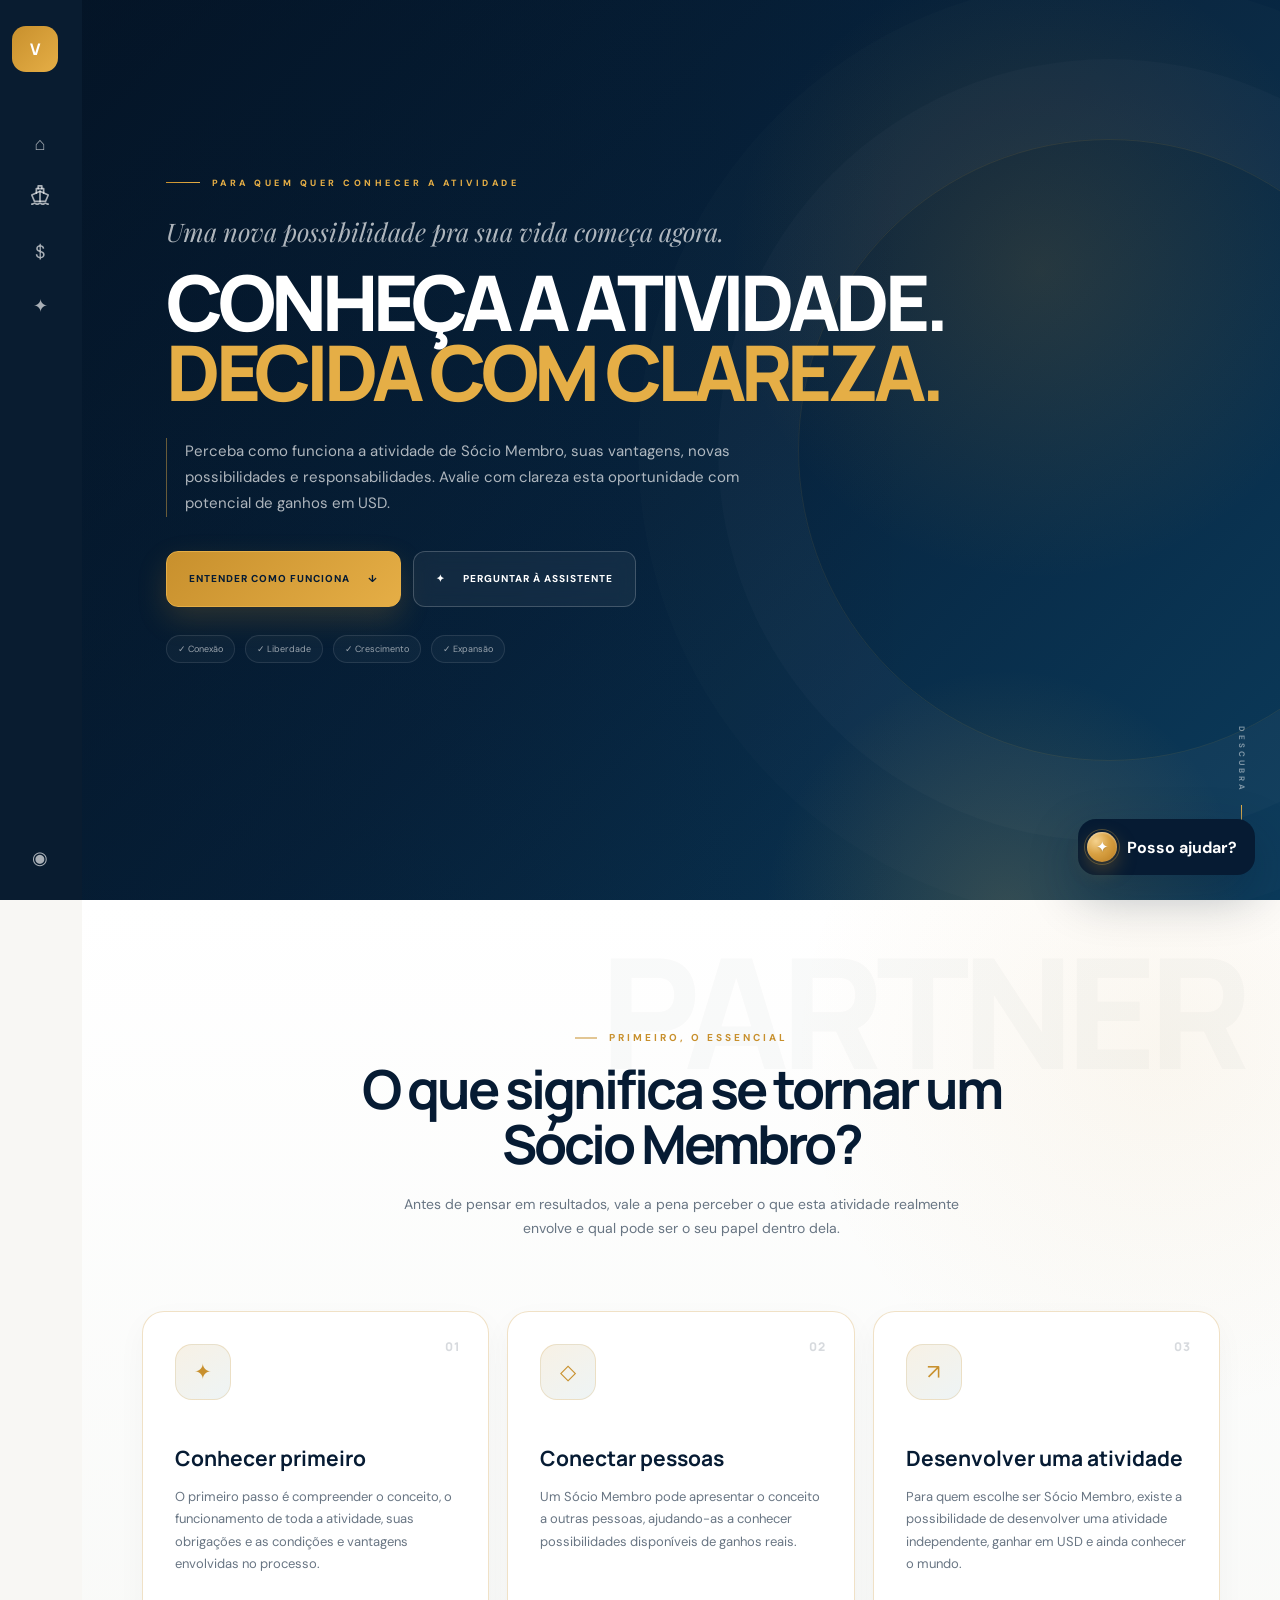
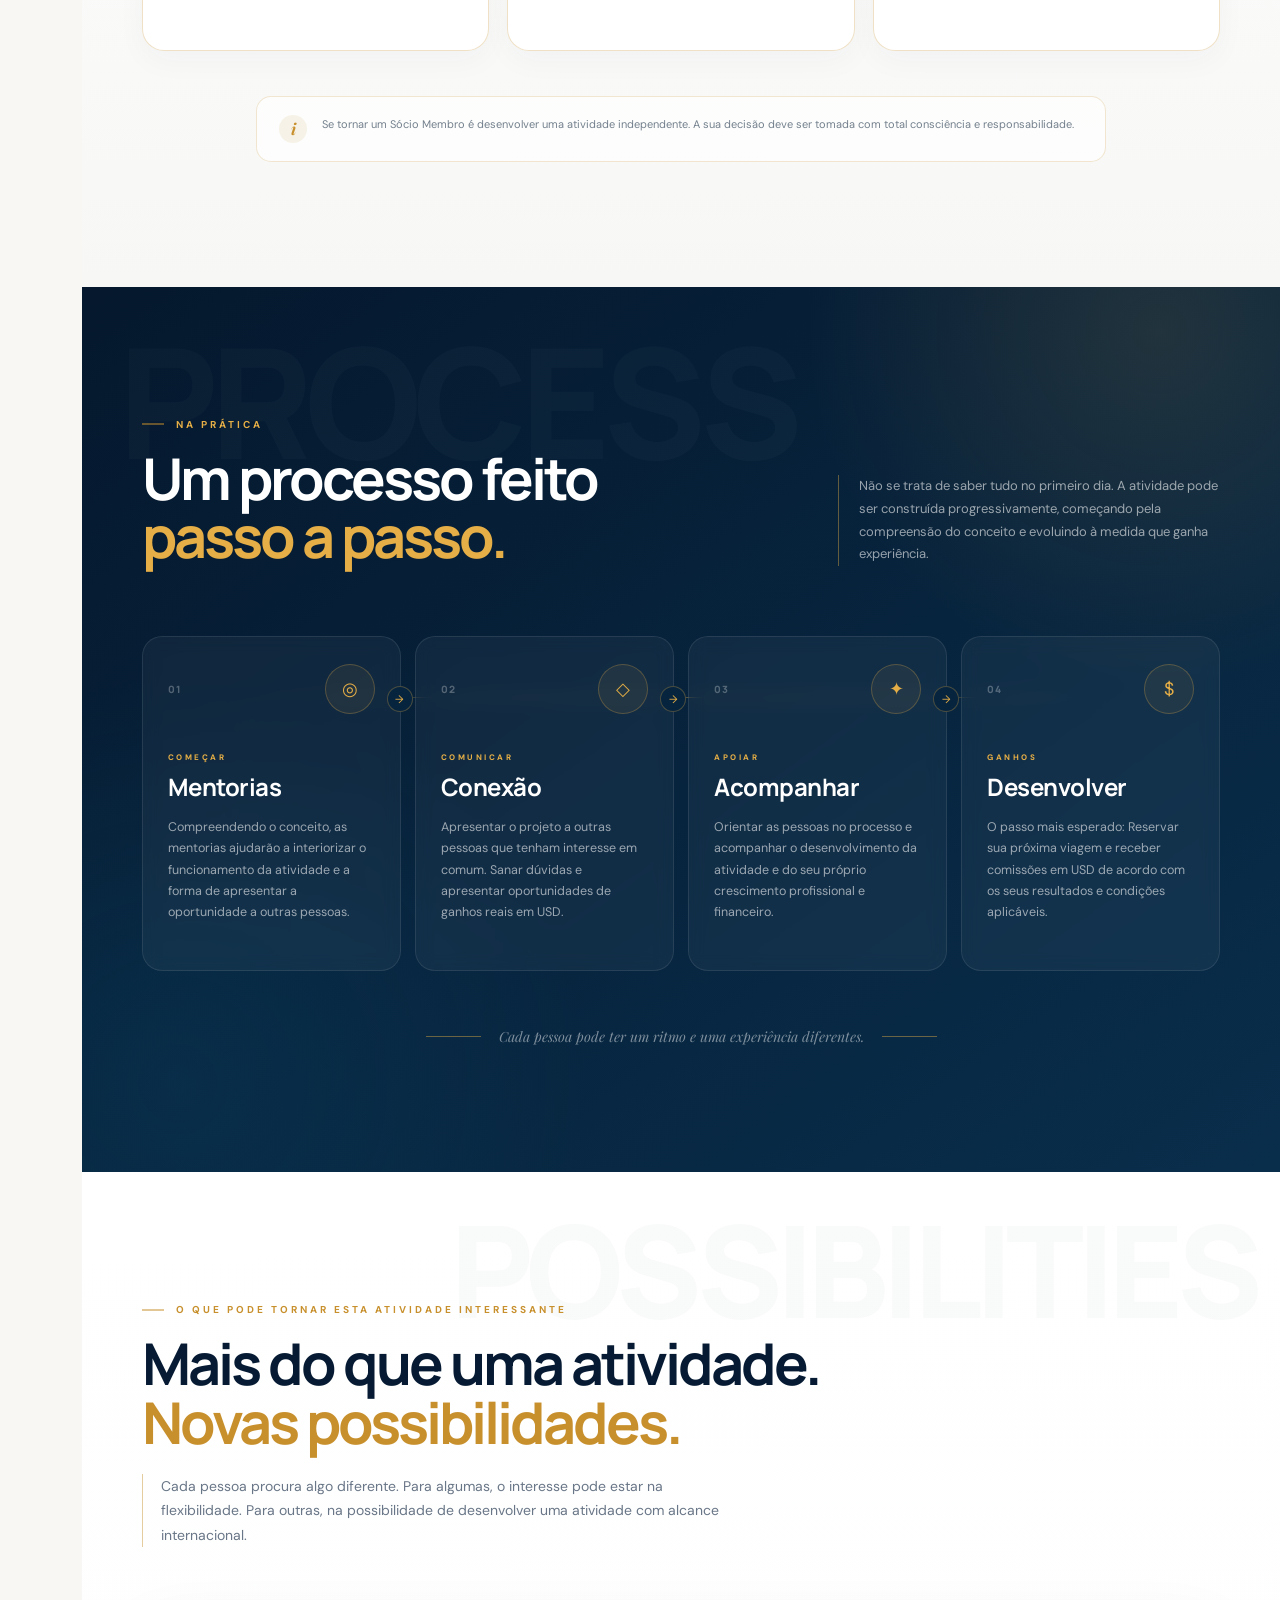
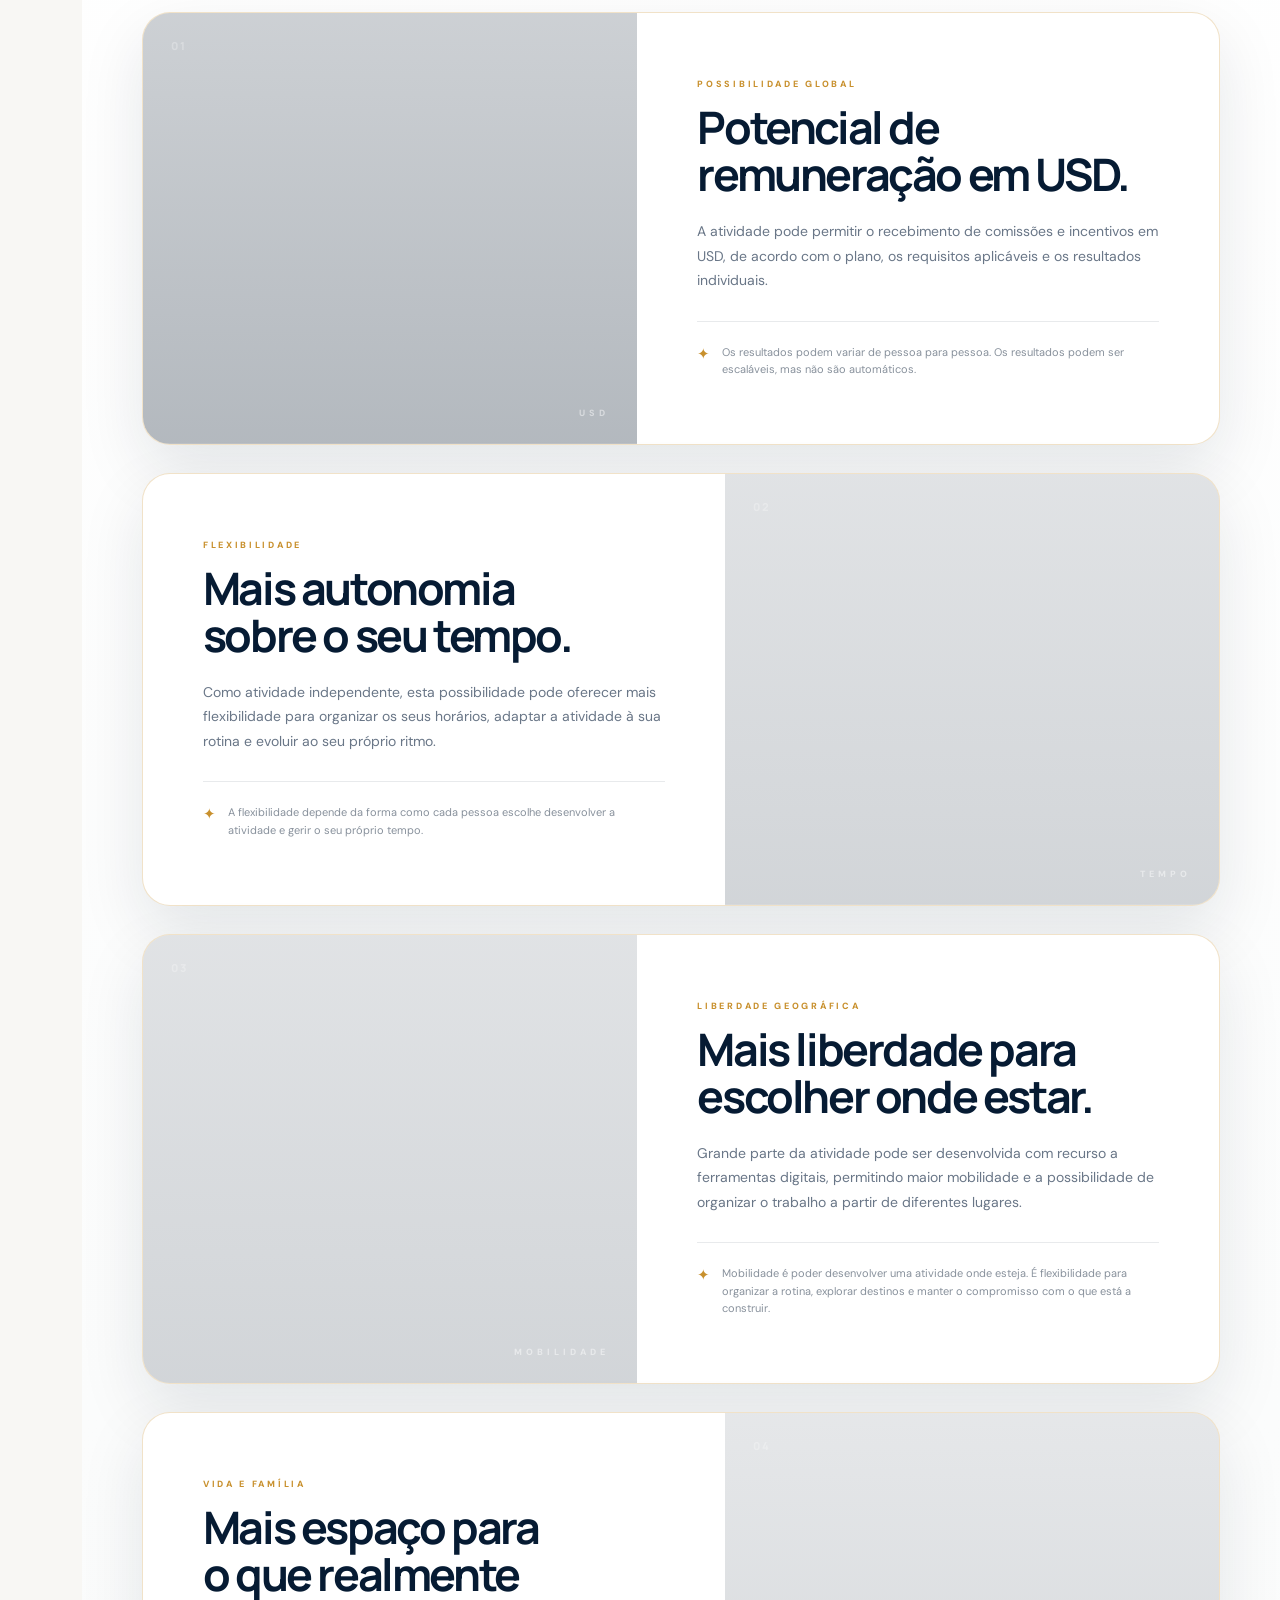
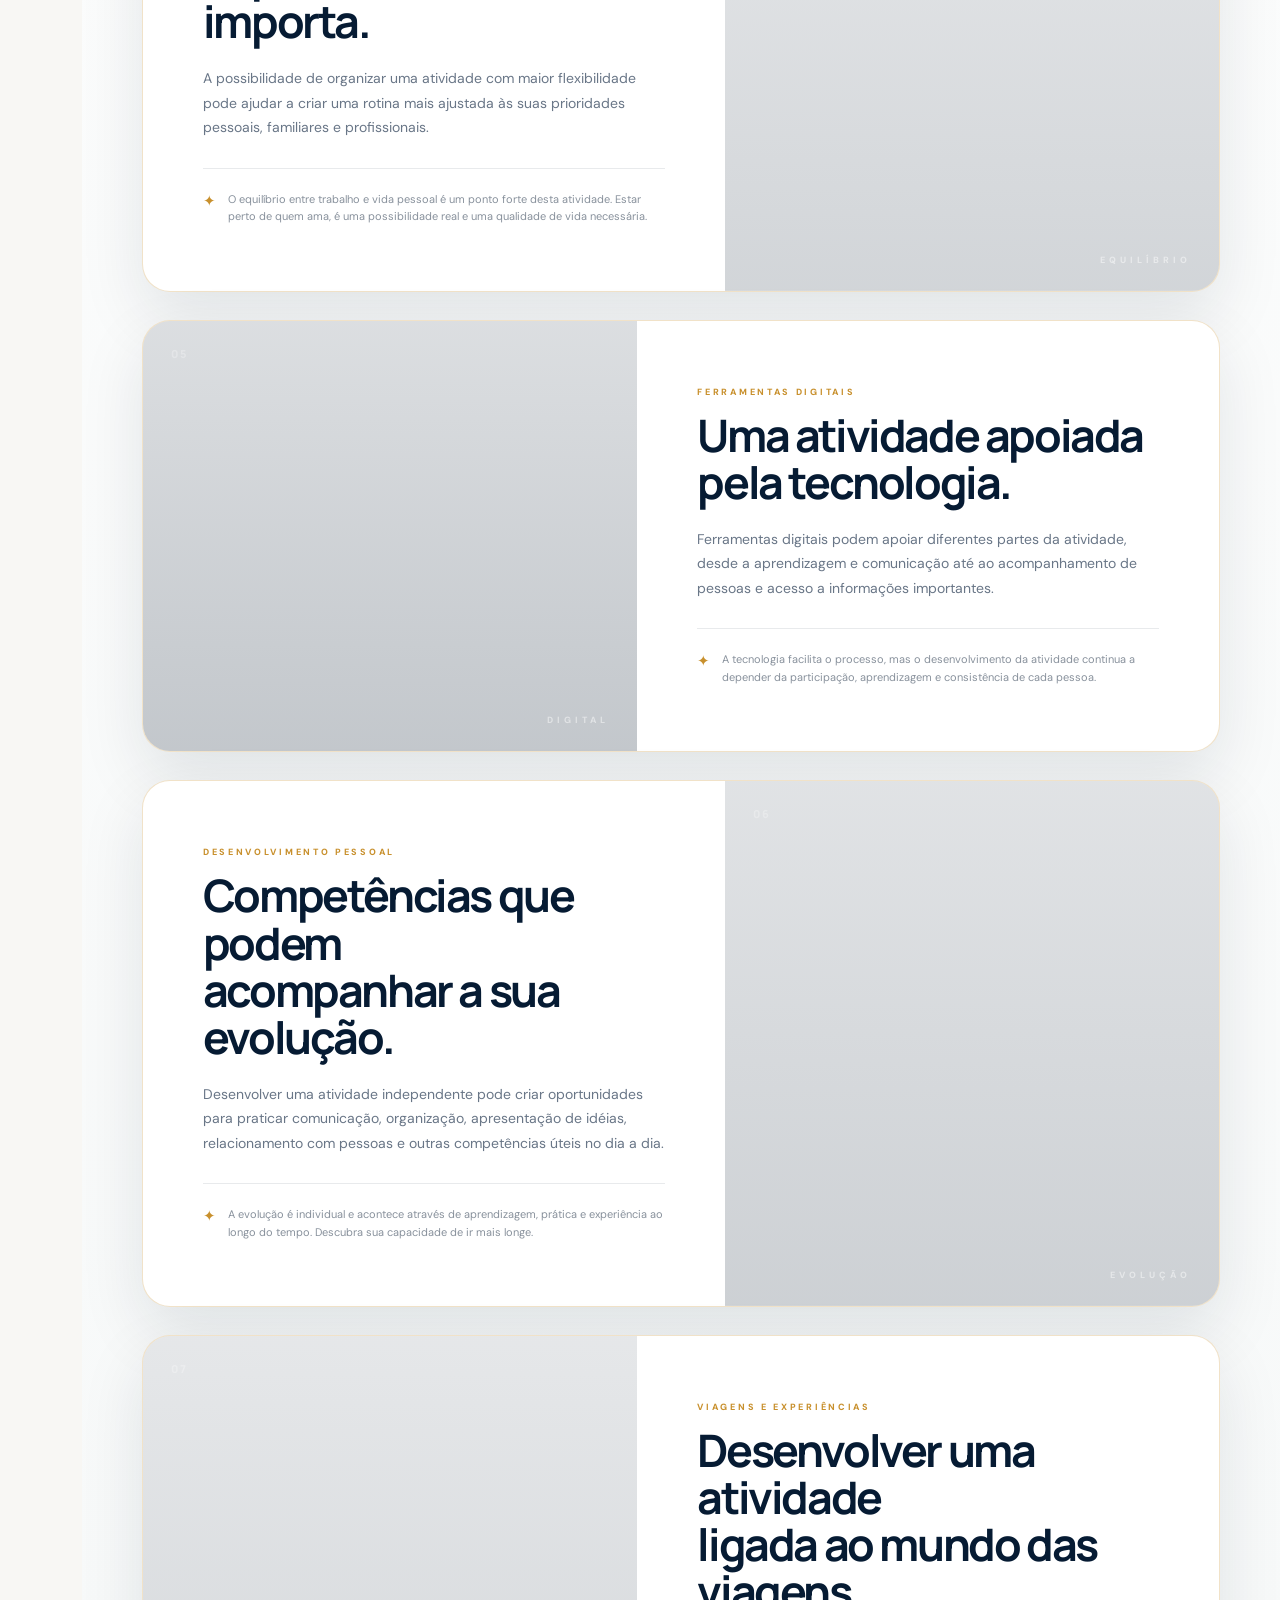
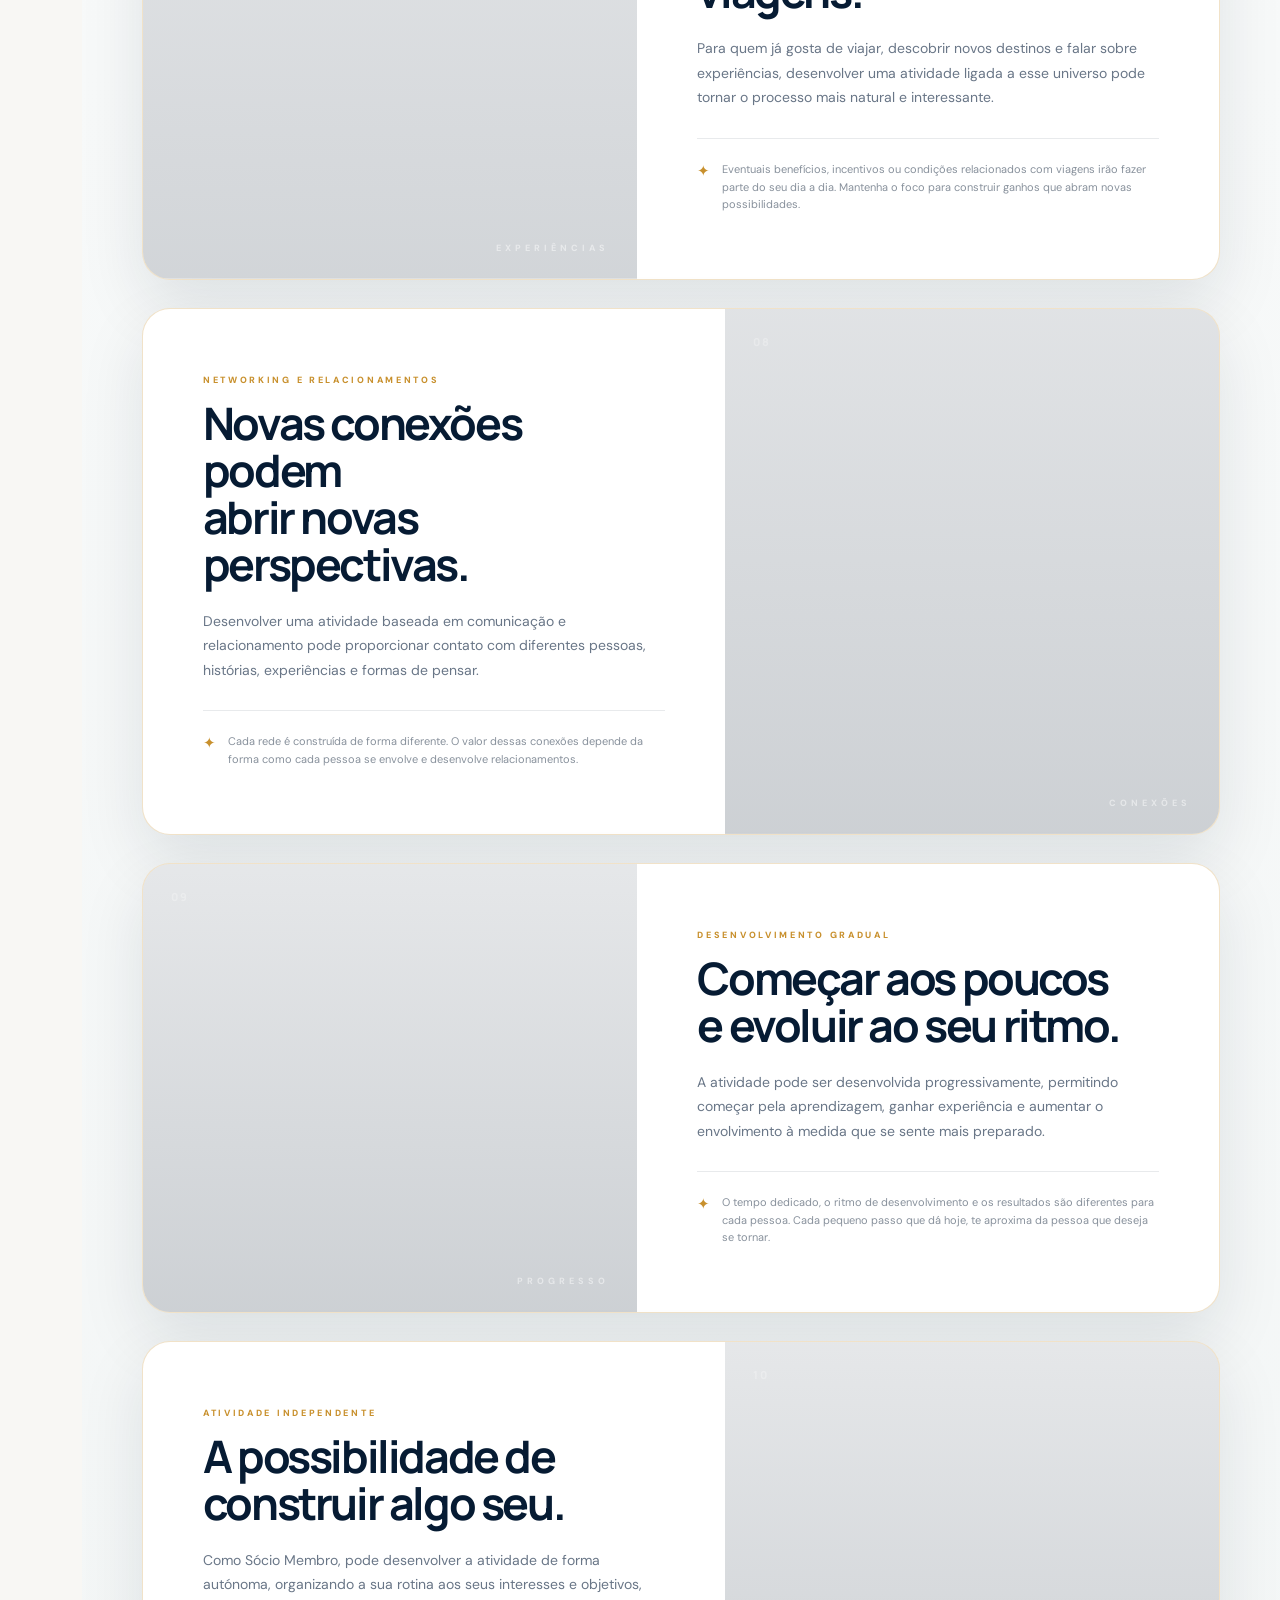
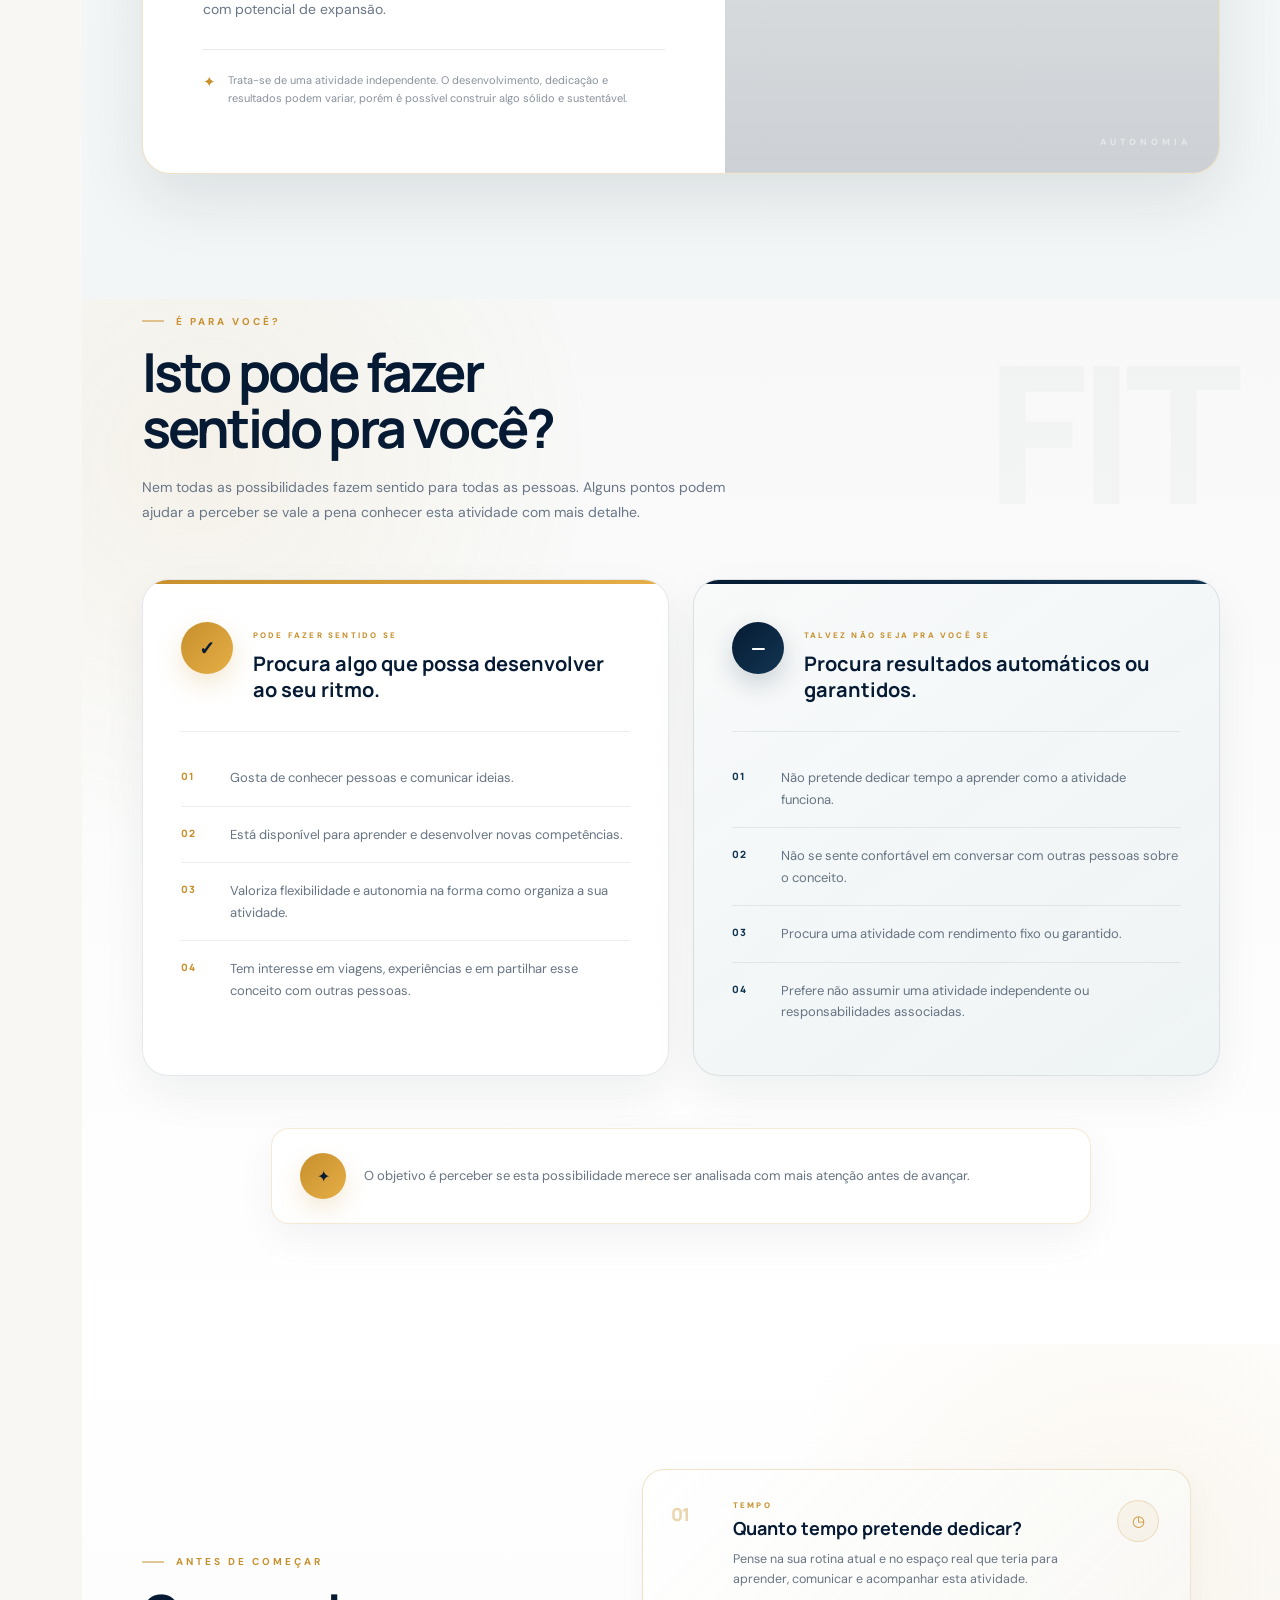
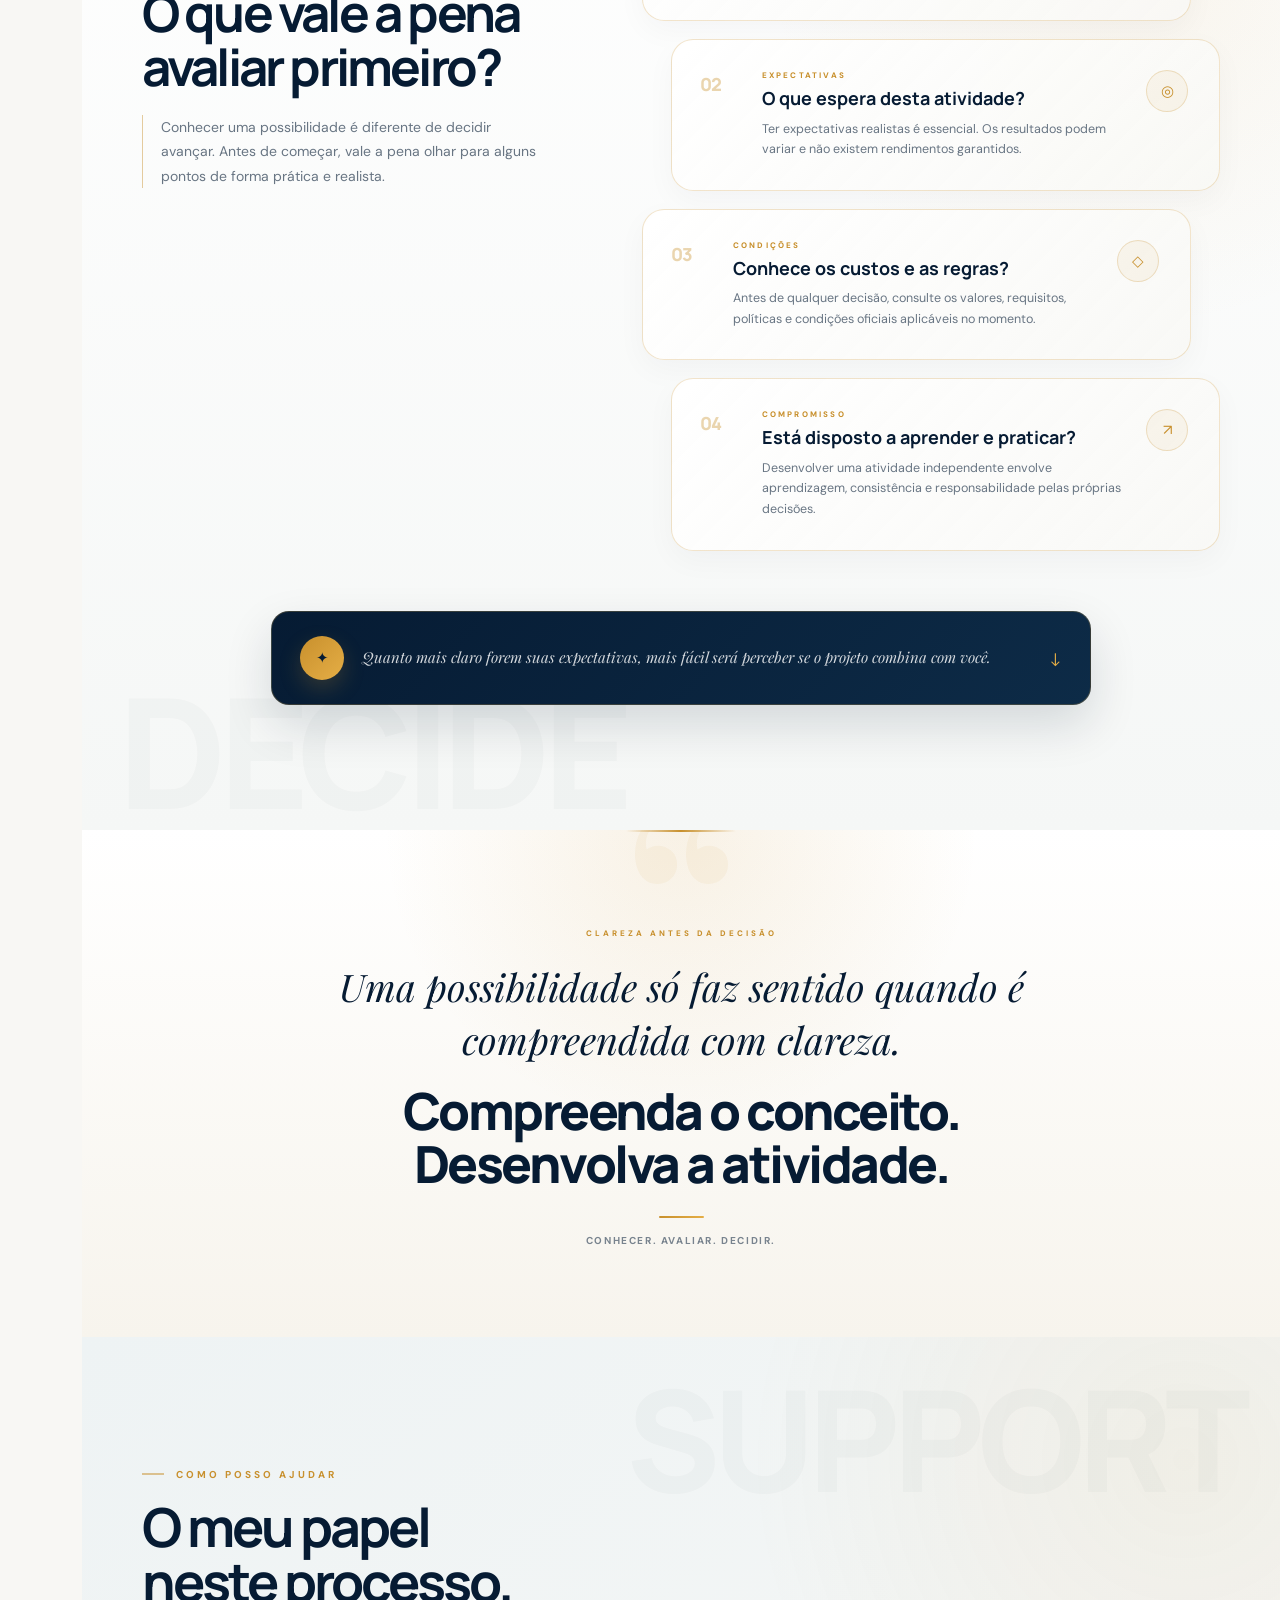
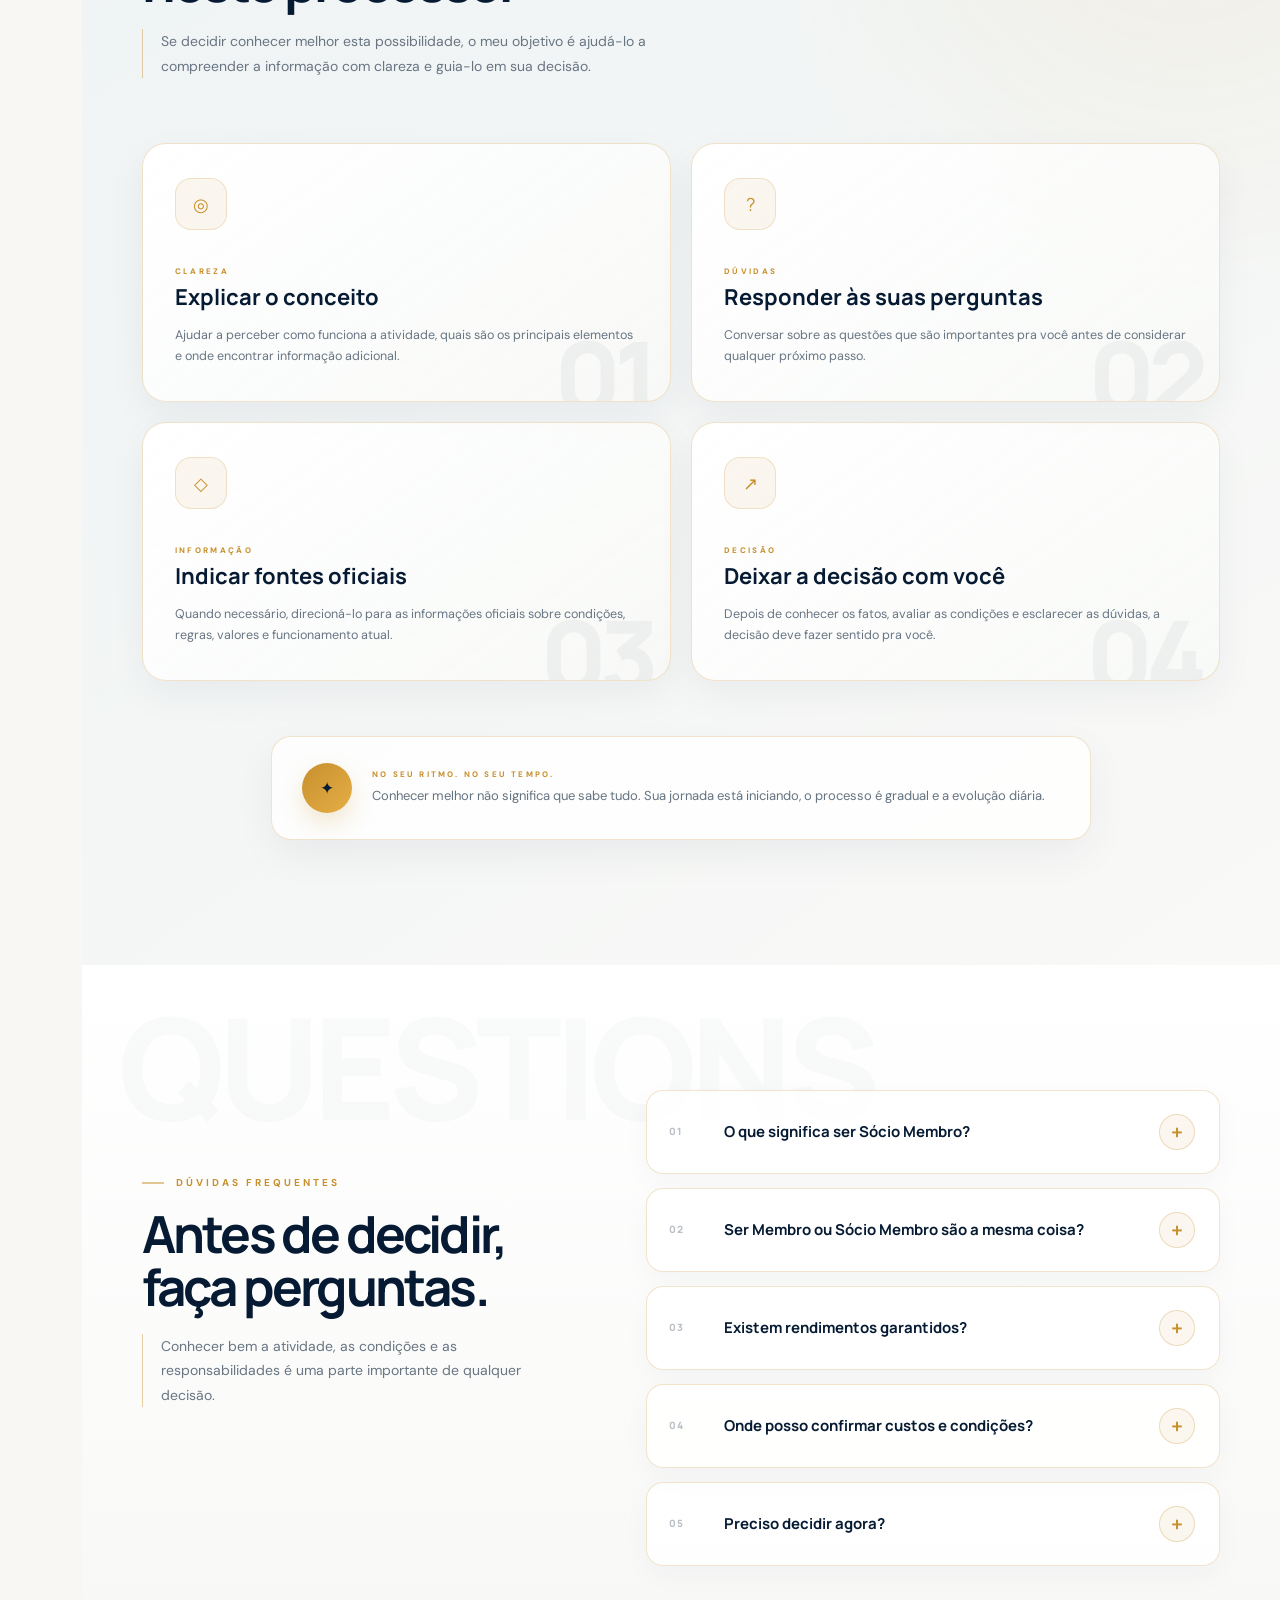
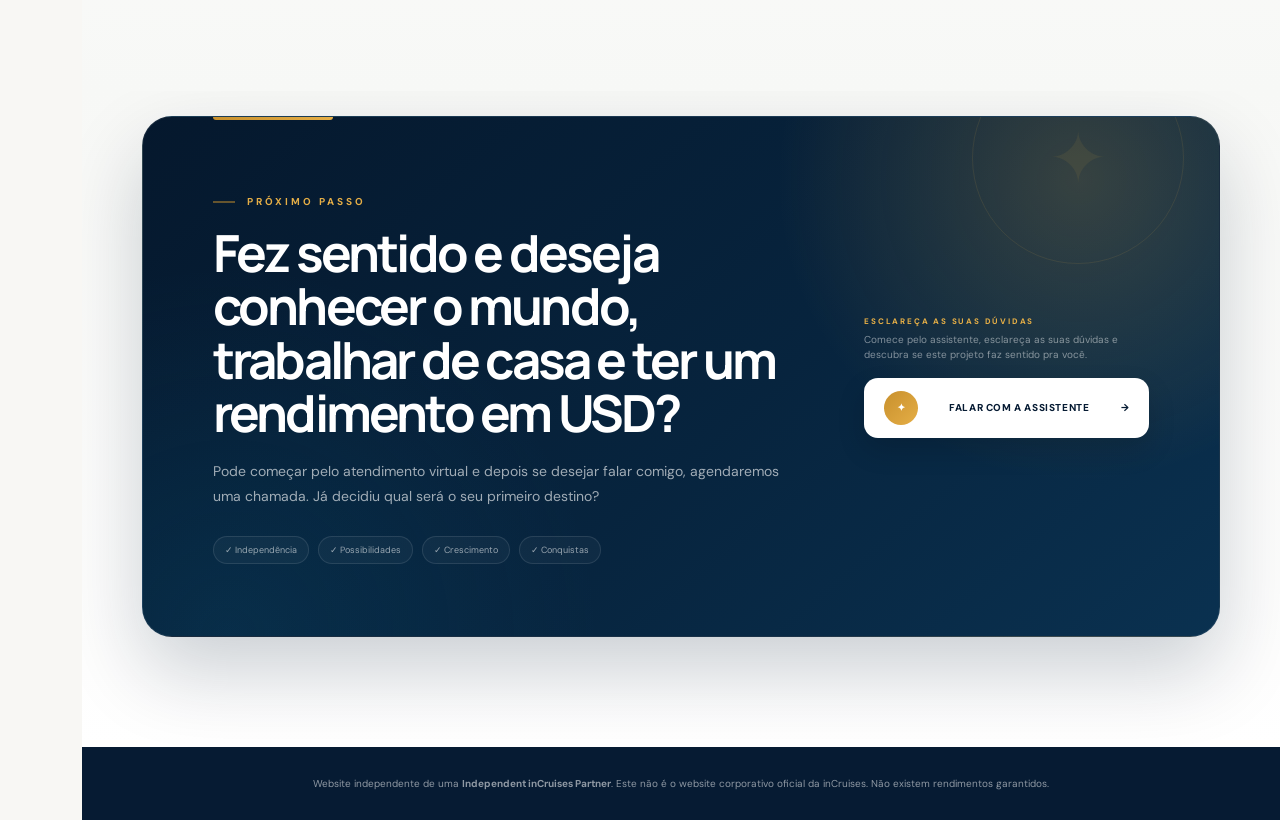
==== projeto.html @ 9c8cc55e "Add files via upload" ====
<!DOCTYPE html>
<html lang="pt-PT">

<head>

    <meta charset="UTF-8">

    <meta name="viewport" content="width=device-width, initial-scale=1.0">

    <title>Projeto | Viaje Mais</title>

    <meta name="description"
        content="Conheça a atividade de Independent inCruises Partner, perceba como funciona e avalie com clareza se esta possibilidade faz sentido para si.">

    <link rel="preconnect" href="https://fonts.googleapis.com">

    <link rel="preconnect" href="https://fonts.gstatic.com" crossorigin>

    <link
        href="https://fonts.googleapis.com/css2?family=DM+Sans:wght@400;500;600;700&family=Manrope:wght@600;700;800&family=Playfair+Display:ital,wght@1,600&display=swap"
        rel="stylesheet">

    <link rel="stylesheet" href="style.css">

</head>


<body>


    <!-- =====================================
       MENU LATERAL
  ====================================== -->

    <aside class="sidebar" id="sidebar">

        <a href="index.html" class="logo">

            <div class="logo-icon">
                V
            </div>


            <div class="logo-text">

                <strong>
                    VIAJE MAIS
                </strong>

                <small>
                    com Vivian Matsuura
                </small>

                <span class="partner-label">
                    Independent inCruises Partner
                </span>

            </div>

        </a>



        <nav class="sidebar-menu">

            <a href="index.html" class="menu-item">

                <span class="menu-icon">
                    ⌂
                </span>

                <span class="menu-text">
                    Início
                </span>

            </a>


            <a href="viajar.html" class="menu-item">
                <span class="menu-icon">
                    <svg width="22" height="22" viewBox="0 0 24 24" fill="none" stroke="currentColor" stroke-width="1.8"
                        stroke-linecap="round" stroke-linejoin="round" aria-hidden="true">
                        <path d="M8 10V5h8v5" />
                        <path d="M10 5V2h4v3" />
                        <path d="M12 8 3 12l3 7h12l3-7-9-4Z" />
                        <path d="M12 8v11" />
                        <path d="M3 22c1.5 0 1.5-1 3-1s1.5 1 3 1
                 1.5-1 3-1 1.5 1 3 1 1.5-1 3-1 1.5 1 3 1" />
                    </svg>
                </span>

                <span class="menu-text">
                    Viajar
                </span>

            </a>


            <a href="projeto.html" class="menu-item active" aria-current="page">
                <span class="menu-icon">
                    $
                </span>

                <span class="menu-text">
                    Projeto
                </span>

            </a>


            <button class="menu-item menu-button" id="openAssistantMenu" type="button"
                aria-label="Abrir assistente virtual">
                <span class="menu-icon">✦</span>
                <span class="menu-text">Assistente IA</span>
            </button>

        </nav>



        <div class="sidebar-bottom">

            <a href="sobre.html" class="menu-item">

                <span class="menu-icon">
                    ◉
                </span>

                <span class="menu-text">
                    Sobre mim
                </span>

            </a>

        </div>

    </aside>



    <button class="mobile-menu-button" id="mobileMenuButton" type="button" aria-label="Abrir menu"
        aria-controls="sidebar" aria-expanded="false">
        ☰
    </button>



    <!-- =====================================
       CONTEÚDO
  ====================================== -->

    <main class="main-content">


        <!-- =====================================
         HERO
    ====================================== -->

        <section class="project-page-hero">

            <div class="project-page-overlay"></div>

            <div class="project-page-hero-content">

                <span class="project-eyebrow">
                    PARA QUEM QUER CONHECER A ATIVIDADE
                </span>

                <p class="project-script">
                    Uma nova possibilidade pra sua vida começa agora.
                </p>

                <h1>
                    CONHEÇA A ATIVIDADE.<br>
                    <span>DECIDA COM CLAREZA.</span>
                </h1>

                <p class="project-hero-description">
                    Perceba como funciona a atividade de Sócio Membro, suas vantagens, novas possibilidades e
                    responsabilidades. Avalie com clareza esta oportunidade com potencial de ganhos em USD.
                </p>

                <div class="project-hero-actions">

                    <a href="#como-funciona-projeto" class="project-main-button">
                        ENTENDER COMO FUNCIONA
                        <span>↓</span>
                    </a>

                    <button class="project-secondary-button" id="projectHeroAssistant" type="button"
                        aria-label="Abrir assistente do projeto">
                        <span>✦</span>
                        PERGUNTAR À ASSISTENTE
                    </button>

                </div>

                <div class="project-hero-details">

                    <span>✓ Conexão</span>

                    <span>✓ Liberdade</span>

                    <span>✓ Crescimento</span>

                    <span>✓ Expansão</span>

                </div>

            </div>


            <div class="project-scroll-indicator">

                <span>DESCUBRA</span>

                <i></i>

            </div>

        </section>



        <!-- =====================================
         COMO FUNCIONA
    ====================================== -->

        <!-- =========================================================
     O QUE SIGNIFICA SER PARTNER
========================================================= -->

        <section class="project-how-section" id="como-funciona-projeto">

            <div class="project-section-heading">

                <span class="section-small-title">
                    PRIMEIRO, O ESSENCIAL
                </span>

                <h2>
                    O que significa se tornar um <br>
                    Sócio Membro?
                </h2>

                <p>
                    Antes de pensar em resultados, vale a pena perceber
                    o que esta atividade realmente envolve e qual pode ser
                    o seu papel dentro dela.
                </p>

            </div>


            <div class="project-role-grid">

                <!-- CARD 01 -->

                <article class="project-role-card">

                    <span class="project-role-number">
                        01
                    </span>

                    <div class="project-role-icon">
                        ✦
                    </div>

                    <h3>
                        Conhecer primeiro
                    </h3>

                    <p>
                        O primeiro passo é compreender o conceito,
                        o funcionamento de toda a atividade, suas obrigações
                        e as condições e vantagens envolvidas no processo.
                    </p>

                    <div class="project-role-line"></div>

                </article>


                <!-- CARD 02 -->

                <article class="project-role-card">

                    <span class="project-role-number">
                        02
                    </span>

                    <div class="project-role-icon">
                        ◇
                    </div>

                    <h3>
                        Conectar pessoas
                    </h3>

                    <p>
                        Um Sócio Membro pode apresentar o conceito
                        a outras pessoas, ajudando-as a conhecer
                        possibilidades disponíveis de ganhos reais.
                    </p>

                    <div class="project-role-line"></div>

                </article>


                <!-- CARD 03 -->

                <article class="project-role-card">

                    <span class="project-role-number">
                        03
                    </span>

                    <div class="project-role-icon">
                        ↗
                    </div>

                    <h3>
                        Desenvolver uma atividade
                    </h3>

                    <p>
                        Para quem escolhe ser Sócio Membro, existe a
                        possibilidade de desenvolver uma atividade
                        independente, ganhar em USD e ainda conhecer o mundo.
                    </p>

                    <div class="project-role-line"></div>

                </article>

            </div>


            <div class="project-how-note">

                <span>i</span>

                <p>
                    Se tornar um Sócio Membro é desenvolver uma atividade independente.
                    A sua decisão deve ser tomada com total consciência e responsabilidade.
                </p>

            </div>

        </section>

        <!-- =========================================================
     COMO FUNCIONA NA PRÁTICA
========================================================= -->

        <section class="project-process-section">

            <div class="project-process-heading">

                <div>

                    <span class="section-small-title light">
                        NA PRÁTICA
                    </span>

                    <h2>
                        Um processo feito<br>
                        <span>passo a passo.</span>
                    </h2>

                </div>

                <p>
                    Não se trata de saber tudo no primeiro dia.
                    A atividade pode ser construída progressivamente,
                    começando pela compreensão do conceito e evoluindo
                    à medida que ganha experiência.
                </p>

            </div>


            <div class="project-process-grid">

                <article class="project-process-card">

                    <div class="project-process-top">

                        <span class="project-process-number">
                            01
                        </span>

                        <div class="project-process-icon">
                            ◎
                        </div>

                    </div>

                    <span class="project-process-label">
                        COMEÇAR
                    </span>

                    <h3>Mentorias</h3>

                    <p>
                        Compreendendo o conceito, as mentorias ajudarão a interiorizar o funcionamento da atividade e a
                        forma de apresentar a oportunidade a outras pessoas.
                    </p>

                    <div class="project-process-arrow">
                        →
                    </div>

                </article>


                <article class="project-process-card">

                    <div class="project-process-top">

                        <span class="project-process-number">
                            02
                        </span>

                        <div class="project-process-icon">
                            ◇
                        </div>

                    </div>

                    <span class="project-process-label">
                        COMUNICAR
                    </span>

                    <h3>Conexão</h3>

                    <p>
                        Apresentar o projeto a outras pessoas que tenham
                        interesse em comum. Sanar dúvidas e apresentar oportunidades de ganhos reais em USD.
                    </p>

                    <div class="project-process-arrow">
                        →
                    </div>

                </article>


                <article class="project-process-card">

                    <div class="project-process-top">

                        <span class="project-process-number">
                            03
                        </span>

                        <div class="project-process-icon">
                            ✦
                        </div>

                    </div>

                    <span class="project-process-label">
                        APOIAR
                    </span>

                    <h3>Acompanhar</h3>

                    <p>
                        Orientar as pessoas no processo e acompanhar o desenvolvimento da atividade e do seu próprio
                        crescimento profissional e financeiro.
                    </p>

                    <div class="project-process-arrow">
                        →
                    </div>

                </article>


                <article class="project-process-card">

                    <div class="project-process-top">

                        <span class="project-process-number">
                            04
                        </span>

                        <div class="project-process-icon">
                            $
                        </div>

                    </div>

                    <span class="project-process-label">
                        GANHOS
                    </span>

                    <h3>Desenvolver</h3>

                    <p>
                        O passo mais esperado: Reservar sua próxima viagem e receber comissões em USD de acordo com os
                        seus resultados e condições aplicáveis.
                    </p>

                </article>

            </div>


            <div class="project-process-footer">

                <span></span>

                <p>
                    Cada pessoa pode ter um ritmo e uma experiência diferentes.
                </p>

                <span></span>

            </div>

        </section>

        <!-- =========================================================
     VANTAGENS DA ATIVIDADE
========================================================= -->

        <section class="project-advantages-section">

            <div class="project-advantages-container">

                <div class="project-advantages-heading">

                    <span class="section-small-title">
                        O QUE PODE TORNAR ESTA ATIVIDADE INTERESSANTE
                    </span>

                    <h2>
                        Mais do que uma atividade.<br>
                        <span>Novas possibilidades.</span>
                    </h2>

                    <p>
                        Cada pessoa procura algo diferente.
                        Para algumas, o interesse pode estar na flexibilidade.
                        Para outras, na possibilidade de desenvolver uma
                        atividade com alcance internacional.
                    </p>

                </div>


                <div class="project-advantages-list">

                    <!-- VANTAGEM 01 -->
                    <article class="project-advantage-feature">

                        <div class="project-advantage-visual project-advantage-usd">

                            <span class="project-advantage-big-number">
                                01
                            </span>

                            <span class="project-advantage-visual-label">
                                USD
                            </span>

                        </div>


                        <div class="project-advantage-content">

                            <span class="project-advantage-label">
                                POSSIBILIDADE GLOBAL
                            </span>

                            <h3>
                                Potencial de<br>
                                remuneração em USD.
                            </h3>

                            <p>
                                A atividade pode permitir o recebimento de
                                comissões e incentivos em USD, de acordo com
                                o plano, os requisitos aplicáveis e os
                                resultados individuais.
                            </p>


                            <div class="project-advantage-detail">

                                <span>✦</span>

                                <p>
                                    Os resultados podem variar de pessoa para pessoa. Os resultados podem ser
                                    escaláveis, mas não são automáticos.
                                </p>

                            </div>

                        </div>

                    </article>


                    <!-- VANTAGEM 02 -->
                    <article class="project-advantage-feature reverse">

                        <div class="project-advantage-visual project-advantage-time">

                            <span class="project-advantage-big-number">
                                02
                            </span>

                            <span class="project-advantage-visual-label">
                                TEMPO
                            </span>

                        </div>


                        <div class="project-advantage-content">

                            <span class="project-advantage-label">
                                FLEXIBILIDADE
                            </span>

                            <h3>
                                Mais autonomia<br>
                                sobre o seu tempo.
                            </h3>

                            <p>
                                Como atividade independente, esta possibilidade
                                pode oferecer mais flexibilidade para organizar
                                os seus horários, adaptar a atividade à sua rotina
                                e evoluir ao seu próprio ritmo.
                            </p>


                            <div class="project-advantage-detail">

                                <span>✦</span>

                                <p>
                                    A flexibilidade depende da forma como cada
                                    pessoa escolhe desenvolver a atividade
                                    e gerir o seu próprio tempo.
                                </p>

                            </div>

                        </div>

                    </article>

                    <!-- VANTAGEM 03 -->
                    <article class="project-advantage-feature">

                        <div class="project-advantage-visual project-advantage-location">

                            <span class="project-advantage-big-number">
                                03
                            </span>

                            <span class="project-advantage-visual-label">
                                MOBILIDADE
                            </span>

                        </div>


                        <div class="project-advantage-content">

                            <span class="project-advantage-label">
                                LIBERDADE GEOGRÁFICA
                            </span>

                            <h3>
                                Mais liberdade para<br>
                                escolher onde estar.
                            </h3>

                            <p>
                                Grande parte da atividade pode ser desenvolvida
                                com recurso a ferramentas digitais, permitindo
                                maior mobilidade e a possibilidade de organizar
                                o trabalho a partir de diferentes lugares.
                            </p>


                            <div class="project-advantage-detail">

                                <span>✦</span>

                                <p>
                                    Mobilidade é poder desenvolver uma atividade onde esteja. É flexibilidade para
                                    organizar a rotina, explorar destinos e manter o compromisso com o que está a
                                    construir.
                                </p>

                            </div>

                        </div>

                    </article>

                    <!-- VANTAGEM 04 -->
                    <article class="project-advantage-feature reverse">

                        <div class="project-advantage-visual project-advantage-family">

                            <span class="project-advantage-big-number">
                                04
                            </span>

                            <span class="project-advantage-visual-label">
                                EQUILÍBRIO
                            </span>

                        </div>


                        <div class="project-advantage-content">

                            <span class="project-advantage-label">
                                VIDA E FAMÍLIA
                            </span>

                            <h3>
                                Mais espaço para<br>
                                o que realmente importa.
                            </h3>

                            <p>
                                A possibilidade de organizar uma atividade com maior
                                flexibilidade pode ajudar a criar uma rotina mais ajustada
                                às suas prioridades pessoais, familiares e profissionais.
                            </p>


                            <div class="project-advantage-detail">

                                <span>✦</span>

                                <p>
                                    O equilíbrio entre trabalho e vida pessoal é um ponto forte desta atividade. Estar
                                    perto de quem ama, é uma possibilidade real e uma qualidade de vida necessária.
                                </p>

                            </div>

                        </div>

                    </article>

                    <!-- VANTAGEM 05 -->
                    <article class="project-advantage-feature">

                        <div class="project-advantage-visual project-advantage-digital">

                            <span class="project-advantage-big-number">
                                05
                            </span>

                            <span class="project-advantage-visual-label">
                                DIGITAL
                            </span>

                        </div>


                        <div class="project-advantage-content">

                            <span class="project-advantage-label">
                                FERRAMENTAS DIGITAIS
                            </span>

                            <h3>
                                Uma atividade apoiada<br>
                                pela tecnologia.
                            </h3>

                            <p>
                                Ferramentas digitais podem apoiar diferentes partes
                                da atividade, desde a aprendizagem e comunicação
                                até ao acompanhamento de pessoas e acesso
                                a informações importantes.
                            </p>


                            <div class="project-advantage-detail">

                                <span>✦</span>

                                <p>
                                    A tecnologia facilita o processo, mas o desenvolvimento
                                    da atividade continua a depender da participação,
                                    aprendizagem e consistência de cada pessoa.
                                </p>

                            </div>

                        </div>

                    </article>

                    <!-- VANTAGEM 06 -->
                    <article class="project-advantage-feature reverse">

                        <div class="project-advantage-visual project-advantage-growth">

                            <span class="project-advantage-big-number">
                                06
                            </span>

                            <span class="project-advantage-visual-label">
                                EVOLUÇÃO
                            </span>

                        </div>


                        <div class="project-advantage-content">

                            <span class="project-advantage-label">
                                DESENVOLVIMENTO PESSOAL
                            </span>

                            <h3>
                                Competências que podem<br>
                                acompanhar a sua evolução.
                            </h3>

                            <p>
                                Desenvolver uma atividade independente pode criar
                                oportunidades para praticar comunicação, organização,
                                apresentação de idéias, relacionamento com pessoas
                                e outras competências úteis no dia a dia.
                            </p>


                            <div class="project-advantage-detail">

                                <span>✦</span>

                                <p>
                                    A evolução é individual e acontece através
                                    de aprendizagem, prática e experiência ao longo do tempo. Descubra sua capacidade de
                                    ir mais longe.
                                </p>

                            </div>

                        </div>

                    </article>

                    <!-- VANTAGEM 07 -->
                    <article class="project-advantage-feature">

                        <div class="project-advantage-visual project-advantage-travel">

                            <span class="project-advantage-big-number">
                                07
                            </span>

                            <span class="project-advantage-visual-label">
                                EXPERIÊNCIAS
                            </span>

                        </div>


                        <div class="project-advantage-content">

                            <span class="project-advantage-label">
                                VIAGENS E EXPERIÊNCIAS
                            </span>

                            <h3>
                                Desenvolver uma atividade<br>
                                ligada ao mundo das viagens.
                            </h3>

                            <p>
                                Para quem já gosta de viajar, descobrir novos destinos
                                e falar sobre experiências, desenvolver uma atividade
                                ligada a esse universo pode tornar o processo
                                mais natural e interessante.
                            </p>


                            <div class="project-advantage-detail">

                                <span>✦</span>

                                <p>
                                    Eventuais benefícios, incentivos ou condições relacionados
                                    com viagens irão fazer parte do seu dia a dia. Mantenha o foco para construir ganhos
                                    que abram novas possibilidades.
                                </p>

                            </div>

                        </div>

                    </article>

                    <!-- VANTAGEM 08 -->
                    <article class="project-advantage-feature reverse">

                        <div class="project-advantage-visual project-advantage-network">

                            <span class="project-advantage-big-number">
                                08
                            </span>

                            <span class="project-advantage-visual-label">
                                CONEXÕES
                            </span>

                        </div>


                        <div class="project-advantage-content">

                            <span class="project-advantage-label">
                                NETWORKING E RELACIONAMENTOS
                            </span>

                            <h3>
                                Novas conexões podem<br>
                                abrir novas perspectivas.
                            </h3>

                            <p>
                                Desenvolver uma atividade baseada em comunicação
                                e relacionamento pode proporcionar contato com
                                diferentes pessoas, histórias, experiências
                                e formas de pensar.
                            </p>


                            <div class="project-advantage-detail">

                                <span>✦</span>

                                <p>
                                    Cada rede é construída de forma diferente.
                                    O valor dessas conexões depende da forma como
                                    cada pessoa se envolve e desenvolve relacionamentos.
                                </p>

                            </div>

                        </div>

                    </article>

                    <!-- VANTAGEM 09 -->
                    <article class="project-advantage-feature">

                        <div class="project-advantage-visual project-advantage-progress">

                            <span class="project-advantage-big-number">
                                09
                            </span>

                            <span class="project-advantage-visual-label">
                                PROGRESSO
                            </span>

                        </div>


                        <div class="project-advantage-content">

                            <span class="project-advantage-label">
                                DESENVOLVIMENTO GRADUAL
                            </span>

                            <h3>
                                Começar aos poucos<br>
                                e evoluir ao seu ritmo.
                            </h3>

                            <p>
                                A atividade pode ser desenvolvida progressivamente,
                                permitindo começar pela aprendizagem, ganhar experiência
                                e aumentar o envolvimento à medida que se sente
                                mais preparado.
                            </p>


                            <div class="project-advantage-detail">

                                <span>✦</span>

                                <p>
                                    O tempo dedicado, o ritmo de desenvolvimento
                                    e os resultados são diferentes para cada pessoa. Cada pequeno passo que dá hoje, te
                                    aproxima da pessoa que deseja se tornar.
                                </p>

                            </div>

                        </div>

                    </article>

                    <!-- VANTAGEM 10 -->
                    <article class="project-advantage-feature reverse">

                        <div class="project-advantage-visual project-advantage-own">

                            <span class="project-advantage-big-number">
                                10
                            </span>

                            <span class="project-advantage-visual-label">
                                AUTONOMIA
                            </span>

                        </div>


                        <div class="project-advantage-content">

                            <span class="project-advantage-label">
                                ATIVIDADE INDEPENDENTE
                            </span>

                            <h3>
                                A possibilidade de<br>
                                construir algo seu.
                            </h3>

                            <p>
                                Como Sócio Membro, pode desenvolver a atividade
                                de forma autónoma, organizando a sua rotina aos seus interesses e objetivos, com
                                potencial de expansão.
                            </p>


                            <div class="project-advantage-detail">

                                <span>✦</span>

                                <p>
                                    Trata-se de uma atividade independente.
                                    O desenvolvimento, dedicação e resultados
                                    podem variar, porém é possível construir algo sólido e sustentável.
                                </p>

                            </div>

                        </div>

                    </article>

                </div>

            </div>

        </section>


        <!-- =========================================================
     FAZ SENTIDO PRA VOCÊ?
========================================================= -->

        <section class="project-fit-section" id="project-fit">

            <div class="project-fit-container">

                <div class="project-fit-heading">

                    <span class="section-small-title">
                        É PARA VOCÊ?
                    </span>

                    <h2>
                        Isto pode fazer<br>
                        sentido pra você?
                    </h2>


                    <p>
                        Nem todas as possibilidades fazem sentido para todas
                        as pessoas. Alguns pontos podem ajudar a perceber
                        se vale a pena conhecer esta atividade com mais detalhe.
                    </p>


                </div>


                <div class="project-fit-grid">

                    <!-- LADO POSITIVO -->

                    <article class="project-fit-column project-fit-positive">

                        <div class="project-fit-column-top">

                            <span class="project-fit-symbol">
                                ✓
                            </span>

                            <div>
                                <span class="project-fit-label">
                                    PODE FAZER SENTIDO SE
                                </span>

                                <h3>
                                    Procura algo que possa desenvolver ao seu ritmo.
                                </h3>
                            </div>

                        </div>


                        <div class="project-fit-list">

                            <div class="project-fit-point">
                                <span>01</span>

                                <p>
                                    Gosta de conhecer pessoas e comunicar ideias.
                                </p>
                            </div>


                            <div class="project-fit-point">
                                <span>02</span>

                                <p>
                                    Está disponível para aprender e desenvolver
                                    novas competências.
                                </p>
                            </div>


                            <div class="project-fit-point">
                                <span>03</span>

                                <p>
                                    Valoriza flexibilidade e autonomia na forma
                                    como organiza a sua atividade.
                                </p>
                            </div>


                            <div class="project-fit-point">
                                <span>04</span>

                                <p>
                                    Tem interesse em viagens, experiências
                                    e em partilhar esse conceito com outras pessoas.
                                </p>
                            </div>

                        </div>

                    </article>


                    <!-- LADO REALISTA -->

                    <article class="project-fit-column project-fit-neutral">

                        <div class="project-fit-column-top">

                            <span class="project-fit-symbol">
                                —
                            </span>

                            <div>
                                <span class="project-fit-label">
                                    TALVEZ NÃO SEJA PRA VOCÊ SE
                                </span>

                                <h3>
                                    Procura resultados automáticos ou garantidos.
                                </h3>
                            </div>

                        </div>


                        <div class="project-fit-list">

                            <div class="project-fit-point">
                                <span>01</span>

                                <p>
                                    Não pretende dedicar tempo a aprender
                                    como a atividade funciona.
                                </p>
                            </div>


                            <div class="project-fit-point">
                                <span>02</span>

                                <p>
                                    Não se sente confortável em conversar
                                    com outras pessoas sobre o conceito.
                                </p>
                            </div>


                            <div class="project-fit-point">
                                <span>03</span>

                                <p>
                                    Procura uma atividade com rendimento
                                    fixo ou garantido.
                                </p>
                            </div>


                            <div class="project-fit-point">
                                <span>04</span>

                                <p>
                                    Prefere não assumir uma atividade
                                    independente ou responsabilidades associadas.
                                </p>
                            </div>

                        </div>

                    </article>

                </div>


                <div class="project-fit-note">

                    <span>✦</span>

                    <p>
                        O objetivo é perceber se esta possibilidade merece
                        ser analisada com mais atenção antes de avançar.
                    </p>

                </div>
            </div>

        </section>



        <!-- =====================================
         POR QUE CONHECER
    ====================================== -->

        <!-- =========================================================
     O QUE AVALIAR ANTES DE COMEÇAR
========================================================= -->

        <section class="project-evaluate-section">

            <div class="project-evaluate-container">

                <div class="project-evaluate-intro">

                    <span class="section-small-title">
                        ANTES DE COMEÇAR
                    </span>

                    <h2>
                        O que vale a pena<br>
                        avaliar primeiro?
                    </h2>

                    <p>
                        Conhecer uma possibilidade é diferente de decidir avançar.
                        Antes de começar, vale a pena olhar para alguns pontos
                        de forma prática e realista.
                    </p>

                </div>


                <div class="project-evaluate-list">

                    <!-- 01 -->

                    <article class="project-evaluate-item">

                        <span class="project-evaluate-number">
                            01
                        </span>

                        <div class="project-evaluate-content">

                            <span class="project-evaluate-label">
                                TEMPO
                            </span>

                            <h3>
                                Quanto tempo pretende dedicar?
                            </h3>

                            <p>
                                Pense na sua rotina atual e no espaço real
                                que teria para aprender, comunicar e acompanhar
                                esta atividade.
                            </p>

                        </div>

                        <span class="project-evaluate-icon">
                            ◷
                        </span>

                    </article>


                    <!-- 02 -->

                    <article class="project-evaluate-item">

                        <span class="project-evaluate-number">
                            02
                        </span>

                        <div class="project-evaluate-content">

                            <span class="project-evaluate-label">
                                EXPECTATIVAS
                            </span>

                            <h3>
                                O que espera desta atividade?
                            </h3>

                            <p>
                                Ter expectativas realistas é essencial.
                                Os resultados podem variar e não existem
                                rendimentos garantidos.
                            </p>

                        </div>

                        <span class="project-evaluate-icon">
                            ◎
                        </span>

                    </article>


                    <!-- 03 -->

                    <article class="project-evaluate-item">

                        <span class="project-evaluate-number">
                            03
                        </span>

                        <div class="project-evaluate-content">

                            <span class="project-evaluate-label">
                                CONDIÇÕES
                            </span>

                            <h3>
                                Conhece os custos e as regras?
                            </h3>

                            <p>
                                Antes de qualquer decisão, consulte os valores,
                                requisitos, políticas e condições oficiais
                                aplicáveis no momento.
                            </p>

                        </div>

                        <span class="project-evaluate-icon">
                            ◇
                        </span>

                    </article>


                    <!-- 04 -->

                    <article class="project-evaluate-item">

                        <span class="project-evaluate-number">
                            04
                        </span>

                        <div class="project-evaluate-content">

                            <span class="project-evaluate-label">
                                COMPROMISSO
                            </span>

                            <h3>
                                Está disposto a aprender e praticar?
                            </h3>

                            <p>
                                Desenvolver uma atividade independente envolve
                                aprendizagem, consistência e responsabilidade
                                pelas próprias decisões.
                            </p>

                        </div>

                        <span class="project-evaluate-icon">
                            ↗
                        </span>

                    </article>

                </div>

            </div>


            <div class="project-evaluate-message">

                <span>✦</span>

                <p>
                    Quanto mais claro forem suas expectativas,
                    mais fácil será perceber se o projeto combina com você.
                </p>

            </div>

        </section>

        <!-- =========================================================
     FRASE / PAUSA EDITORIAL
========================================================= -->

        <section class="project-quote-section">

            <span class="project-big-quote">
                “
            </span>

            <div class="project-quote-content">

                <span class="project-quote-kicker">
                    CLAREZA ANTES DA DECISÃO
                </span>

                <blockquote>

                    Uma possibilidade só faz sentido
                    quando é compreendida com clareza.

                    <strong>
                        Compreenda o conceito.<br>
                        Desenvolva a atividade.
                    </strong>

                </blockquote>

                <div class="project-quote-line"></div>

                <p class="project-quote-caption">
                    Conhecer. Avaliar. Decidir.
                </p>

            </div>

        </section>

        <!-- =========================================================
     O MEU PAPEL NESTE PROCESSO
========================================================= -->

        <section class="project-support-section">

            <div class="project-support-container">

                <div class="project-support-heading">

                    <span class="section-small-title">
                        COMO POSSO AJUDAR
                    </span>

                    <h2>
                        O meu papel<br>
                        neste processo.
                    </h2>

                    <p>
                        Se decidir conhecer melhor esta possibilidade,
                        o meu objetivo é ajudá-lo a compreender a informação
                        com clareza e guia-lo em sua decisão.
                    </p>

                </div>


                <div class="project-support-grid">

                    <!-- ITEM 01 -->

                    <article class="project-support-card">

                        <span class="project-support-number">
                            01
                        </span>

                        <div class="project-support-icon">
                            ◎
                        </div>

                        <span class="project-support-label">
                            CLAREZA
                        </span>

                        <h3>
                            Explicar o conceito
                        </h3>

                        <p>
                            Ajudar a perceber como funciona a atividade,
                            quais são os principais elementos e onde encontrar
                            informação adicional.
                        </p>

                    </article>


                    <!-- ITEM 02 -->

                    <article class="project-support-card">

                        <span class="project-support-number">
                            02
                        </span>

                        <div class="project-support-icon">
                            ?
                        </div>

                        <span class="project-support-label">
                            DÚVIDAS
                        </span>

                        <h3>
                            Responder às suas perguntas
                        </h3>

                        <p>
                            Conversar sobre as questões que são importantes
                            pra você antes de considerar qualquer próximo passo.
                        </p>

                    </article>


                    <!-- ITEM 03 -->

                    <article class="project-support-card">

                        <span class="project-support-number">
                            03
                        </span>

                        <div class="project-support-icon">
                            ◇
                        </div>

                        <span class="project-support-label">
                            INFORMAÇÃO
                        </span>

                        <h3>
                            Indicar fontes oficiais
                        </h3>

                        <p>
                            Quando necessário, direcioná-lo para as informações
                            oficiais sobre condições, regras, valores
                            e funcionamento atual.
                        </p>

                    </article>


                    <!-- ITEM 04 -->

                    <article class="project-support-card">

                        <span class="project-support-number">
                            04
                        </span>

                        <div class="project-support-icon">
                            ↗
                        </div>

                        <span class="project-support-label">
                            DECISÃO
                        </span>

                        <h3>
                            Deixar a decisão com você
                        </h3>

                        <p>
                            Depois de conhecer os fatos, avaliar as condições
                            e esclarecer as dúvidas, a decisão deve fazer
                            sentido pra você.
                        </p>

                    </article>

                </div>


                <div class="project-support-note">

                    <div class="project-support-note-icon">
                        ✦
                    </div>

                    <div class="project-support-note-content">

                        <span>
                            NO SEU RITMO. NO SEU TEMPO.
                        </span>

                        <p>
                            Conhecer melhor não significa que sabe tudo.
                            Sua jornada está iniciando, o processo é gradual e a evolução diária.
                        </p>

                    </div>

                </div>

            </div>

        </section>

        <!-- =========================================================
     FAQ PROJETO
========================================================= -->

        <section class="project-faq-section">

            <div class="project-faq-container">

                <div class="project-faq-heading">

                    <span class="section-small-title">
                        DÚVIDAS FREQUENTES
                    </span>

                    <h2>
                        Antes de decidir,<br>
                        faça perguntas.
                    </h2>

                    <p>
                        Conhecer bem a atividade, as condições
                        e as responsabilidades é uma parte importante
                        de qualquer decisão.
                    </p>

                </div>


                <div class="project-faq-list">

                    <!-- 01 -->

                    <details class="project-faq-item">

                        <summary>
                            O que significa ser Sócio Membro?
                            <span>+</span>
                        </summary>

                        <p>
                            Significa desenvolver uma atividade independente
                            relacionada com a apresentação do conceito de viagens internacionais, acumular pontos e ter
                            a possibilidade de ganhar em USD.
                        </p>

                    </details>


                    <!-- 02 -->

                    <details class="project-faq-item">

                        <summary>
                            Ser Membro ou Sócio Membro são a mesma coisa?
                            <span>+</span>
                        </summary>

                        <p>
                            Não. Ser Membro está ligado apenas a realizar viagens aproveitando descontos exclusivos. Ser
                            Sócio Membro está ligado além de realizar viagens a também obter ganhos financeiros
                            recorrentes.
                        </p>

                    </details>


                    <!-- 03 -->

                    <details class="project-faq-item">

                        <summary>
                            Existem rendimentos garantidos?

                            <span>+</span>
                        </summary>

                        <p>
                            Não existem rendimentos garantidos.
                            Resultados podem variar e dependem de vários fatores,
                            incluindo a forma como cada pessoa desenvolve
                            a sua atividade.
                        </p>

                    </details>


                    <!-- 04 -->

                    <details class="project-faq-item">

                        <summary>
                            Onde posso confirmar custos e condições?

                            <span>+</span>
                        </summary>

                        <p>
                            Valores, requisitos, políticas e condições
                            podem ser atualizados. Por isso, a informação
                            final deve ser confirmada através de uma chamada para iniciar sua jornada no projeto.
                        </p>

                    </details>


                    <!-- 05 -->

                    <details class="project-faq-item">

                        <summary>
                            Preciso decidir agora?

                            <span>+</span>
                        </summary>

                        <p>
                            Você deve conhecer primeiro o projeto, esclarecer todas as suas
                            dúvidas e avaliar com calma se esta oportunidade
                            faz sentido no momento. O futuro que deseja construir, pode começar com a coragem de dar o
                            primeiro passo.
                        </p>

                    </details>

                </div>

            </div>

        </section>


        <!-- =========================================================
     CTA FINAL - PROJETO
========================================================= -->

        <section class="project-final-section" id="projeto-contacto">

            <div class="project-final-box">

                <div class="project-final-copy">

                    <span class="section-small-title light">
                        PRÓXIMO PASSO
                    </span>

                    <h2>
                        Fez sentido e deseja conhecer o mundo, trabalhar de casa e ter um rendimento em USD?
                    </h2>

                    <p>
                        Pode começar pelo atendimento virtual e depois se desejar falar comigo, agendaremos uma chamada.
                        Já decidiu qual será o seu primeiro destino?
                    </p>


                    <div class="project-final-trust">

                        <span>
                            ✓ Independência
                        </span>

                        <span>
                            ✓ Possibilidades
                        </span>

                        <span>
                            ✓ Crescimento
                        </span>

                        <span>
                            ✓ Conquistas
                        </span>

                    </div>

                </div>


                <div class="project-final-actions">

                    <div class="project-final-choice">

                        <span>
                            ESCLAREÇA AS SUAS DÚVIDAS
                        </span>

                        <small>
                            Comece pelo assistente, esclareça as suas dúvidas e descubra se este projeto faz sentido pra
                            você.
                        </small>

                    </div>


                    <button id="projectFinalAssistant" class="project-final-primary" type="button"
                        aria-label="Abrir assistente do projeto">

                        <span class="project-final-ai">
                            ✦
                        </span>

                        <span>
                            FALAR COM A ASSISTENTE
                        </span>

                        <span>
                            →
                        </span>

                    </button>

                </div>

            </div>

        </section>


        <!-- =====================================
         DISCLAIMER
    ====================================== -->

        <!-- =========================================================
     DISCLAIMER
========================================================= -->

        <section class="disclaimer">

            <p>
                Website independente de uma
                <strong>Independent inCruises Partner</strong>.
                Este não é o website corporativo oficial da inCruises.
                Não existem rendimentos garantidos.
            </p>

        </section>


    </main>



    <!-- =====================================
       ASSISTENTE IA
  ====================================== -->

    <button class="assistant-floating" id="assistantFloating" type="button" aria-label="Abrir assistente do projeto">
        <span class="assistant-orb">

            <span class="assistant-orb-core">
                ✦
            </span>

        </span>

        <strong>
            Posso ajudar?
        </strong>

    </button>



    <div class="assistant-background" id="assistantBackground"></div>



    <aside class="assistant" id="assistant" role="dialog" aria-modal="true" aria-label="Assistente do Projeto"
        aria-hidden="true">


        <div class="assistant-header">


            <div class="assistant-profile">


                <div class="assistant-avatar">
                    AI
                </div>


                <div>

                    <strong>
                        Assistente de Sócio Membros
                    </strong>

                    <small>

                        <span></span>

                        online

                    </small>

                </div>

            </div>


            <button id="assistantClose" type="button" aria-label="Fechar assistente">
                ×
            </button>

        </div>



        <div class="assistant-messages" id="assistantMessages" aria-live="polite">


            <div class="message bot">

                Olá 👋
                Nesta página posso ajudá-lo
                com questões relacionadas
                a atividade de Sócio Membro.

            </div>


            <div class="message bot">

                O que gostaria de entender melhor?

            </div>



            <div class="assistant-options">

                <button type="button" data-intent="projectFit">
                    ✦ Faz sentido para mim?
                </button>

                <button type="button" data-intent="projectHow">
                    ↗ Como funciona a atividade?
                </button>

                <button type="button" data-intent="projectConditions">
                    ◇ Custos e condições
                </button>

                <button type="button" data-intent="contact">
                    💬 Falar pelo WhatsApp
                </button>

            </div>

        </div>



        <form class="assistant-input" id="assistantForm">

            <input type="text" id="assistantInput" placeholder="Escreva a sua dúvida..." autocomplete="off"
                aria-label="Escreva a sua dúvida">

            <button type="submit" aria-label="Enviar mensagem">
                ↑
            </button>

        </form>


        <div class="assistant-warning">

            Assistente Virtual.
            Esclareça as suas dúvidas aqui.<br>
            Se decidir avançar, o assistente orienta o contacto com a Vivian.
        </div>

    </aside>



    <script src="script.js"></script>

</body>

</html>
---- style.css ----
:root {

    --navy: #061b33;
    --navy-light: #123552;

    --gold: #c8902d;
    --gold-light: #e5ae46;

    --blue: #0874a2;

    --white: #ffffff;

    --background: #f8f7f4;

    --text: #10243b;

    --muted: #697687;

    --border: rgba(10, 32, 54, 0.12);

    --sidebar-width: 82px;

}


/* RESET */

* {

    margin: 0;

    padding: 0;

    box-sizing: border-box;

}


html {

    scroll-behavior: smooth;

}


body {

    font-family: "DM Sans", sans-serif;

    background: var(--background);

    color: var(--text);

}


a {

    text-decoration: none;

    color: inherit;

}


button {

    font: inherit;

}



/* =================================
   SIDEBAR
================================= */

.sidebar {

    position: fixed;

    left: 0;

    top: 0;

    bottom: 0;

    width: var(--sidebar-width);

    z-index: 100;

    background: rgba(5, 24, 44, 0.98);

    display: flex;

    flex-direction: column;

    padding: 18px 12px;

    overflow: hidden;

    transition: 0.3s;

}


.sidebar:hover {

    width: 220px;

}


.logo {

    display: flex;

    align-items: center;

    gap: 13px;

    height: 62px;

    color: white;

    white-space: nowrap;

}


.logo-icon {

    flex: 0 0 46px;

    width: 46px;

    height: 46px;

    display: grid;

    place-items: center;

    border-radius: 14px;

    font-family: "Manrope";

    font-weight: 800;

    background: linear-gradient(135deg,
            var(--gold),
            var(--gold-light));

}


.logo-text {

    display: grid;

    opacity: 0;

    transition: 0.2s;

}


.sidebar:hover .logo-text {

    opacity: 1;

}


.logo-text strong {

    font-size: 12px;

}


.logo-text small {

    font-size: 10px;

    opacity: 0.55;

}



.sidebar-menu {

    margin-top: 40px;

    display: grid;

    gap: 6px;

}


.menu-item {
    position: relative;

    height: 48px;
    width: 100%;

    display: flex;
    align-items: center;

    gap: 14px;

    padding: 0 10px;

    border-radius: 12px;

    color: rgba(255, 255, 255, 0.65);

    white-space: nowrap;

    border: none;
    background: transparent;

    cursor: pointer;

    transition:
        background 0.3s ease,
        color 0.3s ease,
        transform 0.3s ease,
        box-shadow 0.3s ease;
}

.menu-item:hover {
    color: white;

    background: linear-gradient(135deg,
            rgba(200, 144, 45, 0.22),
            rgba(229, 174, 70, 0.08));

    transform: translateX(5px);

    box-shadow:
        0 8px 25px rgba(0, 0, 0, 0.15);
}


.menu-icon {
    flex: 0 0 36px;

    text-align: center;

    font-size: 18px;

    transition:
        transform 0.3s ease,
        color 0.3s ease;
}

.menu-item:hover .menu-icon {
    transform: scale(1.2);

    color: var(--gold-light);
}

.menu-item::before {
    content: "";

    position: absolute;

    left: 0;

    top: 50%;

    width: 3px;
    height: 0;

    border-radius: 10px;

    background: var(--gold-light);

    transform: translateY(-50%);

    transition: height 0.3s ease;
}

.menu-item:hover::before {
    height: 26px;
}


.menu-text {

    opacity: 0;

    transition: 0.2s;

}


.sidebar:hover .menu-text {

    opacity: 1;

}


.sidebar-bottom {

    margin-top: auto;

}



.mobile-menu-button {

    display: none;

}



/* =================================
   MAIN
================================= */

.main-content {

    margin-left: var(--sidebar-width);

}



/* =================================
   HERO
================================= */

.hero {

    position: relative;
    overflow: hidden;

    display: flex;
    align-items: center;

    background-image:
        url("imagens/ChatGPT\ Image\ 21\ de\ set.\ de\ 2026\,\ 11_04_31.png");

    background-repeat: no-repeat;

    /* preserva principalmente piscina + terraço */
    background-position: right bottom;

    /*
    Em vez de cover, usamos a altura total da imagem.
    Isso mostra muito mais do enquadramento original.
  */
    background-size: auto 100%;
}


.hero-overlay {
    position: absolute;
    inset: 0;

    background: linear-gradient(90deg,
            rgba(232, 241, 245, 0.88) 0%,
            rgba(232, 241, 245, 0.48) 28%,
            rgba(232, 241, 245, 0.10) 52%,
            rgba(6, 27, 51, 0.03) 100%);

    pointer-events: none;
}

.hero-layout {
    position: relative;
    z-index: 2;

    width: min(92%, 1450px);

    margin: 0 auto;

    display: grid;

    align-items: center;

    transform: translateY(-40px);
}



.hero-top {

    position: absolute;

    top: 38px;

    right: 48px;

    display: flex;

    align-items: center;

    gap: 12px;

    letter-spacing: 3px;

    font-size: 11px;

    font-weight: 700;

}


.hero-top i {

    width: 4px;

    height: 4px;

    border-radius: 50%;

    background: var(--navy);

    opacity: 0.5;

}



.hero-content {
    position: relative;

    transform: translateY(-45px);
}


.hero-script {
    font-family: "Playfair Display", serif;

    font-style: italic;

    font-size: 25px;

    font-weight: 600;

    color: #8b652a;

    margin-bottom: 23px;
}


.hero h1 {
    font-family: "Manrope", sans-serif;

    font-size: clamp(58px, 5.3vw, 90px);

    font-weight: 800;

    line-height: 0.91;

    letter-spacing: -5px;

    color: var(--navy);
}


.hero h1 span {
    color: #a76d19;
}


.hero-description {
    max-width: 510px;

    margin-top: 26px;

    font-size: 16px;

    line-height: 1.7;

    color: #4f5e6d;
}


.hero-button {
    display: inline-flex;
    align-items: center;

    gap: 25px;

    margin-top: 30px;

    padding: 16px 22px;

    border-radius: 10px;

    background: var(--navy);

    color: white;

    font-size: 12px;
    font-weight: 700;
    letter-spacing: 1px;

    position: relative;
    overflow: hidden;

    transition:
        transform 0.3s ease,
        box-shadow 0.3s ease,
        background 0.3s ease,
        gap 0.3s ease;
}

.hero-button:hover {
    transform: translateY(-3px);

    background: linear-gradient(135deg,
            var(--navy),
            var(--navy-light));

    box-shadow:
        0 14px 35px rgba(6, 27, 51, 0.3);

    gap: 35px;
}

.hero-button span {
    transition: transform 0.3s ease;
}

.hero-button:hover span {
    transform: translateY(4px);
}

.hero-button::before {
    content: "";

    position: absolute;

    top: 0;
    left: -120%;

    width: 70%;
    height: 100%;

    background: linear-gradient(120deg,
            transparent,
            rgba(255, 255, 255, 0.22),
            transparent);

    transform: skewX(-20deg);

    transition: left 0.6s ease;
}

.hero-button:hover::before {
    left: 140%;
}


.hero-phrase {

    position: absolute;

    right: 7%;

    top: 19%;

    transform: rotate(-5deg);

    font-family: "Playfair Display";

    font-style: italic;

    font-size: 31px;

    line-height: 1;

}

.hero-video-area {
    position: relative;
    display: flex;
    flex-direction: column;

    align-items: flex-start;
}

.hero-video-button {
    margin-top: 22px;

    align-self: flex-start;
}

.video-label {
    margin-bottom: 12px;

    font-size: 10px;

    font-weight: 700;

    letter-spacing: 3px;
}

.video-card {
    position: relative;

    width: 100%;

    padding: 7px;

    border-radius: 24px;

    background: rgba(255, 255, 255, 0.12);

    border: 1px solid rgba(255, 255, 255, 0.25);

    backdrop-filter: blur(10px);

    box-shadow:
        0 30px 70px rgba(3, 16, 30, 0.35);

    overflow: hidden;

    transition:
        transform 0.4s ease,
        box-shadow 0.4s ease;
}

.video-card:hover {
    transform:
        translateY(-5px) scale(1.01);

    box-shadow:
        0 40px 90px rgba(3, 16, 30, 0.42);
}

.video-card video {
    width: 100%;

    aspect-ratio: 16 / 9;

    display: block;

    object-fit: cover;

    border-radius: 18px;

    background: #000;

    transition:
        filter 0.5s ease,
        transform 0.6s ease;
}

.video-card:not(.video-playing):hover video {
    transform: scale(1.025);

    filter: brightness(0.92);
}

.video-card:not(.video-playing):hover .play-circle {
    transform: scale(1.1);
}

.video-card:not(.video-playing):hover .play-text {
    letter-spacing: 3px;
}

.video-caption {
    margin-top: 15px;

    display: flex;

    align-items: center;

    gap: 12px;

    font-size: 12px;

    letter-spacing: 1px;
}

.video-caption-line {
    width: 35px;

    height: 1px;

    background: var(--gold);
}

.custom-play-button {
    position: absolute;

    inset: 7px;

    z-index: 5;

    display: flex;

    flex-direction: column;

    align-items: center;
    justify-content: center;

    gap: 14px;

    border: none;

    border-radius: 18px;

    background: rgba(6, 27, 51, 0.15);

    color: white;

    cursor: pointer;
}

.play-circle {
    position: relative;

    width: 78px;
    height: 78px;

    display: grid;
    place-items: center;

    border-radius: 50%;

    background: rgba(255, 255, 255, 0.94);

    border: 1px solid rgba(255, 255, 255, 0.8);

    box-shadow:
        0 15px 40px rgba(0, 0, 0, 0.22),
        0 0 0 8px rgba(255, 255, 255, 0.12);

}

.play-triangle {
    width: 0;
    height: 0;

    margin-left: 6px;

    border-top: 10px solid transparent;
    border-bottom: 10px solid transparent;

    border-left: 16px solid var(--gold);
}

.play-text {
    font-size: 10px;

    font-weight: 700;

    letter-spacing: 2.5px;

    text-shadow:
        0 2px 8px rgba(0, 0, 0, 0.35);

    transition:
        opacity 0.25s ease,
        transform 0.25s ease,
        letter-spacing 0.3s ease;
}

.custom-play-button:hover {
    background: rgba(6, 27, 51, 0.25);
}


.custom-play-button:hover .play-circle {
    transform: scale(1.08);

    box-shadow:
        0 20px 50px rgba(0, 0, 0, 0.28),
        0 0 0 12px rgba(255, 255, 255, 0.1);
}

@keyframes playPulse {

    0%,
    100% {
        box-shadow:
            0 15px 40px rgba(0, 0, 0, 0.22),
            0 0 0 8px rgba(255, 255, 255, 0.12);
    }

    50% {
        box-shadow:
            0 15px 40px rgba(0, 0, 0, 0.22),
            0 0 0 15px rgba(255, 255, 255, 0.04);
    }

}

.play-circle {
    animation:
        playPulse 2.4s ease-in-out infinite;
}

.custom-play-button:hover .play-circle {
    animation: none;
}

.custom-play-button.hidden {
    opacity: 0;

    pointer-events: none;
}

/* ==========================================
   TRANSIÇÃO DO PLAY PARA O VÍDEO
========================================== */

.custom-play-button {
    transition:
        opacity 0.45s ease,
        background 0.45s ease;
}


.custom-play-button .play-circle {
    transition:
        transform 0.35s ease,
        opacity 0.35s ease,
        box-shadow 0.35s ease;
}


.custom-play-button .play-text {
    transition:
        opacity 0.25s ease,
        transform 0.25s ease;
}


/* Estado de saída */

.custom-play-button.playing {
    background: rgba(6, 27, 51, 0.45);
}


.custom-play-button.playing .play-circle {
    transform: scale(0.72);
    opacity: 0;
}


.custom-play-button.playing .play-text {
    opacity: 0;

    transform: translateY(8px);
}

.video-card.video-starting video {
    filter: brightness(0.72);

    transform: scale(1.015);
}

.video-card.video-playing video {
    filter: brightness(1);

    transform: scale(1);
}



/* =================================
   BENEFITS
================================= */

.benefits {

    background: white;

    min-height: 120px;

    display: grid;

    grid-template-columns: repeat(4, 1fr);

    border-bottom: 1px solid var(--border);

}


.benefit {

    display: flex;

    align-items: center;

    justify-content: center;

    gap: 15px;

    border-right: 1px solid var(--border);

}


.benefit div {

    display: grid;

}


.benefit strong,
.benefit small {

    font-size: 12px;

}

.benefit-icon {
    position: relative;

    width: 48px;
    height: 48px;

    display: grid;
    place-items: center;

    flex: 0 0 48px;

    font-size: 30px;

    color: var(--gold);
}

.plane-icon {
    overflow: visible;
}

.plane-icon::before {
    content: "";

    position: absolute;

    left: -5px;
    top: 56%;

    width: 48px;
    height: 2px;

    background: repeating-linear-gradient(90deg,
            rgba(200, 144, 45, 0.75) 0 4px,
            transparent 4px 8px);

    border-radius: 20px;

    opacity: 0;

    transform: rotate(-12deg);

    transition: opacity 0.3s ease;
}

.plane-icon i {
    position: relative;

    z-index: 2;

    font-style: normal;

    display: inline-block;

    transform: rotate(-10deg);
}

.benefit:hover .plane-icon::before {
    opacity: 1;

    animation: routeMove 0.9s linear infinite;
}

.benefit:hover .plane-icon i {
    animation: planeFly 1.4s ease-in-out infinite;
}

@keyframes routeMove {

    from {
        background-position: 0 0;
    }

    to {
        background-position: 16px 0;
    }

}

@keyframes planeFly {

    0%,
    100% {
        transform:
            translate(-5px, 3px) rotate(-10deg);
    }

    50% {
        transform:
            translate(7px, -4px) rotate(-4deg);
    }

}

.planning-icon {
    transition:
        color 0.3s ease,
        transform 0.3s ease;
}

.benefit:hover .planning-icon {
    color: #177e9f;

    animation: planningSpin 1.8s ease-in-out infinite;
}

@keyframes planningSpin {

    0% {
        transform: rotate(0deg) scale(1);
    }

    50% {
        transform: rotate(90deg) scale(1.12);
    }

    100% {
        transform: rotate(180deg) scale(1);
    }

}

.community-icon {
    border-radius: 50%;

    transition:
        color 0.3s ease,
        transform 0.3s ease;
}

.community-icon::before,
.community-icon::after {
    content: "";

    position: absolute;

    width: 6px;
    height: 6px;

    border-radius: 50%;

    background: var(--gold);

    opacity: 0;
}

.community-icon::before {
    top: 3px;
    left: 21px;
}

.community-icon::after {
    bottom: 3px;
    right: 10px;
}

.benefit:hover .community-icon {
    color: #168c96;

    animation: communityBreath 1.8s ease-in-out infinite;
}

.benefit:hover .community-icon::before {
    opacity: 1;

    animation: orbitOne 1.7s linear infinite;
}

.benefit:hover .community-icon::after {
    opacity: 1;

    animation: orbitTwo 1.7s linear infinite;
}

@keyframes communityBreath {

    0%,
    100% {
        transform: scale(1);
    }

    50% {
        transform: scale(1.08);
    }

}

@keyframes orbitOne {

    0% {
        transform:
            rotate(0deg) translateX(19px) rotate(0deg);
    }

    100% {
        transform:
            rotate(360deg) translateX(19px) rotate(-360deg);
    }

}

@keyframes orbitTwo {

    0% {
        transform:
            rotate(180deg) translateX(18px) rotate(-180deg);
    }

    100% {
        transform:
            rotate(540deg) translateX(18px) rotate(-540deg);
    }

}

.heart-icon {
    transition:
        color 0.3s ease,
        transform 0.3s ease,
        text-shadow 0.3s ease;
}

.benefit:hover .heart-icon {
    color: #e23d4f;

    animation: heartBeat 1.15s ease-in-out infinite;

    text-shadow:
        0 6px 18px rgba(226, 61, 79, 0.28);
}

@keyframes heartBeat {

    0% {
        transform: scale(1);
    }

    14% {
        transform: scale(1.18);
    }

    28% {
        transform: scale(1);
    }

    42% {
        transform: scale(1.12);
    }

    70% {
        transform: scale(1);
    }

    100% {
        transform: scale(1);
    }

}



/* =================================
   ESCOLHA
================================= */

.choice-section {

    padding: 70px 5%;

    text-align: center;

    background: white;

}


.section-pretitle,
.final-line {

    display: flex;

    align-items: center;

    justify-content: center;

    gap: 18px;

    font-size: 11px;

    letter-spacing: 4px;

}


.section-pretitle span,
.final-line span {

    width: 80px;

    height: 1px;

    background: var(--gold);

}


.choice-section h2 {

    font-family: "Manrope";

    margin-top: 12px;

    font-size: clamp(38px, 4vw, 55px);

    line-height: 1;

}


.choice-subtitle {

    margin-top: 10px;

    color: var(--muted);

}


.choice-grid {

    max-width: 1100px;

    margin: 5px auto;

    display: grid;

    grid-template-columns: 1fr 1fr;

    gap: 22px;

}


.choice-card {

    height: 450px;

    position: relative;

    border-radius: 22px;

    overflow: hidden;

    background-position: center;

    background-size: cover;

    color: white;

    box-shadow: 0 20px 45px rgba(6, 27, 51, 0.12);

    transition: 0.3s;

}


.choice-card:hover {

    transform: translateY(-6px);

    box-shadow: 0 30px 60px rgba(6, 27, 51, 0.2);

}


.travel-card {

    background-image:
        url("https://images.unsplash.com/photo-1507525428034-b723cf961d3e?auto=format&fit=crop&w=1400&q=85");

}


.project-card {

    background-image:
        url("https://images.unsplash.com/photo-1500530855697-b586d89ba3ee?auto=format&fit=crop&w=1400&q=85");

}


.choice-overlay {

    position: absolute;

    inset: 0;

    background:

        linear-gradient(transparent 5%,

            rgba(4, 25, 46, 0.2) 35%,

            rgba(4, 25, 46, 0.94) 100%);

}

.project-card .choice-overlay {
    background:
        linear-gradient(
            transparent 5%,
            rgba(4, 25, 46, 0.10) 35%,
            rgba(4, 25, 46, 0.80) 100%
        );
}


.choice-card-content {

    position: absolute;

    left: 30px;

    right: 30px;

    bottom: 28px;

    display: grid;

    justify-items: center;

}


.choice-icon {

    width: 60px;

    height: 60px;

    display: grid;

    place-items: center;

    background: white;

    color: var(--navy);

    font-size: 25px;

    border-radius: 50%;

    margin-bottom: 18px;

}

.travel-card:hover .choice-icon,
.travel-card:focus-visible .choice-icon {
    background: var(--gold-light);
}

.project-card:hover .choice-icon,
.project-card:focus-visible .choice-icon {
    background: var(--gold-light);
}


.choice-card h3 {

    font-family: "Manrope";

    font-size: 25px;

    line-height: 1.05;

}


.choice-card p {

    max-width: 400px;

    margin-top: 14px;

    font-size: 14px;

    color: rgba(255, 255, 255, 0.82);

}


.choice-button {
    width: 80%;

    margin-top: 22px;

    padding: 14px;

    display: flex;
    justify-content: center;
    align-items: center;

    gap: 25px;

    border-radius: 40px;

    border: 1px solid rgba(255, 255, 255, 0.8);

    font-size: 12px;

    font-weight: 700;

    transition:
        transform 0.3s ease,
        box-shadow 0.3s ease,
        filter 0.3s ease,
        gap 0.3s ease;
}

.choice-card:hover .choice-button {
    transform: translateY(-3px) scale(1.03);

    box-shadow:
        0 12px 28px rgba(0, 0, 0, 0.22);

    filter: brightness(1.08);

    gap: 35px;
}


.gold-button {

    background: linear-gradient(135deg,
            #c68d2c,
            #e2aa3c);

}


.blue-button {

    background: linear-gradient(135deg,
            #075d87,
            #0c82ad);

}



.mini-benefits {

    max-width: 1000px;

    margin: 50px auto;

    display: grid;

    grid-template-columns: repeat(3, 1fr);

}


.mini-benefits div {

    display: flex;

    justify-content: center;

    align-items: center;

    gap: 15px;

}


.mini-benefits span {

    font-size: 29px;

}


.mini-benefits p {

    text-align: left;

    font-size: 13px;

}


.final-line {

    color: #ae7c27;

    margin-top: 50px;

}



/* =================================
   DISCLAIMER
================================= */

.disclaimer {

    padding: 30px;

    background: var(--navy);

    color: rgba(255, 255, 255, 0.55);

    text-align: center;

    font-size: 10px;

}



/* =================================
   ASSISTENTE
================================= */

.assistant-floating {
    animation: assistantPulse 3s ease-in-out infinite;

    position: fixed;

    right: 25px;
    bottom: 25px;

    z-index: 200;

    display: flex;
    align-items: center;

    gap: 10px;

    height: 56px;

    padding: 0 18px 0 9px;

    border: none;
    border-radius: 18px;

    color: white;

    background: var(--navy);

    box-shadow:
        0 20px 50px rgba(5, 25, 46, 0.3);

    cursor: pointer;

    transition:
        transform 0.3s ease,
        box-shadow 0.3s ease,
        background 0.3s ease,
        bottom 0.15s ease;

}

.assistant-floating:hover {
    animation: none;

    transform: translateY(-5px) scale(1.03);

    background: linear-gradient(135deg,
            var(--navy),
            var(--navy-light));

    box-shadow:
        0 24px 55px rgba(5, 25, 46, 0.38);
}


.assistant-orb {
    position: relative;

    width: 30px;
    height: 30px;

    display: grid;
    place-items: center;

    border-radius: 50%;

    background: radial-gradient(circle at 30% 30%,
            #f5d28d 0%,
            #d7a042 45%,
            #b97b1f 100%);

    box-shadow:
        0 8px 20px rgba(200, 144, 45, 0.35),
        inset 0 1px 2px rgba(255, 255, 255, 0.45);

    transition:
        transform 0.3s ease,
        box-shadow 0.3s ease;
}

.assistant-orb::before {
    content: "";

    position: absolute;
    inset: -3px;

    border-radius: 50%;

    border: 1px solid rgba(229, 174, 70, 0.35);

    opacity: 0.9;
}

.assistant-orb-core {
    font-size: 15px;
    color: white;
    line-height: 1;

    text-shadow:
        0 1px 2px rgba(0, 0, 0, 0.2);
}

.assistant-floating:hover .assistant-orb {
    transform: rotate(12deg) scale(1.08);

    box-shadow:
        0 10px 24px rgba(200, 144, 45, 0.42),
        0 0 0 6px rgba(229, 174, 70, 0.12);
}

.assistant-floating strong {
    transition: letter-spacing 0.3s ease;
}

.assistant-floating:hover strong {
    letter-spacing: 0.4px;
}

@keyframes assistantPulse {

    0%,
    100% {
        box-shadow:
            0 20px 50px rgba(5, 25, 46, 0.3);
    }

    50% {
        box-shadow:
            0 20px 50px rgba(5, 25, 46, 0.3),
            0 0 0 8px rgba(200, 144, 45, 0.08);
    }
}



.assistant-background {

    position: fixed;

    inset: 0;

    z-index: 300;

    background: rgba(0, 10, 20, 0.5);

    opacity: 0;

    pointer-events: none;

    transition: 0.2s;

}


.assistant-background.open {

    opacity: 1;

    pointer-events: auto;

}



.assistant {

    position: fixed;

    right: 25px;

    bottom: 25px;

    z-index: 301;

    width: 390px;

    max-width: calc(100vw - 30px);

    height: 640px;

    max-height: calc(100vh - 40px);

    background: white;

    border-radius: 24px;

    overflow: hidden;

    display: grid;

    grid-template-rows: auto 1fr auto auto;

    box-shadow: 0 30px 90px rgba(0, 10, 20, 0.35);

    opacity: 0;

    pointer-events: none;

    transform: translateY(20px);

    transition: 0.2s;

}


.assistant.open {

    opacity: 1;

    pointer-events: auto;

    transform: none;

}


.assistant-header {

    padding: 14px;

    display: flex;

    align-items: center;

    justify-content: space-between;

    border-bottom: 1px solid var(--border);

}


.assistant-profile {

    display: flex;

    gap: 11px;

    align-items: center;

}


.assistant-avatar {

    width: 43px;

    height: 43px;

    display: grid;

    place-items: center;

    border-radius: 13px;

    color: white;

    font-weight: 800;

    background: linear-gradient(135deg,
            var(--gold),
            var(--gold-light));

}


.assistant-profile strong,
.assistant-profile small {

    display: block;

}


.assistant-profile small {

    color: var(--muted);

    font-size: 11px;

}


.assistant-profile small span {

    display: inline-block;

    width: 7px;

    height: 7px;

    margin-right: 4px;

    background: #25c16f;

    border-radius: 50%;

}


#assistantClose {

    width: 38px;

    height: 38px;

    border: none;

    border-radius: 10px;

    font-size: 23px;

    cursor: pointer;

}


.assistant-messages {

    padding: 18px;

    background: #fafbfc;

    overflow-y: auto;

    display: flex;

    flex-direction: column;

    gap: 10px;

}


.message {

    max-width: 85%;

    padding: 12px 14px;

    border-radius: 15px;

    font-size: 13px;

}


.message.bot {

    background: #edf1f4;

}


.message.user {

    margin-left: auto;

    background: var(--navy);

    color: white;

}


.assistant-options {

    display: grid;

    grid-template-columns: 1fr 1fr;

    gap: 8px;

}

.assistant-options.qualification-hidden {
        display: none;
    }


.assistant-options button {

    padding: 11px;

    border: 1px solid var(--border);

    background: white;

    border-radius: 12px;

    text-align: left;

    font-size: 12px;

    font-weight: 600;

    cursor: pointer;

}


.assistant-input {

    padding: 12px;

    display: grid;

    grid-template-columns: 1fr auto;

    gap: 8px;

    border-top: 1px solid var(--border);

}


.assistant-input input {

    height: 44px;

    border: 1px solid var(--border);

    border-radius: 12px;

    padding: 0 12px;

    outline: none;

}

.assistant-input input:focus-visible {
    border-color: var(--gold);

    box-shadow:
        0 0 0 3px rgba(200, 144, 45, 0.16);
}


.assistant-input button {

    width: 44px;

    border: none;

    border-radius: 12px;

    background: var(--gold);

    color: white;

    cursor: pointer;

}


.assistant-warning {

    padding: 0 10px 10px;

    text-align: center;

    color: #929ba7;

    font-size: 9px;

}

.partner-label {
    display: block;

    margin-top: 5px;

    font-size: 8px;
    font-weight: 500;

    letter-spacing: 0.08em;

    color: rgba(255, 255, 255, 0.38);

    white-space: nowrap;

    transition:
        color 0.3s ease,
        opacity 0.3s ease;
}

.sidebar:hover .partner-label {
    color: rgba(229, 174, 70, 0.65);
}

.project-advantages-list {
    display: grid;
    gap: 28px;
}

/* =================================
   MOBILE
================================= */

@media (max-width: 950px) {

    :root {

        --sidebar-width: 0px;

    }


    .sidebar {

        width: 250px;

        transform: translateX(-100%);

    }


    .sidebar.open {

        transform: none;

    }


    .sidebar .logo-text,
    .sidebar .menu-text {

        opacity: 1;

    }


    .mobile-menu-button {

        position: fixed;

        display: block;

        top: 15px;

        left: 15px;

        z-index: 150;

        width: 45px;

        height: 45px;

        border: none;

        border-radius: 12px;

        background: var(--navy);

        color: white;

    }


    .choice-grid {

        grid-template-columns: 1fr;

    }


    .benefits {

        grid-template-columns: 1fr 1fr;

    }


    .benefit {

        min-height: 90px;

    }


    .hero-phrase {

        display: none;

    }

}

    .hero {
        height: auto;
        min-height: 900px;

        padding:
            120px 0 80px;
    }


    .hero-layout {
        grid-template-columns:
            1fr;

        gap:
            55px;
    }


    .hero-content {
        max-width:
            680px;
    }


    .hero-video-area {
        width:
            min(100%, 560px);

        justify-self:
            start;
    }


    .video-label {
        color:
            var(--navy);

        text-align:
            left;
    }


    .video-caption {
        color:
            var(--navy);

        justify-content:
            flex-start;
    }

    @media (min-width: 951px) {

    .hero .hero-video-area {
        top: -70px;
        transform: translateX(-40px);
    }

}


@media (max-width: 650px) {

    .hero {

        height: 760px;

    }


    .hero-top {

        right: 20px;

        font-size: 8px;

    }


    .hero-content {

        left: 7%;

        right: 7%;

        max-width: none;

    }


    .hero-description {

        font-size: 14px;

    }


    .benefit {

        padding: 14px;

    }


    .benefit>span {

        font-size: 23px;

    }


    .benefit strong,
    .benefit small {

        font-size: 9px;

    }


    .choice-section {

        padding-left: 15px;

        padding-right: 15px;

    }


    .mini-benefits {

        grid-template-columns: 1fr;

        gap: 20px;

    }


    .assistant-floating strong {

        display: none;

    }


    .assistant-floating {

        width: 56px;

        padding: 9px;

        right: 14px;

        bottom: 14px;

    }


    .assistant {

        inset: 10px;

        width: auto;

        height: auto;

        max-width: none;

        max-height: none;

    }


    .assistant-options {

        grid-template-columns: 1fr;

    }

}

@media (max-width: 650px) {

    .hero {
        min-height: auto;

        padding:
            110px 0 65px;
    }


    .hero-layout {
        width: calc(100% - 30px);

        gap: 45px;
    }


    .hero h1 {
        font-size: 51px;

        letter-spacing: -3px;
    }


    .hero-script {
        font-size: 21px;
    }


    .video-card {
        padding: 5px;

        border-radius: 18px;
    }


    .video-card video {
        border-radius: 14px;
    }

}


/* ==========================================================
   PÁGINA SOBRE MIM
========================================================== */


/* ----------------------------------------------------------
   HERO
---------------------------------------------------------- */

.about-hero {
    min-height: 100vh;

    position: relative;

    display: flex;
    align-items: center;

    overflow: hidden;

    background:
        linear-gradient(135deg,
            #f9f7f2 0%,
            #edf4f5 55%,
            #e5eff2 100%);
}


.about-hero::before {
    content: "";

    position: absolute;

    width: 550px;
    height: 550px;

    border-radius: 50%;

    right: -200px;
    top: -170px;

    background:
        radial-gradient(circle,
            rgba(200, 144, 45, 0.12),
            transparent 68%);

    pointer-events: none;
}


.about-hero::after {
    content: "";

    position: absolute;

    width: 500px;
    height: 500px;

    border-radius: 50%;

    left: -250px;
    bottom: -250px;

    background:
        radial-gradient(circle,
            rgba(30, 118, 150, 0.12),
            transparent 68%);

    pointer-events: none;
}


.about-hero-bg {
    position: absolute;
    inset: 0;

    opacity: 0.15;

    background-image:
        linear-gradient(rgba(6, 27, 51, 0.035) 1px,
            transparent 1px),
        linear-gradient(90deg,
            rgba(6, 27, 51, 0.035) 1px,
            transparent 1px);

    background-size: 55px 55px;

    pointer-events: none;
}


.about-hero-container {
    position: relative;

    z-index: 2;

    width: min(88%, 1280px);

    margin: 0 auto;

    padding:
        90px 0 70px;

    display: grid;

    grid-template-columns:
        minmax(320px, 0.72fr) minmax(0, 1fr);

    align-items: center;

    gap: 8vw;

    transform: translateY(-60px);
}



/* FOTO */

.about-hero-image {
    position: relative;
}


.about-photo-frame {
    position: relative;

    width: min(100%, 480px);

    margin: 0 auto;

    padding: 10px;

    border-radius: 260px 260px 28px 28px;

    background: white;

    box-shadow:
        0 30px 80px rgba(6, 27, 51, 0.18);

    overflow: hidden;
}


.about-photo-frame::before {
    content: "";

    position: absolute;

    inset: 10px;

    z-index: 2;

    border-radius: 250px 250px 20px 20px;

    border:
        1px solid rgba(255, 255, 255, 0.55);

    pointer-events: none;
}


.about-photo-frame img {
    width: 100%;

    height: 640px;

    display: block;

    object-fit: cover;

    object-position: center;

    border-radius:
        250px 250px 20px 20px;
}


.about-photo-label {
    position: absolute;

    right: 10px;
    bottom: 10px;

    min-width: 0;
    width: max-content;
    max-width: calc(100% - 20px);

    padding: 6px 10px;

    text-align: right;

    border-radius: 15px;

    background:
        rgba(6, 27, 51, 0.94);

    color: white;

    box-shadow:
        0 18px 40px rgba(6, 27, 51, 0.24);
}


.about-photo-label span {
    display: block;

    margin-bottom: 2px;

    color: var(--gold-light);

    font-size: 6px;

    font-weight: 700;

    letter-spacing: 2px;
}


.about-photo-label strong {
    font-family: "Manrope";

    font-size: 15px;
}



/* TEXTO */

.about-eyebrow {
    color: var(--gold);

    font-size: 10px;

    font-weight: 700;

    letter-spacing: 3px;
}


.about-script {
    margin-top: 16px;

    font-family:
        "Playfair Display",
        serif;

    font-style: italic;

    font-size: 28px;

    color: #8c6730;
}


.about-hero-content h1 {
    max-width: 720px;

    margin-top: 18px;

    font-family:
        "Manrope",
        sans-serif;

    font-size:
        clamp(45px,
            5vw,
            75px);

    line-height: 0.98;

    letter-spacing: -4px;

    color: var(--navy);
}


.about-hero-content h1 span {
    color: var(--gold);
}


.about-intro {
    max-width: 650px;

    margin-top: 20px;

    color: #536274;

    font-size: 15px;

    line-height: 1.75;
}


.about-scroll-button {
    display: inline-flex;

    align-items: center;

    gap: 25px;

    margin-top: 30px;

    padding:
        15px 21px;

    border-radius: 10px;

    background: var(--navy);

    color: white;

    font-size: 11px;

    font-weight: 700;

    letter-spacing: 1px;

    transition:
        transform 0.3s ease,
        box-shadow 0.3s ease,
        gap 0.3s ease;
}


.about-scroll-button:hover {
    transform:
        translateY(-3px);

    gap: 35px;

    box-shadow:
        0 14px 35px rgba(6, 27, 51, 0.25);
}



/* ----------------------------------------------------------
   MINHA HISTÓRIA
---------------------------------------------------------- */

.story-section {
    background:
        radial-gradient(circle at 90% 10%,
            rgba(200, 144, 45, 0.07),
            transparent 28%),
        white;
}


.story-container::before {
    content: "";

    position: absolute;

    left: -45px;
    top: 10px;

    width: 1px;
    height: 160px;

    background: linear-gradient(to bottom,
            var(--gold),
            transparent);
}


.story-container {
    position: relative;

    max-width: 1120px;

    margin: 0 auto;
}


.section-small-title {
    display: inline-block;

    color: var(--gold);

    font-size: 10px;

    font-weight: 700;

    letter-spacing: 3px;
}


.section-small-title.light {
    color: var(--gold-light);
}


.story-heading {
    max-width: 800px;
}


.story-heading h2,
.journey-heading h2,
.work-style-left h2,
.moments-heading h2,
.about-cta-content h2 {
    margin-top: 15px;

    font-family:
        "Manrope",
        sans-serif;

    font-size:
        clamp(36px,
            4vw,
            58px);

    line-height: 1.05;
}


.story-content {
    margin-top: 65px;

    display: grid;

    grid-template-columns:
        100px 1fr;

    gap: 40px;
}


.story-number {
    padding-top: 5px;

    color: var(--gold);

    font-family: "Manrope";

    font-size: 14px;

    font-weight: 800;
}


.story-text {
    max-width: 820px;

    columns: 2;

    column-gap: 55px;
}


.story-text p {
    margin-bottom: 24px;

    break-inside: avoid;

    color: #596777;

    font-size: 15px;

    line-height: 1.8;
}

.story-text p:first-child::first-letter {
    float: left;

    margin:
        7px 9px 0 0;

    font-family: "Playfair Display";

    font-size: 58px;

    line-height: 0.75;

    color: var(--gold);
}


.story-text strong {
    color: var(--navy);
}


.story-quote {
    position: relative;

    max-width: 850px;

    margin: 85px auto 0;

    padding:
        50px 65px;

    border-radius: 0;

    border-top:
        1px solid rgba(200, 144, 45, 0.35);

    border-bottom:
        1px solid rgba(200, 144, 45, 0.35);

    background: transparent;

    text-align: center;
}


.story-quote>span {
    position: absolute;

    top: 5px;
    left: 30px;

    color:
        rgba(200, 144, 45, 0.2);

    font-family:
        "Playfair Display";

    font-size: 100px;

    line-height: 1;
}


.story-quote p {
    position: relative;

    z-index: 2;

    max-width: 700px;

    margin: 0 auto;

    font-family:
        "Playfair Display",
        serif;

    font-style: italic;

    font-size: 23px;

    line-height: 1.5;

    color: var(--navy);
}



/* ----------------------------------------------------------
   JORNADA
---------------------------------------------------------- */

.journey-section {
    padding:
        110px 5%;

    background: #f4f7f8;
}


.journey-container {
    max-width: 1200px;

    margin: 0 auto;
}


.journey-heading {
    max-width: 750px;

    margin-bottom: 60px;
}


.journey-heading p {
    max-width: 650px;

    margin-top: 18px;

    color: #657382;

    line-height: 1.7;
}


.journey-grid {
    display: grid;

    grid-template-columns:
        repeat(4, 1fr);

    gap: 15px;
}


.journey-card {
    position: relative;

    min-height: 325px;

    padding: 30px;

    border: 1px solid rgba(200, 144, 45, 0.30);

    border-radius: 20px;

    background: white;

    overflow: hidden;

    transition:
        transform 0.3s ease,
        box-shadow 0.3s ease;
}


.journey-card:hover {
    transform: translateY(-7px);

    background: var(--navy);

    color: white;

    border-color: var(--gold-light);

    box-shadow:
        0 25px 55px rgba(6, 27, 51, 0.20);
}


.journey-card:hover h3 {
    color: white;
}


.journey-card:hover p {
    color: rgba(255, 255, 255, 0.68);
}

.journey-number {
    position: absolute;

    top: 25px;
    right: 25px;

    color: rgba(6, 27, 51, 0.25);

    font-size: 11px;

    font-weight: 800;

    transition:
        color 0.3s ease;
}


.journey-card:hover .journey-number {
    color: rgba(255, 255, 255, 0.28);
}


    .journey-card:hover .journey-icon {
        background: rgba(255, 255, 255, 0.10);

        color: var(--gold-light);
    }


    .journey-icon {
        width: 52px;
        height: 52px;

        display: grid;

        place-items: center;

        border-radius: 15px;

        background: #eef5f5;

        color: var(--gold);

        font-size: 23px;

        transition:
            transform 0.3s ease;
    }

 .journey-card h3 {
    margin-top: 55px;

    font-family: "Manrope";

    font-size: 21px;

    transition:
        color 0.3s ease;
}


.journey-card p {
    margin-top: 15px;

    color: #6d7884;

    font-size: 13px;

    line-height: 1.7;

    transition:
        color 0.3s ease;
}



/* ----------------------------------------------------------
   FORMA DE TRABALHAR
---------------------------------------------------------- */

.work-style-section {
    padding:
        120px 5%;

    background:
        linear-gradient(135deg,
            #061b33,
            #0d304e);

    color: white;
}


.work-style-container {
    max-width: 1150px;

    margin: 0 auto;

    display: grid;

    grid-template-columns:
        0.85fr 1fr;

    gap: 100px;
}


.work-style-left h2 {
    color: white;
}


.work-style-right>p {
    color:
        rgba(255, 255, 255, 0.65);

    line-height: 1.8;

    margin-bottom: 22px;
}


.work-style-right .work-highlight {
    color: white;

    font-size: 20px;

    font-weight: 600;

    line-height: 1.5;
}


.work-values {
    display: flex;

    flex-wrap: wrap;

    gap: 10px;

    margin-top: 35px;
}


.work-values span {
    padding:
        9px 14px;

    border:
        1px solid rgba(255, 255, 255, 0.16);

    border-radius: 40px;

    color:
        rgba(255, 255, 255, 0.8);

    font-size: 11px;

    transition:
        background 0.3s ease,
        color 0.3s ease,
        border-color 0.3s ease;
}


.work-values span:hover {
    background:
        rgba(200, 144, 45, 0.16);

    color: var(--gold-light);

    border-color:
        rgba(200, 144, 45, 0.4);
}



/* ----------------------------------------------------------
   GALERIA
---------------------------------------------------------- */

/* ----------------------------------------------------------
   GALERIA PREMIUM
---------------------------------------------------------- */

.moments-section {
    position: relative;

    padding:
        120px 5%;

    background: white;

    overflow: hidden;
}


/* palavra gigante de fundo */



/* CABEÇALHO */

.moments-heading {
    position: relative;

    z-index: 2;

    max-width: 720px;

    margin:
        0 auto 60px;

    text-align: center;
}


.moments-heading h2 {

    font-size:
        clamp(38px,
            4vw,
            58px);

    color: var(--navy);
}


.moments-heading p {
    max-width: 560px;

    margin:
        16px auto 0;

    color: #697685;

    font-size: 15px;

    line-height: 1.7;
}



/* GRID */

.moments-gallery {
    position: relative;

    z-index: 2;

    max-width: 1200px;

    margin: 0 auto;

    display: grid;

    grid-template-columns:
        1.15fr 0.85fr 0.85fr;

    grid-template-rows:
        280px 280px;

    gap: 16px;
}



/* CARD */

.moment-card {
    position: relative;

    overflow: hidden;

    border-radius: 22px;

    background: var(--navy);

    box-shadow:
        0 15px 40px rgba(6, 27, 51, 0.08);

    isolation: isolate;
}


.moment-large {
    grid-row:
        1 / 3;
}


.moment-wide {
    grid-column:
        2 / 4;
}



/* IMAGEM */

.moment-card img {
    position: absolute;

    inset: 0;

    width: 100%;
    height: 100%;

    object-fit: cover;

    transition:
        transform 0.8s cubic-bezier(0.2,
            0.7,
            0.2,
            1),
        filter 0.5s ease;
}


.moment-card:hover img {
    transform:
        scale(1.07);

    filter:
        brightness(0.82);
}



/* OVERLAY */

.moment-overlay {
    position: absolute;

    inset: 0;

    z-index: 1;

    background:
        linear-gradient(180deg,
            rgba(6, 27, 51, 0.03) 15%,
            rgba(6, 27, 51, 0.2) 50%,
            rgba(6, 27, 51, 0.9) 100%);

    transition:
        background 0.45s ease;
}


.moment-card:hover .moment-overlay {
    background:
        linear-gradient(180deg,
            rgba(6, 27, 51, 0.08) 10%,
            rgba(6, 27, 51, 0.32) 48%,
            rgba(6, 27, 51, 0.95) 100%);
}



/* TEXTO */

.moment-card figcaption {
    position: absolute;

    z-index: 3;

    left: 28px;
    right: 28px;
    bottom: 25px;

    color: white;

    transform:
        translateY(22px);

    transition:
        transform 0.45s ease;
}


.moment-card:hover figcaption {
    transform:
        translateY(0);
}



.moment-index {
    display: block;

    margin-bottom: 9px;

    color: var(--gold-light);

    font-size: 9px;

    font-weight: 700;

    letter-spacing: 2.4px;
}


.moment-card h3 {
    max-width: 410px;

    font-family:
        "Manrope",
        sans-serif;

    font-size: 22px;

    line-height: 1.12;

    letter-spacing: -0.6px;
}


.moment-card p {
    margin-top: 9px;

    color:
        rgba(255, 255, 255, 0.7);

    font-size: 12px;

    opacity: 0;

    transform:
        translateY(12px);

    transition:
        opacity 0.4s ease,
        transform 0.4s ease;
}


.moment-card:hover p {
    opacity: 1;

    transform:
        translateY(0);
}



/* BORDA DOURADA MUITO SUBTIL */

.moment-card::before {
    content: "";

    position: absolute;

    z-index: 4;

    inset: 0;

    border:
        1px solid rgba(200, 144, 45, 0);

    border-radius: inherit;

    pointer-events: none;

    transition:
        border-color 0.4s ease,
        inset 0.4s ease;
}


.moment-card:hover::before {
    inset: 7px;

    border-color:
        rgba(229, 174, 70, 0.65);
}



/* PEQUENO INDICADOR NO CANTO */

.moment-card::after {
    content: "↗";

    position: absolute;

    z-index: 4;

    top: 22px;
    right: 22px;

    width: 38px;
    height: 38px;

    display: grid;

    place-items: center;

    border:
        1px solid rgba(255, 255, 255, 0.35);

    border-radius: 50%;

    color: white;

    font-size: 14px;

    opacity: 0;

    transform:
        translate(-5px,
            5px);

    transition:
        opacity 0.35s ease,
        transform 0.35s ease,
        background 0.35s ease;
}


.moment-card:hover::after {
    opacity: 1;

    transform:
        translate(0,
            0);

    background:
        rgba(6, 27, 51, 0.32);

    backdrop-filter:
        blur(8px);
}



/* ----------------------------------------------------------
   RESPONSIVO GALERIA
---------------------------------------------------------- */

@media (max-width: 900px) {

    .moments-gallery {
        grid-template-columns:
            1fr 1fr;

        grid-template-rows:
            360px 270px 270px;
    }


    .moment-large {
        grid-column:
            1 / 3;

        grid-row: auto;
    }


    .moment-wide {
        grid-column:
            1 / 3;
    }

}


@media (max-width: 600px) {


    .moment-large,
    .moment-wide {
        grid-column: auto;
        grid-row: auto;
    }


    .moment-card figcaption {
        left: 22px;
        right: 22px;
        bottom: 22px;

        transform: none;
    }


    .moment-card p {
        opacity: 1;

        transform: none;
    }


    .moment-card h3 {
        font-size: 20px;
    }

}



/* ----------------------------------------------------------
   CTA
---------------------------------------------------------- */

.about-cta-section {
    padding:
        0 5% 100px;

    background: white;
}


.about-cta-box {
    position: relative;

    max-width: 1200px;

    margin: 0 auto;

    padding:
        70px 70px;

    display: grid;

    grid-template-columns:
        1fr auto;

    align-items: center;

    gap: 70px;

    overflow: hidden;

    border-radius: 30px;

    color: white;

    background:
        radial-gradient(circle at 88% 20%,
            rgba(229, 174, 70, 0.18),
            transparent 30%),
        radial-gradient(circle at 10% 100%,
            rgba(38, 121, 153, 0.20),
            transparent 35%),
        linear-gradient(135deg,
            #061b33,
            #0c2e4b);

    border:
        1px solid rgba(255, 255, 255, 0.08);

    box-shadow:
        0 35px 80px rgba(6, 27, 51, 0.20);
}

.cta-decoration {
    position: absolute;

    right: 40px;
    top: -45px;

    width: 190px;
    height: 190px;

    display: grid;
    place-items: center;

    border-radius: 50%;

    border:
        1px solid rgba(229, 174, 70, 0.12);

    color:
        rgba(229, 174, 70, 0.08);

    font-size: 75px;

    pointer-events: none;
}

.cta-decoration::before {
    content: "";

    position: absolute;

    inset: 22px;

    border-radius: 50%;

    border:
        1px solid rgba(229, 174, 70, 0.10);
}

.about-cta-content {
    position: relative;

    z-index: 2;

    max-width: 700px;
}


.about-cta-actions {
    position: relative;

    z-index: 2;

    min-width: 270px;

    display: grid;

    gap: 12px;
}


.about-cta-primary,
.about-cta-secondary {

    justify-content: center;

    cursor: pointer;

}


.about-cta-primary {
    position: relative;

    min-height: 58px;

    padding:
        0 20px;

    display: grid;

    grid-template-columns:
        auto 1fr auto;

    align-items: center;

    gap: 12px;

    border: none;

    border-radius: 14px;

    background: white;

    color: var(--navy);

    font-size: 11px;

    font-weight: 800;

    letter-spacing: 0.4px;

    overflow: hidden;

    transition:
        transform 0.3s ease,
        box-shadow 0.3s ease,
        background 0.3s ease;
}

.cta-ai-icon {
    width: 32px;
    height: 32px;

    display: grid;
    place-items: center;

    border-radius: 50%;

    color: white;

    background:
        linear-gradient(135deg,
            var(--gold),
            var(--gold-light));

    transition:
        transform 0.3s ease;
}

.about-cta-primary:hover .cta-ai-icon {
    transform:
        rotate(12deg) scale(1.08);
}

.about-cta-secondary {
    min-height: 56px;

    padding:
        0 20px;

    display: flex;

    align-items: center;

    justify-content: space-between;

    gap: 15px;

    border:
        1px solid rgba(255, 255, 255, 0.22);

    border-radius: 14px;

    color: white;

    background:
        rgba(255, 255, 255, 0.03);

    backdrop-filter:
        blur(8px);

    font-size: 11px;

    font-weight: 800;

    letter-spacing: 0.4px;

    transition:
        transform 0.3s ease,
        background 0.3s ease,
        border-color 0.3s ease;
}

.about-cta-secondary:hover {

    background:
        rgba(255, 255, 255, 0.08);

    border-color:
        rgba(229, 174, 70, 0.55);
}

.cta-arrow {
    display: inline-block;

    transition:
        transform 0.3s ease;
}

.about-cta-primary:hover .cta-arrow,
.about-cta-secondary:hover .cta-arrow {
    transform:
        translateX(5px);
}

.about-cta-box::before {
    content: "";

    position: absolute;

    top: 0;
    left: 70px;

    width: 110px;
    height: 3px;

    border-radius:
        0 0 10px 10px;

    background:
        linear-gradient(90deg,
            var(--gold),
            var(--gold-light));
}


.about-cta-primary span {
    color: var(--gold);
}


.about-cta-primary:hover,
.about-cta-secondary:hover {
    transform:
        translateY(-3px);

    box-shadow:
        0 12px 30px rgba(0, 0, 0, 0.2);
}

#minha-historia {
    scroll-margin-top: 0px;
}

/* ==========================================
   ANIMAÇÕES DOS CARDS - SOBRE MIM
========================================== */

.journey-icon span {
    display: inline-block;

    transition:
        transform 0.35s ease,
        color 0.35s ease,
        text-shadow 0.35s ease;
}


/* AVIÃO */

.journey-card:hover .journey-plane span {
    animation: journeyPlane 1.2s ease-in-out infinite;
}

@keyframes journeyPlane {

    0%,
    100% {
        transform:
            translate(-3px, 3px) rotate(-8deg);
    }

    50% {
        transform:
            translate(6px, -5px) rotate(-2deg);
    }

}


/* COMUNIDADE */

.journey-community {
    position: relative;
}

.journey-community::before,
.journey-community::after {
    content: "";

    position: absolute;

    width: 5px;
    height: 5px;

    border-radius: 50%;

    background: var(--gold);

    opacity: 0;
}

.journey-card:hover .journey-community::before {
    opacity: 1;

    animation:
        journeyOrbitOne 1.6s linear infinite;
}

.journey-card:hover .journey-community::after {
    opacity: 1;

    animation:
        journeyOrbitTwo 1.6s linear infinite;
}

.journey-card::after {
    content: "";

    position: absolute;

    left: 30px;
    bottom: 0;

    width: 0;
    height: 3px;

    border-radius: 10px;

    background:
        linear-gradient(90deg,
            var(--gold),
            var(--gold-light));

    transition:
        width 0.4s ease;
}


.journey-card:hover::after {
    width: calc(100% - 60px);
}

@keyframes journeyOrbitOne {

    from {
        transform:
            rotate(0deg) translateX(18px) rotate(0deg);
    }

    to {
        transform:
            rotate(360deg) translateX(18px) rotate(-360deg);
    }

}

@keyframes journeyOrbitTwo {

    from {
        transform:
            rotate(180deg) translateX(18px) rotate(-180deg);
    }

    to {
        transform:
            rotate(540deg) translateX(18px) rotate(-540deg);
    }

}

.about-cta-content h2 {
    color: white;

    max-width: 680px;

    margin-top: 16px;

    font-size:
        clamp(38px,
            4vw,
            58px);

}

.about-cta-content p {
    max-width: 600px;

    margin-top: 20px;

    color:
        rgba(255, 255, 255, 0.62);

    font-size: 14px;

    line-height: 1.75;
}

.cta-trust {
    display: flex;

    flex-wrap: wrap;

    gap: 10px 20px;

    margin-top: 28px;
}

.cta-trust span {
    color:
        rgba(255, 255, 255, 0.64);

    font-size: 11px;

    font-weight: 500;
}




/* CRESCIMENTO */

.journey-card:hover .journey-growth span {
    color: var(--gold-light);

    animation:
        journeyGlow 1.5s ease-in-out infinite;
}

@keyframes journeyGlow {

    0%,
    100% {
        transform: scale(1);

        text-shadow:
            0 0 0 rgba(229, 174, 70, 0);
    }

    50% {
        transform:
            scale(1.25) rotate(8deg);

        text-shadow:
            0 0 18px rgba(229, 174, 70, 0.65);
    }

}


/* PROJETO */

.journey-card:hover .journey-project span {
    animation:
        journeyArrow 1.1s ease-in-out infinite;
}

@keyframes journeyArrow {

    0%,
    100% {
        transform:
            translate(0, 0);
    }

    50% {
        transform:
            translate(5px, -5px);
    }

}



/* ==========================================================
   RESPONSIVO SOBRE
========================================================== */

@media (max-width: 1050px) {

    .about-hero-container {
        grid-template-columns:
            0.8fr 1fr;

        gap: 55px;
    }


    .about-photo-frame img {
        height: 540px;
    }


    .journey-grid {
        grid-template-columns:
            1fr 1fr;
    }


    .work-style-container {
        grid-template-columns:
            1fr;

        gap: 50px;
    }


    .about-cta-box {
        grid-template-columns:
            1fr;
    }


    .about-cta-actions {
        grid-template-columns:
            1fr 1fr;
    }

}



@media (max-width: 800px) {

    .about-hero {
        min-height: auto;
    }


    .about-hero-container {
        padding:
            110px 0 70px;

        grid-template-columns:
            1fr;

    }


    .about-hero-image {
        width: min(90%,
                480px);

        margin: 0 auto;
    }


    .about-photo-frame img {
        height: 600px;
    }


    .about-hero-content {
        text-align: center;
    }


    .about-intro {
        margin-left: auto;
        margin-right: auto;
    }


    .story-text {
        columns: 1;
    }


    .story-content {
        grid-template-columns:
            1fr;
    }


    .story-number {
        display: none;
    }


    .moments-gallery {

        grid-template-rows:
            320px 250px 250px;
    }

}



@media (max-width: 600px) {

    .about-hero-container {
        width:
            calc(100% - 30px);
    }


    .about-photo-frame img {
        height: 500px;
    }


    .about-photo-label {
        right: -5px;

        bottom: 25px;

        min-width: 190px;
    }


    .about-hero-content h1 {
        font-size: 45px;

        letter-spacing: -3px;
    }


    .about-scroll-button {
        width: 100%;

        justify-content: center;
    }


    .story-section,
    .journey-section,
    .work-style-section,
    .moments-section {
        padding:
            85px 20px;
    }


    .story-quote {
        padding:
            45px 25px;
    }


    .story-quote p {
        font-size: 21px;
    }


    .journey-grid {
        grid-template-columns:
            1fr;
    }


    .journey-card {
        min-height: 300px;
    }


    .moments-gallery {

        grid-template-columns:
            1fr;

        grid-template-rows:
            repeat(4, 320px);
    }


    .about-cta-section {
        padding:
            0 15px 80px;
    }


    .about-cta-actions {
        grid-template-columns:
            1fr;
    }

    .about-cta-box {
        padding:
            45px 25px;

        gap: 40px;
    }


    .cta-trust {
        display: grid;

        gap: 8px;
    }


    .cta-decoration {
        right: -50px;

        top: -60px;
    }


    .about-cta-actions {
        min-width: 0;

        width: 100%;
    }

}

/* ==========================================================
   REFINAMENTO VISUAL GERAL - SOBRE MIM
========================================================== */

.story-section,
.journey-section,
.work-style-section,
.about-cta-section {
    position: relative;
}

.moments-section::before {
    content: "MEMORIES";

    position: absolute;

    left: 3%;
    top: 20px;

    font-family: "Manrope";

    font-size: clamp(75px, 12vw, 170px);

    font-weight: 800;

    letter-spacing: -7px;

    color: rgba(6, 27, 51, 0.025);

    pointer-events: none;

    user-select: none;
}

.journey-section::before {
    content: "JOURNEY";

    position: absolute;

    right: 4%;
    top: 15px;

    font-family: "Manrope";

    font-size: clamp(80px, 13vw, 180px);

    font-weight: 800;

    letter-spacing: -8px;

    color: rgba(6, 27, 51, 0.025);

    pointer-events: none;

    user-select: none;
}


/* títulos mais refinados */

.story-heading h2,
.journey-heading h2,
.work-style-left h2,
.moments-heading h2,
.about-cta-content h2 {
    font-weight: 700;

    letter-spacing: -2.8px;

    text-wrap: balance;
}


/* pequenos títulos */

.section-small-title {
    position: relative;

    padding-left: 34px;
}


.section-small-title::before {
    content: "";

    position: absolute;

    left: 0;
    top: 50%;

    width: 22px;
    height: 1px;

    background: var(--gold);

    transform: translateY(-50%);
}


/* ==========================================================
   HERO VIAJAR - PREMIUM
========================================================== */

.travel-page-hero {
    position: relative;

    min-height: 100vh;

    display: flex;
    align-items: center;

    overflow: hidden;

    background-image:
        url("imagens/momento-4.jpg");

    background-size: cover;

    background-position:
        center 48%;

    color: white;
}


/* transição suave para a secção seguinte */

.travel-page-hero::after {
    content: "";

    position: absolute;

    z-index: 1;

    left: 0;
    right: 0;
    bottom: 0;

    height: 150px;

    background:
        linear-gradient(to bottom,
            transparent,
            rgba(6, 27, 51, 0.18));

    pointer-events: none;
}


/* overlay principal */

.travel-page-overlay {
    position: absolute;

    z-index: 0;

    inset: 0;

    background:
        linear-gradient(90deg,
            rgba(5, 20, 39, 0.96) 0%,
            rgba(5, 20, 39, 0.88) 30%,
            rgba(5, 20, 39, 0.58) 52%,
            rgba(5, 20, 39, 0.20) 76%,
            rgba(5, 20, 39, 0.08) 100%);
}


/* conteúdo */

.travel-page-hero-content {
    position: relative;

    z-index: 3;

    width:
        min(86%, 1250px);

    margin:
        0 auto;

    padding:
        110px 0 100px;

    transform:
        translateY(-40px);
}


/* pequena categoria */

.travel-eyebrow {
    position: relative;

    display: inline-flex;

    align-items: center;

    gap: 12px;

    color:
        var(--gold-light);

    font-size: 9px;

    font-weight: 800;

    letter-spacing: 3.6px;
}


/* pequena linha dourada */

.travel-eyebrow::before {
    content: "";

    width: 34px;
    height: 1px;

    background:
        linear-gradient(90deg,
            var(--gold),
            var(--gold-light));
}


/* frase manuscrita */

.travel-script {
    max-width: 600px;

    margin-top: 25px;

    color:
        rgba(255, 255, 255, 0.74);

    font-family:
        "Playfair Display",
        serif;

    font-size:
        clamp(22px,
            2vw,
            30px);

    font-style: italic;

    line-height: 1.3;
}


/* título principal */

.travel-page-hero h1 {
    max-width: 900px;

    margin-top: 18px;

    color: white;

    font-family:
        "Manrope",
        sans-serif;

    font-size:
        clamp(58px,
            6.6vw,
            102px);

    font-weight: 800;

    line-height: 0.90;

    letter-spacing: -6px;

    text-shadow:
        0 8px 35px rgba(0, 0, 0, 0.18);
}


.travel-page-hero h1 span {
    color:
        var(--gold-light);
}


.travel-hero-description {
    position: relative;

    max-width: 590px;

    margin-top: 30px;

    padding-left: 18px;

    color:
        rgba(255, 255, 255, 0.70);

    font-size: 15px;

    line-height: 1.75;

    border-left:
        1px solid rgba(229, 174, 70, 0.45);
}



/* BOTÕES HERO */

.travel-hero-actions {
    display: flex;

    flex-wrap: wrap;

    align-items: center;

    gap: 12px;

    margin-top: 34px;
}


.travel-main-button,
.travel-secondary-button {
    min-height: 56px;

    padding:
        0 22px;

    display: inline-flex;

    align-items: center;

    justify-content: center;

    gap: 18px;

    border-radius: 12px;

    font-family:
        "DM Sans",
        sans-serif;

    font-size: 10px;

    font-weight: 800;

    letter-spacing: 1px;

    cursor: pointer;

    transition:
        transform 0.3s ease,
        box-shadow 0.3s ease,
        gap 0.3s ease,
        background 0.3s ease,
        border-color 0.3s ease;
}


.travel-main-button {
    border:
        1px solid var(--gold-light);

    color:
        var(--navy);

    background:
        linear-gradient(135deg,
            var(--gold),
            var(--gold-light));

    box-shadow:
        0 12px 30px rgba(200, 144, 45, 0.18);
}


.travel-secondary-button {
    border:
        1px solid rgba(255, 255, 255, 0.22);

    color:
        white;

    background:
        rgba(255, 255, 255, 0.055);

    backdrop-filter:
        blur(10px);
}


.travel-main-button:hover {
    transform:
        translateY(-4px);

    gap: 26px;

    box-shadow:
        0 18px 38px rgba(200, 144, 45, 0.25);
}


.travel-secondary-button:hover {
    transform:
        translateY(-4px);

    gap: 24px;

    border-color:
        rgba(229, 174, 70, 0.55);

    background:
        rgba(255, 255, 255, 0.10);
}



/* MINI DETALHES */

.travel-hero-details {
    display: flex;

    flex-wrap: wrap;

    align-items: center;

    gap: 10px;

    margin-top: 28px;
}


.travel-hero-details span {
    padding:
        7px 11px;

    border:
        1px solid rgba(255, 255, 255, 0.10);

    border-radius: 30px;

    color:
        rgba(255, 255, 255, 0.60);

    background:
        rgba(255, 255, 255, 0.035);

    font-size: 9px;

    font-weight: 500;

    letter-spacing: 0.2px;
}

/* indicador lateral EXPLORE */

.travel-scroll-indicator {
    position: absolute;

    z-index: 4;

    right: 38px;
    bottom: 38px;

    display: flex;

    align-items: center;

    gap: 12px;

    color:
        rgba(255, 255, 255, 0.48);

    font-size: 8px;

    font-weight: 700;

    letter-spacing: 3px;

    transform:
        rotate(90deg);

    transform-origin:
        right center;

    pointer-events: none;
}


.travel-scroll-indicator span {
    white-space: nowrap;
}


.travel-scroll-indicator i {
    display: block;

    width: 52px;
    height: 1px;

    background:
        linear-gradient(90deg,
            rgba(229, 174, 70, 0.75),
            rgba(255, 255, 255, 0.18));
}



/* ==========================================================
   COMO FUNCIONA
========================================================== */

/* ==========================================================
   COMO FUNCIONA - PREMIUM
========================================================== */

.travel-how-section {
    position: relative;

    padding:
        125px 5%;

    overflow: hidden;

    background:
        radial-gradient(circle at 10% 10%,
            rgba(200, 144, 45, 0.07),
            transparent 28%),
        linear-gradient(180deg,
            #ffffff 0%,
            #f8f8f6 100%);
}


/* palavra decorativa ao fundo */

.travel-how-section::before {
    content: "JOURNEY";

    position: absolute;

    top: 20px;
    right: 4%;

    color:
        rgba(6, 27, 51, 0.025);

    font-family:
        "Manrope",
        sans-serif;

    font-size:
        clamp(75px,
            11vw,
            160px);

    font-weight: 800;

    letter-spacing: -7px;

    pointer-events: none;

    user-select: none;
}


/* CABEÇALHO */

.travel-section-heading {
    position: relative;

    z-index: 2;

    max-width: 760px;

    margin:
        0 auto 70px;

    text-align: center;
}


.travel-section-heading h2 {
    margin-top: 16px;

    color:
        var(--navy);

    font-family:
        "Manrope",
        sans-serif;

    font-size:
        clamp(40px,
            4vw,
            58px);

    line-height: 1.04;

    letter-spacing: -2.7px;
}


.travel-section-heading p {
    max-width: 570px;

    margin:
        18px auto 0;

    color:
        #697685;

    font-size: 14px;

    line-height: 1.75;
}


/* ==========================================================
   CARDS
========================================================== */

.travel-steps {
    position: relative;

    z-index: 2;

    max-width: 1150px;

    margin: 0 auto;

    display: grid;

    grid-template-columns:
        repeat(3, 1fr);

    gap: 18px;
}


.travel-step-card {
    position: relative;

    min-height: 330px;

    padding:
        32px;

    overflow: hidden;

    border:
        1px solid rgba(200, 144, 45, 0.28);

    border-radius: 22px;

    background:
        rgba(255, 255, 255, 0.92);

    box-shadow:
        0 10px 30px rgba(6, 27, 51, 0.035);

    transition:
        transform 0.35s ease,
        background 0.35s ease,
        color 0.35s ease,
        border-color 0.35s ease,
        box-shadow 0.35s ease;
}


/* hover card */

.travel-step-card:hover {
    transform:
        translateY(-8px);

    background:
        linear-gradient(145deg,
            #061b33,
            #0b3150);

    color: white;

    border-color:
        rgba(229, 174, 70, 0.70);

    box-shadow:
        0 28px 60px rgba(6, 27, 51, 0.18);
}


/* número */

.travel-step-number {
    position: absolute;

    top: 25px;
    right: 27px;

    color:
        rgba(6, 27, 51, 0.17);

    font-family:
        "Manrope",
        sans-serif;

    font-size: 12px;

    font-weight: 800;

    letter-spacing: 1px;

    transition:
        color 0.35s ease,
        transform 0.35s ease;
}


.travel-step-card:hover .travel-step-number {
    color:
        rgba(255, 255, 255, 0.25);

    transform:
        translateY(-2px);
}


/* ==========================================================
   ÍCONES
========================================================== */

.travel-step-icon {
    position: relative;

    width: 54px;
    height: 54px;

    display: grid;

    place-items: center;

    border:
        1px solid rgba(200, 144, 45, 0.18);

    border-radius: 16px;

    background:
        linear-gradient(145deg,
            #f7f2e8,
            #eef5f5);

    color:
        var(--gold);

    font-size: 21px;

    transition:
        transform 0.4s ease,
        background 0.35s ease,
        color 0.35s ease,
        border-color 0.35s ease;
}


.travel-step-card:hover .travel-step-icon {
    transform:
        translateY(-3px) rotate(5deg) scale(1.08);

    color:
        var(--gold-light);

    background:
        rgba(255, 255, 255, 0.08);

    border-color:
        rgba(229, 174, 70, 0.35);
}


/* pequeno brilho */

.travel-step-icon::after {
    content: "";

    position: absolute;

    inset: -5px;

    border:
        1px solid rgba(229, 174, 70, 0);

    border-radius: 20px;

    transition:
        inset 0.35s ease,
        border-color 0.35s ease;
}


.travel-step-card:hover .travel-step-icon::after {
    inset: -8px;

    border-color:
        rgba(229, 174, 70, 0.18);
}


/* ==========================================================
   TEXTO
========================================================== */

.travel-step-card h3 {
    margin-top: 45px;

    color:
        var(--navy);

    font-family:
        "Manrope",
        sans-serif;

    font-size: 21px;

    font-weight: 700;

    line-height: 1.2;

    transition:
        color 0.35s ease;
}


.travel-step-card:hover h3 {
    color: white;
}


.travel-step-card p {
    margin-top: 15px;

    color:
        #697685;

    font-size: 13px;

    line-height: 1.7;

    transition:
        color 0.35s ease;
}


.travel-step-card:hover p {
    color:
        rgba(255, 255, 255, 0.66);
}


/* ==========================================================
   LINHA DOURADA INFERIOR
========================================================== */

.travel-card-line {
    position: absolute;

    left: 32px;
    bottom: 0;

    width: 0;
    height: 3px;

    border-radius:
        10px 10px 0 0;

    background:
        linear-gradient(90deg,
            var(--gold),
            var(--gold-light));

    transition:
        width 0.45s ease;
}


.travel-step-card:hover .travel-card-line {
    width:
        calc(100% - 64px);
}



/* ==========================================================
   EXPERIÊNCIAS
========================================================== */

/* ==========================================================
   EXPERIÊNCIAS - PREMIUM
========================================================== */

.travel-experiences-section {
    position: relative;

    padding:
        120px 5%;

    overflow: hidden;

    color: white;

    background:
        radial-gradient(circle at 85% 15%,
            rgba(200, 144, 45, 0.10),
            transparent 28%),
        linear-gradient(145deg,
            #061b33 0%,
            #08243e 55%,
            #0b2e4a 100%);
}


/* palavra decorativa */

.travel-experiences-section::before {
    content: "EXPLORE";

    position: absolute;

    left: 3%;
    top: 10px;

    color:
        rgba(255, 255, 255, 0.025);

    font-family:
        "Manrope",
        sans-serif;

    font-size:
        clamp(80px,
            12vw,
            175px);

    font-weight: 800;

    letter-spacing: -8px;

    pointer-events: none;
}


/* ==========================================================
   CABEÇALHO
========================================================== */

.travel-experiences-heading {
    position: relative;

    z-index: 2;

    max-width: 1200px;

    margin:
        0 auto 60px;

    display: grid;

    grid-template-columns:
        1fr 0.62fr;

    align-items: end;

    gap: 80px;
}


.travel-experiences-heading h2 {
    max-width: 720px;

    margin-top: 16px;

    color: white;

    font-family:
        "Manrope",
        sans-serif;

    font-size:
        clamp(42px,
            4.3vw,
            62px);

    line-height: 1.02;

    letter-spacing: -3px;
}


.travel-experiences-heading>p {
    max-width: 430px;

    padding-left: 20px;

    border-left:
        1px solid rgba(229, 174, 70, 0.38);

    color:
        rgba(255, 255, 255, 0.56);

    font-size: 13px;

    line-height: 1.75;
}


/* ==========================================================
   GRID EDITORIAL
========================================================== */

.travel-experience-grid {
    position: relative;

    z-index: 2;

    max-width: 1200px;

    margin: 0 auto;

    display: grid;

    grid-template-columns:
        1.15fr 0.85fr 0.85fr;

    grid-template-rows:
        275px 275px;

    gap: 16px;
}


/* Cruzeiros fica grande */

.experience-cruise {
    grid-row:
        1 / 3;
}


/* Descobertas fica horizontal */

.experience-discovery {
    grid-column:
        2 / 4;
}


/* ==========================================================
   CARD
========================================================== */

.travel-experience-card {
    position: relative;

    overflow: hidden;

    border-radius: 22px;

    background-size: cover;

    background-position: center;

    background-repeat: no-repeat;

    cursor: pointer;

    isolation: isolate;

    box-shadow:
        0 14px 35px rgba(0, 0, 0, 0.16);

    transition:
        transform 0.4s ease,
        box-shadow 0.4s ease,
        background-position 0.7s ease;
}


.travel-experience-card:hover {
    transform:
        translateY(-6px);

    box-shadow:
        0 30px 65px rgba(0, 0, 0, 0.30);

    background-position:
        center 54%;
}


/* ==========================================================
   OVERLAY
========================================================== */

.travel-experience-card::before {
    content: "";

    position: absolute;

    z-index: 1;

    inset: 0;

    background:
        linear-gradient(180deg,
            rgba(4, 18, 35, 0.02) 12%,
            rgba(4, 18, 35, 0.18) 45%,
            rgba(4, 18, 35, 0.92) 100%);

    pointer-events: none;

    transition:
        background 0.45s ease;
}


.travel-experience-card:hover::before {
    background:
        linear-gradient(180deg,
            rgba(4, 18, 35, 0.08) 10%,
            rgba(4, 18, 35, 0.30) 45%,
            rgba(4, 18, 35, 0.97) 100%);
}


/* ==========================================================
   IMAGENS
========================================================== */

.experience-cruise {
    background-image:
        url("imagens/Cruzeiro.png");

    background-position:
        center center;
}


.experience-hotel {
    background-image:
        url("imagens/Hotel\ na\ india.png");

    background-position:
        center center;
}


.experience-resort {
    background-image:
        url("imagens/Refúgio\ tropical\ sobre\ águas\ cristalinas.png");

    background-position:
        center center;
}


.experience-discovery {
    background-image:
        url("imagens/Kyoto\ 2.png");

    background-position:
        center center;
}


/* ==========================================================
   CONTEÚDO
========================================================== */

.travel-experience-content {
    position: absolute;

    z-index: 2;

    left: 28px;
    right: 28px;
    bottom: 26px;

    display: flex;

    flex-direction: column;

    align-items: flex-start;

    padding-right: 55px;

    color: white;

    transform:
        translateY(8px);

    transition:
        transform 0.4s ease;
}


.travel-experience-card:hover .travel-experience-content {
    transform:
        translateY(0);
}


/* categoria */

.travel-experience-content>span {
    display: block;

    margin-bottom: 9px;

    color:
        var(--gold-light);

    font-size: 9px;

    font-weight: 800;

    line-height: 1.2;

    letter-spacing: 2.3px;
}


/* título */

.travel-experience-content h3 {
    width: 100%;

    max-width: 440px;

    margin: 0;

    color: white;

    font-family:
        "Manrope",
        sans-serif;

    font-size: 23px;

    font-weight: 700;

    line-height: 1.12;

    letter-spacing: -0.6px;
}


/* Cruzeiros pode ter título maior */

.experience-cruise .travel-experience-content h3 {
    font-size:
        clamp(26px,
            2.5vw,
            34px);

    max-width: 470px;
}


/* descrição */

.travel-experience-content p {
    width: 100%;

    max-width: 430px;

    margin: 0;

    padding: 0;

    color:
        rgba(255, 255, 255, 0.68);

    font-size: 12px;

    line-height: 1.6;

    opacity: 0;

    max-height: 0;

    overflow: hidden;

    transform:
        translateY(8px);

    transition:
        opacity 0.35s ease,
        transform 0.35s ease,
        max-height 0.35s ease,
        margin-top 0.35s ease;
}


.travel-experience-card:hover .travel-experience-content p {
    opacity: 1;

    max-height: 80px;

    margin-top: 9px;

    transform:
        translateY(0);
}


/* ==========================================================
   SETA
========================================================== */

.travel-experience-arrow {
    position: absolute;

    right: 0;
    bottom: 0;

    width: 40px;
    height: 40px;

    display: grid;

    place-items: center;

    border:
        1px solid rgba(255, 255, 255, 0.30);

    border-radius: 50%;

    color: white;

    opacity: 0;

    transform:
        translate(-5px, 5px);

    transition:
        opacity 0.3s ease,
        transform 0.3s ease,
        background 0.3s ease,
        border-color 0.3s ease;
}


.travel-experience-card:hover .travel-experience-arrow {
    opacity: 1;

    transform:
        translate(0, 0);

    background:
        rgba(6, 27, 51, 0.42);

    border-color:
        rgba(229, 174, 70, 0.60);
}


/* ==========================================================
   BORDA DOURADA INTERNA
========================================================== */

.travel-experience-card::after {
    content: "";

    position: absolute;

    z-index: 3;

    inset: 0;

    border:
        1px solid rgba(229, 174, 70, 0);

    border-radius: inherit;

    pointer-events: none;

    transition:
        inset 0.4s ease,
        border-color 0.4s ease;
}


.travel-experience-card:hover::after {
    inset: 7px;

    border-color:
        rgba(229, 174, 70, 0.60);
}



/* ==========================================================
   BENEFÍCIOS / ANALISAR
========================================================== */

/* ==========================================================
   O QUE VALE A PENA ANALISAR - PREMIUM
========================================================== */

.travel-benefits-section {
    position: relative;

    padding:
        125px 5%;

    overflow: hidden;

    background:
        radial-gradient(circle at 12% 20%,
            rgba(200, 144, 45, 0.08),
            transparent 28%),
        linear-gradient(135deg,
            #f5f7f7 0%,
            #eef3f4 100%);
}


/* detalhe decorativo */

.travel-benefits-section::before {
    content: "CONSIDER";

    position: absolute;

    right: 3%;
    bottom: -25px;

    color:
        rgba(6, 27, 51, 0.025);

    font-family:
        "Manrope",
        sans-serif;

    font-size:
        clamp(70px,
            11vw,
            155px);

    font-weight: 800;

    letter-spacing: -7px;

    pointer-events: none;

    user-select: none;
}


/* ==========================================================
   CONTAINER
========================================================== */

.travel-benefits-container {
    position: relative;

    z-index: 2;

    max-width: 1120px;

    margin: 0 auto;

    display: grid;

    grid-template-columns:
        0.72fr 1fr;

    align-items: start;

    gap: 100px;
}


/* ==========================================================
   TEXTO DA ESQUERDA
========================================================== */

.travel-benefits-intro {
    position: sticky;

    top: 80px;
}


.travel-benefits-intro h2 {
    max-width: 470px;

    margin-top: 16px;

    color:
        var(--navy);

    font-family:
        "Manrope",
        sans-serif;

    font-size:
        clamp(40px,
            4vw,
            56px);

    line-height: 1.04;

    letter-spacing: -2.8px;
}


.travel-benefits-intro p {
    max-width: 430px;

    margin-top: 22px;

    padding-left: 18px;

    border-left:
        1px solid rgba(200, 144, 45, 0.45);

    color:
        #687583;

    font-size: 14px;

    line-height: 1.75;
}


/* ==========================================================
   LISTA
========================================================== */

.travel-benefits-list {
    display: grid;

    gap: 13px;

    border: none;
}


/* ==========================================================
   CADA ITEM
========================================================== */

.travel-benefit-row {
    position: relative;

    min-height: 145px;

    padding:
        27px 28px;

    display: grid;

    grid-template-columns:
        55px 1fr;

    align-items: start;

    gap: 20px;

    overflow: hidden;

    border:
        1px solid rgba(200, 144, 45, 0.24);

    border-radius: 18px;

    background:
        rgba(255, 255, 255, 0.72);

    box-shadow:
        0 10px 30px rgba(6, 27, 51, 0.035);

    backdrop-filter:
        blur(8px);

    transition:
        transform 0.35s ease,
        background 0.35s ease,
        border-color 0.35s ease,
        box-shadow 0.35s ease;
}


/* hover */

.travel-benefit-row:hover {

    transform:
        translateX(8px);

    background:
        white;

    border-color:
        rgba(200, 144, 45, 0.65);

    box-shadow:
        0 20px 45px rgba(6, 27, 51, 0.10);
}


/* ==========================================================
   NÚMERO
========================================================== */

.travel-benefit-index {
    width: 42px;
    height: 42px;

    display: grid;

    place-items: center;

    border:
        1px solid rgba(200, 144, 45, 0.26);

    border-radius: 50%;

    background:
        rgba(200, 144, 45, 0.07);

    color:
        var(--gold);

    font-family:
        "Manrope",
        sans-serif;

    font-size: 10px;

    font-weight: 800;

    letter-spacing: 1px;

    transition:
        color 0.35s ease,
        background 0.35s ease,
        transform 0.35s ease,
        border-color 0.35s ease;
}


.travel-benefit-row:hover .travel-benefit-index {
    transform:
        rotate(-8deg) scale(1.07);

    color: white;

    background:
        linear-gradient(135deg,
            var(--gold),
            var(--gold-light));

    border-color:
        var(--gold-light);
}


/* ==========================================================
   TÍTULO
========================================================== */

.travel-benefit-row h3 {
    margin: 2px 0 0;

    color:
        var(--navy);

    font-family:
        "Manrope",
        sans-serif;

    font-size: 18px;

    font-weight: 700;

    line-height: 1.25;

    transition:
        color 0.3s ease;
}


/* ==========================================================
   TEXTO
========================================================== */

.travel-benefit-row p {
    max-width: 500px;

    margin-top: 8px;

    color:
        #6c7885;

    font-size: 13px;

    line-height: 1.65;
}


/* ==========================================================
   LINHA DOURADA INFERIOR
========================================================== */

.travel-benefit-row::after {
    content: "";

    position: absolute;

    left: 28px;
    bottom: 0;

    width: 0;
    height: 3px;

    border-radius:
        10px 10px 0 0;

    background:
        linear-gradient(90deg,
            var(--gold),
            var(--gold-light));

    transition:
        width 0.45s ease;
}


.travel-benefit-row:hover::after {
    width:
        calc(100% - 56px);
}


/* brilho muito discreto */

.travel-benefit-row::before {
    content: "";

    position: absolute;

    width: 130px;
    height: 130px;

    right: -80px;
    top: -80px;

    border-radius: 50%;

    background:
        rgba(229, 174, 70, 0.08);

    opacity: 0;

    transition:
        opacity 0.4s ease,
        transform 0.5s ease;
}


.travel-benefit-row:hover::before {
    opacity: 1;

    transform:
        scale(1.3);
}



/* ==========================================================
   CITAÇÃO
========================================================== */

/* ==========================================================
   FRASE / TRANSIÇÃO EDITORIAL
========================================================== */

.travel-quote-section {
    position: relative;

    min-height: 430px;

    padding:
        115px 5%;

    display: flex;

    align-items: center;

    justify-content: center;

    overflow: hidden;

    text-align: center;

    background:
        radial-gradient(circle at 50% 0%,
            rgba(200, 144, 45, 0.10),
            transparent 35%),
        linear-gradient(180deg,
            #ffffff 0%,
            #f8f7f3 100%);
}


/* linha dourada superior */

.travel-quote-section::before {
    content: "";

    position: absolute;

    top: 0;
    left: 50%;

    width: 90px;
    height: 2px;

    transform:
        translateX(-50%);

    background:
        linear-gradient(90deg,
            transparent,
            var(--gold),
            transparent);
}


/* aspas gigantes ao fundo */

.travel-big-quote {
    position: absolute;

    top: -55px;
    left: 50%;

    transform:
        translateX(-50%);

    color:
        rgba(200, 144, 45, 0.075);

    font-family:
        "Playfair Display",
        serif;

    font-size:
        270px;

    line-height: 1;

    pointer-events: none;

    user-select: none;
}


/* frase */

.travel-quote-section blockquote {
    position: relative;

    z-index: 2;

    max-width: 850px;

    margin: 0 auto;

    padding:
        0 30px;

    color:
        var(--navy);

    font-family:
        "Playfair Display",
        serif;

    font-style: italic;

    font-size:
        clamp(29px,
            3.1vw,
            43px);

    font-weight: 600;

    line-height: 1.42;

    letter-spacing: -0.8px;

    transition:
        transform 0.45s ease;
}


/* segunda frase */

.travel-quote-section strong {
    position: relative;

    display: inline-block;

    margin-top: 14px;

    color:
        var(--gold);

    font-weight: 600;
}


/* pequeno traço sob a frase */

.travel-quote-section strong::after {
    content: "";

    position: absolute;

    left: 50%;
    bottom: -18px;

    width: 38px;
    height: 1px;

    transform:
        translateX(-50%);

    background:
        rgba(200, 144, 45, 0.60);
}


.travel-quote-section:hover blockquote {
    transform:
        translateY(-4px);
}



/* ==========================================================
   PARA QUEM FAZ SENTIDO
========================================================== */

/* ==========================================================
   E PARA SI? - PREMIUM
========================================================== */

.travel-fit-section {
    position: relative;

    padding:
        120px 5%;

    overflow: hidden;

    background:
        linear-gradient(145deg,
            #edf3f4 0%,
            #f8f8f6 100%);
}


/* palavra decorativa */

.travel-fit-section::before {
    content: "YOU";

    position: absolute;

    right: 4%;
    top: 10px;

    color:
        rgba(6, 27, 51, 0.025);

    font-family:
        "Manrope",
        sans-serif;

    font-size:
        clamp(90px,
            14vw,
            190px);

    font-weight: 800;

    letter-spacing: -8px;

    pointer-events: none;

    user-select: none;
}


/* ==========================================================
   CONTAINER
========================================================== */

.travel-fit-container {
    position: relative;

    z-index: 2;

    max-width: 1120px;

    margin: 0 auto;
}


/* ==========================================================
   TÍTULO
========================================================== */

.travel-fit-title {
    max-width: 680px;
}


.travel-fit-title h2 {
    margin-top: 16px;

    color:
        var(--navy);

    font-family:
        "Manrope",
        sans-serif;

    font-size:
        clamp(40px,
            4vw,
            58px);

    line-height: 1.04;

    letter-spacing: -2.8px;
}


/* ==========================================================
   GRID
========================================================== */

.travel-fit-items {
    margin-top: 60px;

    display: grid;

    grid-template-columns:
        repeat(2, 1fr);

    gap: 16px;
}


/* ==========================================================
   CARD
========================================================== */

.travel-fit-item {
    position: relative;

    min-height: 125px;

    padding:
        26px 28px;

    display: flex;

    align-items: center;

    gap: 20px;

    overflow: hidden;

    border:
        1px solid rgba(200, 144, 45, 0.28);

    border-radius: 19px;

    background:
        rgba(255, 255, 255, 0.76);

    box-shadow:
        0 10px 28px rgba(6, 27, 51, 0.035);

    transition:
        transform 0.35s ease,
        background 0.35s ease,
        border-color 0.35s ease,
        box-shadow 0.35s ease;
}


/* hover */

.travel-fit-item:hover {
    transform:
        translateY(-6px);

    background:
        var(--navy);

    border-color:
        rgba(229, 174, 70, 0.70);

    box-shadow:
        0 24px 50px rgba(6, 27, 51, 0.16);
}


/* ==========================================================
   CHECK
========================================================== */

.travel-fit-item>span {
    position: relative;

    z-index: 2;

    width: 44px;
    height: 44px;

    flex:
        0 0 44px;

    display: grid;

    place-items: center;

    border:
        1px solid rgba(200, 144, 45, 0.30);

    border-radius: 50%;

    background:
        rgba(200, 144, 45, 0.08);

    color:
        var(--gold);

    font-size: 15px;

    font-weight: 900;

    transition:
        transform 0.35s ease,
        background 0.35s ease,
        color 0.35s ease,
        border-color 0.35s ease;
}


.travel-fit-item:hover>span {
    transform:
        rotate(-8deg) scale(1.08);

    color:
        var(--navy);

    background:
        linear-gradient(135deg,
            var(--gold),
            var(--gold-light));

    border-color:
        var(--gold-light);
}


/* ==========================================================
   TEXTO
========================================================== */

.travel-fit-item p {
    position: relative;

    z-index: 2;

    max-width: 430px;

    margin: 0;

    color:
        #546170;

    font-size: 15px;

    font-weight: 500;

    line-height: 1.55;

    transition:
        color 0.35s ease,
        transform 0.35s ease;
}


.travel-fit-item:hover p {
    color:
        rgba(255, 255, 255, 0.82);

    transform:
        translateX(3px);
}


/* ==========================================================
   DETALHE DOURADO
========================================================== */

.travel-fit-item::after {
    content: "";

    position: absolute;

    left: 28px;
    bottom: 0;

    width: 0;
    height: 3px;

    border-radius:
        10px 10px 0 0;

    background:
        linear-gradient(90deg,
            var(--gold),
            var(--gold-light));

    transition:
        width 0.4s ease;
}


.travel-fit-item:hover::after {
    width:
        calc(100% - 56px);
}


/* brilho discreto */

.travel-fit-item::before {
    content: "";

    position: absolute;

    width: 140px;
    height: 140px;

    right: -90px;
    top: -90px;

    border-radius: 50%;

    background:
        rgba(229, 174, 70, 0.09);

    opacity: 0;

    transition:
        opacity 0.4s ease,
        transform 0.5s ease;
}


.travel-fit-item:hover::before {
    opacity: 1;

    transform:
        scale(1.35);
}



/* ==========================================================
   FAQ
========================================================== */

/* ==========================================================
   FAQ - PREMIUM
========================================================== */

.travel-faq-section {
    position: relative;

    padding:
        125px 5%;

    overflow: hidden;

    background:
        linear-gradient(180deg,
            #ffffff 0%,
            #f8f8f6 100%);
}


/* palavra decorativa */

.travel-faq-section::before {
    content: "QUESTIONS";

    position: absolute;

    left: 3%;
    top: 10px;

    color:
        rgba(6, 27, 51, 0.025);

    font-family:
        "Manrope",
        sans-serif;

    font-size:
        clamp(75px,
            11vw,
            155px);

    font-weight: 800;

    letter-spacing: -7px;

    pointer-events: none;

    user-select: none;
}


/* ==========================================================
   CONTAINER
========================================================== */

.travel-faq-container {
    position: relative;

    z-index: 2;

    max-width: 1100px;

    margin: 0 auto;

    display: grid;

    grid-template-columns:
        0.7fr 1fr;

    align-items: start;

    gap: 90px;
}


/* ==========================================================
   TÍTULO
========================================================== */

.travel-faq-heading {
    position: sticky;

    top: 80px;
}


.travel-faq-heading h2 {
    margin-top: 16px;

    color:
        var(--navy);

    font-family:
        "Manrope",
        sans-serif;

    font-size:
        clamp(40px,
            4vw,
            55px);

    line-height: 1.04;

    letter-spacing: -2.8px;
}


.travel-faq-heading p {
    max-width: 420px;

    margin-top: 20px;

    padding-left: 18px;

    border-left:
        1px solid rgba(200, 144, 45, 0.42);

    color:
        #687583;

    font-size: 14px;

    line-height: 1.75;
}


/* ==========================================================
   LISTA
========================================================== */

.travel-faq-list {
    display: grid;

    gap: 12px;

    border: none;
}


/* ==========================================================
   ITEM
========================================================== */

.travel-faq-item {
    position: relative;

    overflow: hidden;

    border:
        1px solid rgba(200, 144, 45, 0.24);

    border-radius: 17px;

    background:
        rgba(255, 255, 255, 0.82);

    box-shadow:
        0 9px 28px rgba(6, 27, 51, 0.035);

    transition:
        background 0.35s ease,
        border-color 0.35s ease,
        box-shadow 0.35s ease,
        transform 0.35s ease;
}


.travel-faq-item:hover {
    transform:
        translateX(5px);

    border-color:
        rgba(200, 144, 45, 0.52);

    box-shadow:
        0 16px 35px rgba(6, 27, 51, 0.08);
}


.travel-faq-item[open] {
    background:
        white;

    border-color:
        rgba(200, 144, 45, 0.62);

    box-shadow:
        0 18px 40px rgba(6, 27, 51, 0.09);
}


/* ==========================================================
   PERGUNTA
========================================================== */

.travel-faq-item summary {
    min-height: 78px;

    padding:
        0 22px;

    display: flex;

    align-items: center;

    justify-content: space-between;

    gap: 25px;

    list-style: none;

    cursor: pointer;

    color:
        var(--navy);

    font-family:
        "Manrope",
        sans-serif;

    font-size: 15px;

    font-weight: 700;

    line-height: 1.35;
}


.travel-faq-item summary::-webkit-details-marker {
    display: none;
}


/* ==========================================================
   BOTÃO +
========================================================== */

.travel-faq-item summary span {
    width: 36px;
    height: 36px;

    flex:
        0 0 36px;

    display: grid;

    place-items: center;

    border:
        1px solid rgba(200, 144, 45, 0.28);

    border-radius: 50%;

    background:
        rgba(200, 144, 45, 0.07);

    color:
        var(--gold);

    font-size: 21px;

    font-weight: 400;

    line-height: 1;

    transition:
        transform 0.35s ease,
        background 0.35s ease,
        color 0.35s ease,
        border-color 0.35s ease;
}


.travel-faq-item:hover summary span {
    border-color:
        rgba(200, 144, 45, 0.60);
}


.travel-faq-item[open] summary span {
    transform:
        rotate(45deg);

    color: white;

    background:
        linear-gradient(135deg,
            var(--gold),
            var(--gold-light));

    border-color:
        var(--gold-light);
}


/* ==========================================================
   RESPOSTA
========================================================== */

.travel-faq-item>p {
    max-width: 650px;

    margin: 0;

    padding:
        0 75px 25px 22px;

    color:
        #687583;

    font-size: 13px;

    line-height: 1.75;
}


/* linha dourada inferior */

.travel-faq-item::after {
    content: "";

    position: absolute;

    left: 22px;
    bottom: 0;

    width: 0;
    height: 3px;

    border-radius:
        10px 10px 0 0;

    background:
        linear-gradient(90deg,
            var(--gold),
            var(--gold-light));

    transition:
        width 0.4s ease;
}


.travel-faq-item[open]::after {
    width:
        calc(100% - 44px);
}


/* ==========================================================
   CTA FINAL
========================================================== */

/* ==========================================================
   CTA FINAL - PREMIUM
========================================================== */

.travel-final-section {
    position: relative;

    padding:
        20px 5% 110px;

    overflow: hidden;

    background:
        linear-gradient(180deg,
            #f8f8f6 0%,
            #ffffff 100%);
}


/* ==========================================================
   BOX PRINCIPAL
========================================================== */

.travel-final-box {
    position: relative;

    max-width: 1200px;

    margin: 0 auto;

    padding:
        72px 70px;

    display: grid;

    grid-template-columns:
        1fr auto;

    align-items: center;

    gap: 80px;

    overflow: hidden;

    border:
        1px solid rgba(255, 255, 255, 0.08);

    border-radius: 30px;

    color: white;

    background:
        radial-gradient(circle at 88% 10%,
            rgba(229, 174, 70, 0.20),
            transparent 30%),
        radial-gradient(circle at 12% 100%,
            rgba(22, 103, 140, 0.20),
            transparent 35%),
        linear-gradient(140deg,
            #061b33 0%,
            #082641 58%,
            #0a3150 100%);

    box-shadow:
        0 35px 80px rgba(6, 27, 51, 0.20);
}


/* linha dourada superior */

.travel-final-box::before {
    content: "";

    position: absolute;

    top: 0;
    left: 70px;

    width: 120px;
    height: 3px;

    border-radius:
        0 0 10px 10px;

    background:
        linear-gradient(90deg,
            var(--gold),
            var(--gold-light));
}


/* círculo decorativo */

.travel-final-box::after {
    content: "✦";

    position: absolute;

    right: 35px;
    top: -65px;

    width: 210px;
    height: 210px;

    display: grid;

    place-items: center;

    border:
        1px solid rgba(229, 174, 70, 0.10);

    border-radius: 50%;

    color:
        rgba(229, 174, 70, 0.08);

    font-size: 72px;

    pointer-events: none;
}


/* ==========================================================
   TEXTO
========================================================== */

.travel-final-copy {
    position: relative;

    z-index: 2;

    max-width: 690px;
}


.travel-final-copy h2 {
    max-width: 680px;

    margin-top: 16px;

    color: white;

    font-family:
        "Manrope",
        sans-serif;

    font-size:
        clamp(40px,
            4vw,
            58px);

    line-height: 1.04;

    letter-spacing: -2.8px;
}


.travel-final-copy p {
    max-width: 560px;

    margin-top: 20px;

    color:
        rgba(255, 255, 255, 0.62);

    font-size: 14px;

    line-height: 1.75;
}


/* ==========================================================
   BOTÕES
========================================================== */

.travel-final-actions {
    position: relative;

    z-index: 2;

    min-width: 280px;

    display: grid;

    gap: 12px;
}


/* botão principal */

.travel-final-primary {
    min-height: 60px;

    padding:
        0 20px;

    display: grid;

    grid-template-columns:
        auto 1fr auto;

    align-items: center;

    gap: 12px;

    border: none;

    border-radius: 14px;

    background:
        white;

    color:
        var(--navy);

    cursor: pointer;

    font-family:
        "DM Sans",
        sans-serif;

    font-size: 10px;

    font-weight: 800;

    letter-spacing: 0.6px;

    box-shadow:
        0 12px 28px rgba(0, 0, 0, 0.14);

    transition:
        transform 0.3s ease,
        box-shadow 0.3s ease,
        background 0.3s ease;
}


/* ícone IA */

.travel-final-primary .cta-ai-icon {
    width: 34px;
    height: 34px;

    display: grid;

    place-items: center;

    border-radius: 50%;

    color: white;

    background:
        linear-gradient(135deg,
            var(--gold),
            var(--gold-light));

    transition:
        transform 0.35s ease;
}


/* hover principal */

.travel-final-primary:hover {
    transform:
        translateY(-4px);

    box-shadow:
        0 18px 38px rgba(0, 0, 0, 0.24);
}


.travel-final-primary:hover .cta-ai-icon {
    transform:
        rotate(12deg) scale(1.08);
}


/* botão secundário */

.travel-final-secondary {
    min-height: 58px;

    padding:
        0 20px;

    display: flex;

    align-items: center;

    justify-content: space-between;

    gap: 15px;

    border:
        1px solid rgba(255, 255, 255, 0.22);

    border-radius: 14px;

    color: white;

    background:
        rgba(255, 255, 255, 0.035);

    backdrop-filter:
        blur(8px);

    font-family:
        "DM Sans",
        sans-serif;

    font-size: 10px;

    font-weight: 800;

    letter-spacing: 0.6px;

    transition:
        transform 0.3s ease,
        background 0.3s ease,
        border-color 0.3s ease,
        box-shadow 0.3s ease;
}


.travel-final-secondary:hover {
    transform:
        translateY(-4px);

    background:
        rgba(255, 255, 255, 0.08);

    border-color:
        rgba(229, 174, 70, 0.58);

    box-shadow:
        0 15px 32px rgba(0, 0, 0, 0.16);
}


/* seta dos dois botões */

.travel-final-primary>span:last-child,
.travel-final-secondary>span:last-child {
    display: inline-block;

    transition:
        transform 0.3s ease;
}


.travel-final-primary:hover>span:last-child,
.travel-final-secondary:hover>span:last-child {
    transform:
        translateX(5px);
}

#como-funciona-viagem {
    scroll-margin-top: -60px;
}

/* ==========================================================
   PÁGINA PROJETO
========================================================== */


/* ==========================================================
   HERO PROJETO
========================================================== */

.project-page-hero {
    position: relative;

    min-height: 100vh;

    display: flex;

    align-items: center;

    overflow: hidden;

    color: white;

    background:
        radial-gradient(circle at 80% 30%,
            rgba(200, 144, 45, 0.16),
            transparent 27%),
        linear-gradient(135deg,
            #041629 0%,
            #07243f 52%,
            #0b3b5b 100%);
}


/* detalhe abstrato de fundo */

.project-page-hero::before {
    content: "";

    position: absolute;

    width: 620px;
    height: 620px;

    right: -140px;
    top: 50%;

    transform:
        translateY(-50%);

    border:
        1px solid rgba(229, 174, 70, 0.10);

    border-radius: 50%;

    box-shadow:
        0 0 0 80px rgba(255, 255, 255, 0.018),
        0 0 0 160px rgba(255, 255, 255, 0.012);

    pointer-events: none;
}


/* brilho */

.project-page-hero::after {
    content: "";

    position: absolute;

    width: 500px;
    height: 500px;

    right: 2%;
    bottom: -260px;

    border-radius: 50%;

    background:
        radial-gradient(circle,
            rgba(229, 174, 70, 0.18),
            transparent 68%);

    pointer-events: none;
}


/* overlay */

.project-page-overlay {
    position: absolute;

    inset: 0;

    z-index: 1;

    background:
        linear-gradient(90deg,
            rgba(4, 18, 35, 0.35),
            transparent 70%);
}


/* conteúdo */

.project-page-hero-content {
    position: relative;

    z-index: 3;

    width:
        min(86%, 1250px);

    margin:
        0 auto;

    padding:
        110px 0 100px;

    transform:
        translateY(-40px);
}


/* pequena categoria */

.project-eyebrow {
    display: inline-flex;

    align-items: center;

    gap: 12px;

    color:
        var(--gold-light);

    font-size: 9px;

    font-weight: 800;

    letter-spacing: 3.5px;
}


.project-eyebrow::before {
    content: "";

    width: 34px;
    height: 1px;

    background:
        linear-gradient(90deg,
            var(--gold),
            var(--gold-light));
}


/* frase */

.project-script {
    max-width: 620px;

    margin-top: 25px;

    color:
        rgba(255, 255, 255, 0.68);

    font-family:
        "Playfair Display",
        serif;

    font-size:
        clamp(22px,
            2vw,
            30px);

    font-style: italic;

    line-height: 1.35;
}


/* título */

.project-page-hero h1 {
    max-width: 1000px;

    margin-top: 18px;

    color: white;

    font-family:
        "Manrope",
        sans-serif;

    font-size:
        clamp(58px,
            6vw,
            96px);

    font-weight: 800;

    line-height: 0.92;

    letter-spacing: -5px;
}


.project-page-hero h1 span {
    color:
        var(--gold-light);
}


/* descrição */

.project-hero-description {
    max-width: 610px;

    margin-top: 30px;

    padding-left: 18px;

    border-left:
        1px solid rgba(229, 174, 70, 0.45);

    color:
        rgba(255, 255, 255, 0.68);

    font-size: 15px;

    line-height: 1.75;
}


/* ==========================================================
   BOTÕES
========================================================== */

.project-hero-actions {
    display: flex;

    flex-wrap: wrap;

    align-items: center;

    gap: 12px;

    margin-top: 34px;
}


.project-main-button,
.project-secondary-button {
    min-height: 56px;

    padding:
        0 22px;

    display: inline-flex;

    align-items: center;

    justify-content: center;

    gap: 18px;

    border-radius: 12px;

    font-size: 10px;

    font-weight: 800;

    letter-spacing: 1px;

    cursor: pointer;

    transition:
        transform 0.3s ease,
        gap 0.3s ease,
        box-shadow 0.3s ease,
        background 0.3s ease,
        border-color 0.3s ease;
}


.project-main-button {
    border:
        1px solid var(--gold-light);

    color:
        var(--navy);

    background:
        linear-gradient(135deg,
            var(--gold),
            var(--gold-light));

    box-shadow:
        0 12px 30px rgba(200, 144, 45, 0.20);
}


.project-secondary-button {
    border:
        1px solid rgba(255, 255, 255, 0.20);

    color: white;

    background:
        rgba(255, 255, 255, 0.05);

    backdrop-filter:
        blur(10px);
}


.project-main-button:hover {
    transform:
        translateY(-4px);

    gap: 26px;

    box-shadow:
        0 18px 40px rgba(200, 144, 45, 0.26);
}


.project-secondary-button:hover {
    transform:
        translateY(-4px);

    gap: 24px;

    border-color:
        rgba(229, 174, 70, 0.55);

    background:
        rgba(255, 255, 255, 0.09);
}


/* ==========================================================
   MICRO DETALHES
========================================================== */

.project-hero-details {
    display: flex;

    flex-wrap: wrap;

    gap: 10px;

    margin-top: 28px;
}


.project-hero-details span {
    padding:
        7px 11px;

    border:
        1px solid rgba(255, 255, 255, 0.10);

    border-radius: 30px;

    color:
        rgba(255, 255, 255, 0.58);

    background:
        rgba(255, 255, 255, 0.03);

    font-size: 9px;
}


/* ==========================================================
   INDICADOR
========================================================== */

.project-scroll-indicator {
    position: absolute;

    z-index: 4;

    right: 38px;
    bottom: 38px;

    display: flex;

    align-items: center;

    gap: 12px;

    color:
        rgba(255, 255, 255, 0.46);

    font-size: 8px;

    font-weight: 700;

    letter-spacing: 3px;

    transform:
        rotate(90deg);

    transform-origin:
        right center;
}


.project-scroll-indicator i {
    width: 52px;
    height: 1px;

    background:
        linear-gradient(90deg,
            var(--gold-light),
            rgba(255, 255, 255, 0.15));
}

/* ==========================================================
   O QUE SIGNIFICA SER PARTNER
========================================================== */

.project-how-section {
    position: relative;

    padding:
        125px 5%;

    overflow: hidden;

    background:
        radial-gradient(circle at 90% 15%,
            rgba(200, 144, 45, 0.07),
            transparent 27%),
        linear-gradient(180deg,
            #ffffff 0%,
            #f7f8f6 100%);
}


/* palavra gigante decorativa */

.project-how-section::before {
    content: "PARTNER";

    position: absolute;

    right: 3%;
    top: 5px;

    color:
        rgba(6, 27, 51, 0.025);

    font-family:
        "Manrope",
        sans-serif;

    font-size:
        clamp(80px,
            12vw,
            170px);

    font-weight: 800;

    letter-spacing: -8px;

    pointer-events: none;

    user-select: none;
}


/* ==========================================================
   CABEÇALHO
========================================================== */

.project-section-heading {
    position: relative;

    z-index: 2;

    max-width: 760px;

    margin:
        0 auto 70px;

    text-align: center;
}


.project-section-heading h2 {
    margin-top: 16px;

    color:
        var(--navy);

    font-family:
        "Manrope",
        sans-serif;

    font-size:
        clamp(42px,
            4.2vw,
            60px);

    line-height: 1.02;

    letter-spacing: -3px;
}


.project-section-heading p {
    max-width: 590px;

    margin:
        20px auto 0;

    color:
        #687583;

    font-size: 14px;

    line-height: 1.75;
}


/* ==========================================================
   CARDS
========================================================== */

.project-role-grid {
    position: relative;

    z-index: 2;

    max-width: 1150px;

    margin: 0 auto;

    display: grid;

    grid-template-columns:
        repeat(3, 1fr);

    gap: 18px;
}


.project-role-card {
    position: relative;

    min-height: 340px;

    padding:
        32px;

    overflow: hidden;

    border:
        1px solid rgba(200, 144, 45, 0.27);

    border-radius: 22px;

    background:
        rgba(255, 255, 255, 0.92);

    box-shadow:
        0 10px 30px rgba(6, 27, 51, 0.035);

    transition:
        transform 0.35s ease,
        background 0.35s ease,
        border-color 0.35s ease,
        box-shadow 0.35s ease;
}


.project-role-card:hover {
    transform:
        translateY(-8px);

    background:
        linear-gradient(145deg,
            #061b33,
            #0a3150);

    border-color:
        rgba(229, 174, 70, 0.68);

    box-shadow:
        0 28px 60px rgba(6, 27, 51, 0.18);
}


/* número */

.project-role-number {
    position: absolute;

    top: 26px;
    right: 28px;

    color:
        rgba(6, 27, 51, 0.16);

    font-family:
        "Manrope",
        sans-serif;

    font-size: 12px;

    font-weight: 800;

    letter-spacing: 1px;

    transition:
        color 0.35s ease;
}


.project-role-card:hover .project-role-number {
    color:
        rgba(255, 255, 255, 0.25);
}


/* ==========================================================
   ÍCONE
========================================================== */

.project-role-icon {
    position: relative;

    width: 56px;
    height: 56px;

    display: grid;

    place-items: center;

    border:
        1px solid rgba(200, 144, 45, 0.20);

    border-radius: 17px;

    color:
        var(--gold);

    background:
        linear-gradient(145deg,
            #f7f1e5,
            #eef4f5);

    font-size: 21px;

    transition:
        transform 0.4s ease,
        color 0.35s ease,
        background 0.35s ease,
        border-color 0.35s ease;
}


.project-role-card:hover .project-role-icon {
    transform:
        translateY(-3px) rotate(5deg) scale(1.08);

    color:
        var(--gold-light);

    background:
        rgba(255, 255, 255, 0.07);

    border-color:
        rgba(229, 174, 70, 0.40);
}


/* círculo exterior no hover */

.project-role-icon::after {
    content: "";

    position: absolute;

    inset: -5px;

    border:
        1px solid transparent;

    border-radius: 21px;

    transition:
        inset 0.35s ease,
        border-color 0.35s ease;
}


.project-role-card:hover .project-role-icon::after {
    inset: -8px;

    border-color:
        rgba(229, 174, 70, 0.17);
}


/* ==========================================================
   TEXTO
========================================================== */

.project-role-card h3 {
    margin-top: 46px;

    color:
        var(--navy);

    font-family:
        "Manrope",
        sans-serif;

    font-size: 21px;

    font-weight: 700;

    line-height: 1.2;

    transition:
        color 0.35s ease;
}


.project-role-card p {
    margin-top: 15px;

    color:
        #687583;

    font-size: 13px;

    line-height: 1.72;

    transition:
        color 0.35s ease;
}


.project-role-card:hover h3 {
    color: white;
}


.project-role-card:hover p {
    color:
        rgba(255, 255, 255, 0.66);
}


/* linha dourada */

.project-role-line {
    position: absolute;

    left: 32px;
    bottom: 0;

    width: 0;
    height: 3px;

    border-radius:
        10px 10px 0 0;

    background:
        linear-gradient(90deg,
            var(--gold),
            var(--gold-light));

    transition:
        width 0.45s ease;
}


.project-role-card:hover .project-role-line {
    width:
        calc(100% - 64px);
}


/* ==========================================================
   NOTA INFORMATIVA
========================================================== */

.project-how-note {
    position: relative;

    z-index: 2;

    max-width: 850px;

    margin:
        45px auto 0;

    padding:
        18px 22px;

    display: flex;

    align-items: flex-start;

    gap: 15px;

    border:
        1px solid rgba(200, 144, 45, 0.22);

    border-radius: 15px;

    background:
        rgba(255, 255, 255, 0.62);
}


.project-how-note>span {
    width: 28px;
    height: 28px;

    flex:
        0 0 28px;

    display: grid;

    place-items: center;

    border-radius: 50%;

    color:
        var(--gold);

    background:
        rgba(200, 144, 45, 0.10);

    font-family:
        "Playfair Display",
        serif;

    font-style: italic;

    font-weight: 700;
}


.project-how-note p {
    color:
        #74808d;

    font-size: 11px;

    line-height: 1.7;
}

/* ==========================================================
   COMO FUNCIONA NA PRÁTICA
========================================================== */

.project-process-section {
    position: relative;

    padding:
        125px 5%;

    overflow: hidden;

    color: white;

    background:
        radial-gradient(circle at 90% 5%,
            rgba(229, 174, 70, 0.12),
            transparent 26%),
        radial-gradient(circle at 8% 90%,
            rgba(20, 111, 150, 0.14),
            transparent 30%),
        linear-gradient(145deg,
            #05182d 0%,
            #07243e 55%,
            #092e4b 100%);
}


/* palavra grande ao fundo */

.project-process-section::before {
    content: "PROCESS";

    position: absolute;

    left: 3%;
    top: 8px;

    color:
        rgba(255, 255, 255, 0.025);

    font-family:
        "Manrope",
        sans-serif;

    font-size:
        clamp(80px,
            12vw,
            170px);

    font-weight: 800;

    letter-spacing: -8px;

    pointer-events: none;

    user-select: none;
}


/* ==========================================================
   CABEÇALHO
========================================================== */

.project-process-heading {
    position: relative;

    z-index: 2;

    max-width: 1180px;

    margin:
        0 auto 70px;

    display: grid;

    grid-template-columns:
        1fr 0.62fr;

    align-items: end;

    gap: 80px;
}


.project-process-heading h2 {
    margin-top: 16px;

    color: white;

    font-family:
        "Manrope",
        sans-serif;

    font-size:
        clamp(43px,
            4.5vw,
            64px);

    line-height: 1.02;

    letter-spacing: -3px;
}


.project-process-heading h2 span {
    color:
        var(--gold-light);
}


.project-process-heading>p {
    max-width: 430px;

    padding-left: 20px;

    border-left:
        1px solid rgba(229, 174, 70, 0.42);

    color:
        rgba(255, 255, 255, 0.58);

    font-size: 13px;

    line-height: 1.75;
}


/* ==========================================================
   GRID
========================================================== */

.project-process-grid {
    position: relative;

    z-index: 2;

    max-width: 1180px;

    margin: 0 auto;

    display: grid;

    grid-template-columns:
        repeat(4, 1fr);

    gap: 14px;
}


/* linha que liga os cards */

.project-process-grid::before {
    content: "";

    position: absolute;

    z-index: -1;

    left: 8%;
    right: 8%;

    top: 61px;

    height: 1px;

    background:
        linear-gradient(90deg,
            transparent,
            rgba(229, 174, 70, 0.35),
            rgba(229, 174, 70, 0.35),
            transparent);
}


/* ==========================================================
   CARD
========================================================== */

.project-process-card {
    position: relative;

    min-height: 335px;

    padding:
        27px 25px;

    overflow: visible;

    border:
        1px solid rgba(255, 255, 255, 0.09);

    border-radius: 20px;

    background:
        rgba(255, 255, 255, 0.045);

    backdrop-filter:
        blur(8px);

    transition:
        transform 0.35s ease,
        background 0.35s ease,
        border-color 0.35s ease,
        box-shadow 0.35s ease;
}


.project-process-card:hover {
    transform:
        translateY(-8px);

    background:
        rgba(255, 255, 255, 0.09);

    border-color:
        rgba(229, 174, 70, 0.50);

    box-shadow:
        0 28px 55px rgba(0, 0, 0, 0.20);
}


/* brilho no hover */

.project-process-card::before {
    content: "";

    position: absolute;

    width: 150px;
    height: 150px;

    right: -100px;
    bottom: -100px;

    border-radius: 50%;

    background:
        rgba(229, 174, 70, 0.10);

    opacity: 0;

    transition:
        opacity 0.4s ease,
        transform 0.5s ease;
}


.project-process-card:hover::before {
    opacity: 1;

    transform:
        scale(1.4);
}


/* ==========================================================
   TOPO DO CARD
========================================================== */

.project-process-top {
    position: relative;

    z-index: 2;

    display: flex;

    align-items: center;

    justify-content: space-between;
}


.project-process-number {
    color:
        rgba(255, 255, 255, 0.28);

    font-family:
        "Manrope",
        sans-serif;

    font-size: 10px;

    font-weight: 800;

    letter-spacing: 1px;
}


.project-process-icon {
    width: 50px;
    height: 50px;

    display: grid;

    place-items: center;

    border:
        1px solid rgba(229, 174, 70, 0.28);

    border-radius: 50%;

    color:
        var(--gold-light);

    background:
        rgba(229, 174, 70, 0.07);

    font-size: 18px;

    transition:
        transform 0.4s ease,
        background 0.35s ease,
        color 0.35s ease;
}


.project-process-card:hover .project-process-icon {
    transform:
        rotate(8deg) scale(1.08);

    color:
        var(--navy);

    background:
        linear-gradient(135deg,
            var(--gold),
            var(--gold-light));
}


/* ==========================================================
   TEXTO
========================================================== */

.project-process-label {
    position: relative;

    z-index: 2;

    display: block;

    margin-top: 38px;

    color:
        var(--gold-light);

    font-size: 8px;

    font-weight: 800;

    letter-spacing: 2.5px;
}


.project-process-card h3 {
    position: relative;

    z-index: 2;

    margin-top: 8px;

    color: white;

    font-family:
        "Manrope",
        sans-serif;

    font-size: 24px;

    font-weight: 700;

    letter-spacing: -0.5px;
}


.project-process-card p {
    position: relative;

    z-index: 2;

    margin-top: 14px;

    color:
        rgba(255, 255, 255, 0.58);

    font-size: 12.5px;

    line-height: 1.7;
}


/* ==========================================================
   SETA ENTRE OS CARDS
========================================================== */

.project-process-arrow {
    position: absolute;

    right: -13px;
    top: 49px;

    z-index: 5;

    width: 26px;
    height: 26px;

    display: grid;

    place-items: center;

    border:
        1px solid rgba(229, 174, 70, 0.30);

    border-radius: 50%;

    color:
        var(--gold-light);

    background:
        #07243e;

    font-size: 11px;

    transition:
        transform 0.3s ease,
        background 0.3s ease,
        color 0.3s ease;
}


.project-process-card:hover .project-process-arrow {
    transform:
        translateX(3px);

    background:
        var(--gold);

    color:
        var(--navy);
}


/* ==========================================================
   FRASE FINAL
========================================================== */

.project-process-footer {
    position: relative;

    z-index: 2;

    max-width: 800px;

    margin:
        55px auto 0;

    display: flex;

    align-items: center;

    justify-content: center;

    gap: 18px;

    text-align: center;
}


.project-process-footer span {
    width: 55px;
    height: 1px;

    background:
        rgba(229, 174, 70, 0.45);
}


.project-process-footer p {
    color:
        rgba(255, 255, 255, 0.48);

    font-family:
        "Playfair Display",
        serif;

    font-size: 14px;

    font-style: italic;

    line-height: 1.5;
}



/* ==========================================================
   VANTAGENS DA ATIVIDADE
========================================================== */

.project-advantages-section {
    position: relative;

    padding:
        125px 5%;

    overflow: hidden;

    background:
        linear-gradient(180deg,
            #ffffff 0%,
            #f3f6f6 100%);
}


.project-advantages-section::before {
    content: "POSSIBILITIES";

    position: absolute;

    right: 2%;
    top: 10px;

    color:
        rgba(6, 27, 51, 0.025);

    font-family:
        "Manrope",
        sans-serif;

    font-size:
        clamp(75px,
            10vw,
            150px);

    font-weight: 800;

    letter-spacing: -7px;

    pointer-events: none;
}


/* CONTAINER */

.project-advantages-container {
    position: relative;

    z-index: 2;

    max-width: 1180px;

    margin: 0 auto;
}


/* CABEÇALHO */

.project-advantages-heading {
    max-width: 760px;

    margin-bottom: 65px;
}


.project-advantages-heading h2 {
    margin-top: 16px;

    color:
        var(--navy);

    font-family:
        "Manrope",
        sans-serif;

    font-size:
        clamp(42px,
            4.5vw,
            62px);

    line-height: 1.02;

    letter-spacing: -3px;
}


.project-advantages-heading h2 span {
    color:
        var(--gold);
}


.project-advantages-heading>p {
    max-width: 600px;

    margin-top: 22px;

    padding-left: 18px;

    border-left:
        1px solid rgba(200, 144, 45, 0.45);

    color:
        #697687;

    font-size: 14px;

    line-height: 1.75;
}


/* ==========================================================
   BENEFÍCIO PRINCIPAL
========================================================== */

.project-advantage-feature {
    position: relative;

    min-height: 430px;

    display: grid;

    grid-template-columns:
        0.85fr 1fr;

    overflow: hidden;

    border:
        1px solid rgba(200, 144, 45, 0.26);

    border-radius: 28px;

    background:
        white;

    box-shadow:
        0 25px 65px rgba(6, 27, 51, 0.10);
}


/* ==========================================================
   LADO VISUAL
========================================================== */

.project-advantage-visual {
    position: relative;

    min-height: 430px;

    overflow: hidden;

    background-size: cover;
    background-position: center;
    background-repeat: no-repeat;

    transition:
        transform 0.45s ease,
        filter 0.45s ease,
        box-shadow 0.45s ease;
}

.project-advantage-visual::after {
    content: "";

    position: absolute;

    top: -20%;
    left: -45%;

    width: 32%;
    height: 140%;

    background:
        linear-gradient(110deg,
            transparent 0%,
            rgba(229, 174, 70, 0.04) 35%,
            rgba(255, 225, 160, 0.22) 50%,
            rgba(229, 174, 70, 0.05) 65%,
            transparent 100%);

    transform:
        skewX(-18deg);

    pointer-events: none;

    opacity: 0;

    transition:
        left 0.75s ease,
        opacity 0.25s ease;
}

.project-advantage-feature:hover .project-advantage-visual::after {
    left: 115%;
    opacity: 1;
}

.project-advantage-feature:hover .project-advantage-visual {
    transform:
        scale(1.025);

    filter:
        brightness(1.05) saturate(1.05);

    box-shadow:
        inset 0 0 0 1px rgba(229, 174, 70, 0.16);
}

.project-advantage-feature {
    transition:
        transform 0.35s ease,
        box-shadow 0.35s ease,
        border-color 0.35s ease;
}


.project-advantage-feature:hover {
    transform:
        translateY(-5px);

    border-color:
        rgba(229, 174, 70, 0.48);

    box-shadow:
        0 30px 70px rgba(6, 27, 51, 0.14);
}

/* BENEFÍCIO 01 - USD */

.project-advantage-usd {
    background-image:
        linear-gradient(rgba(4, 22, 41, 0.20),
            rgba(4, 22, 41, 0.30)),
        url("imagens/dolar.png");
}


/* BENEFÍCIO 02 - TEMPO / FLEXIBILIDADE */

.project-advantage-time {
    background-image:
        linear-gradient(rgba(4, 22, 41, 0.12),
            rgba(4, 22, 41, 0.18)),
        url("imagens/liberdade.png");
}

/* BENEFÍCIO 03 - LIBERDADE GEOGRÁFICA */

.project-advantage-location {
    background-image:
        linear-gradient(rgba(4, 22, 41, 0.12),
            rgba(4, 22, 41, 0.18)),
        url("imagens/ChatGPT\ Image\ 28\ de\ set.\ de\ 2026\,\ 21_25_53.png");

    background-size: cover;
    background-position: center;
    background-repeat: no-repeat;
}

/* BENEFÍCIO 04 - VIDA E FAMÍLIA */

.project-advantage-family {
    background-image:
        linear-gradient(rgba(4, 22, 41, 0.10),
            rgba(4, 22, 41, 0.18)),
        url("imagens/Imagem\ do\ ChatGPT\ 28\ de\ set.\ de\ 2026\,\ 21_55_17.png");

    background-size: cover;
    background-position: center;
    background-repeat: no-repeat;
}

/* BENEFÍCIO 05 - ATIVIDADE DIGITAL */

.project-advantage-digital {
    background-image:
        linear-gradient(rgba(4, 22, 41, 0.14),
            rgba(4, 22, 41, 0.24)),
        url("imagens/Imagem\ do\ ChatGPT\ 28\ de\ set.\ de\ 2026\,\ 22_07_49.png");

    background-size: cover;
    background-position: center;
    background-repeat: no-repeat;
}

/* BENEFÍCIO 06 - DESENVOLVIMENTO PESSOAL */

.project-advantage-growth {
    background-image:
        linear-gradient(rgba(4, 22, 41, 0.12),
            rgba(4, 22, 41, 0.20)),
        url("imagens/Imagem\ do\ ChatGPT\ 29\ de\ set.\ de\ 2026\,\ 20_35_49\ \(1\).png");

    background-size: cover;

    background-position:
        38% center;

    background-repeat:
        no-repeat;
}

/* BENEFÍCIO 07 - VIAGENS E EXPERIÊNCIAS */

.project-advantage-travel {
    background-image:
        linear-gradient(rgba(4, 22, 41, 0.10),
            rgba(4, 22, 41, 0.18)),
        url("imagens/Imagem\ do\ ChatGPT\ 29\ de\ set.\ de\ 2026\,\ 20_51_10.png");

    background-size: cover;
    background-position: center;
    background-repeat: no-repeat;
}

/* BENEFÍCIO 08 - NETWORKING */

.project-advantage-network {
    background-image:
        linear-gradient(rgba(4, 22, 41, 0.12),
            rgba(4, 22, 41, 0.20)),
        url("imagens/Imagem\ do\ ChatGPT\ 29\ de\ set.\ de\ 2026\,\ 20_54_25.png");

    background-size: cover;
    background-position: center;
    background-repeat: no-repeat;
}

/* BENEFÍCIO 09 - DESENVOLVIMENTO GRADUAL */

.project-advantage-progress {
    background-image:
        linear-gradient(rgba(4, 22, 41, 0.10),
            rgba(4, 22, 41, 0.20)),
        url("imagens/Imagem\ do\ ChatGPT\ 29\ de\ set.\ de\ 2026\,\ 20_58_13.png");

    background-size: cover;
    background-position: center;
    background-repeat: no-repeat;
}

/* BENEFÍCIO 10 - AUTONOMIA */

.project-advantage-own {
    background-image:
        linear-gradient(rgba(4, 22, 41, 0.10),
            rgba(4, 22, 41, 0.20)),
        url("imagens/Imagem\ do\ ChatGPT\ 29\ de\ set.\ de\ 2026\,\ 21_02_00.png");

    background-size: cover;
    background-position: center;
    background-repeat: no-repeat;
}

/* ==========================================================
   FECHO DAS VANTAGENS
========================================================== */

.project-advantages-closing {
    max-width: 1180px;

    margin:
        55px auto 0;

    padding:
        30px 34px;

    display: grid;

    grid-template-columns:
        auto 1fr auto;

    align-items: center;

    gap: 25px;

    border:
        1px solid rgba(200, 144, 45, 0.24);

    border-radius: 20px;

    background:
        rgba(255, 255, 255, 0.76);

    box-shadow:
        0 12px 35px rgba(6, 27, 51, 0.05);
}


.project-advantages-closing-icon {
    width: 52px;
    height: 52px;

    display: grid;

    place-items: center;

    flex-shrink: 0;

    border-radius: 50%;

    color:
        var(--navy);

    background:
        linear-gradient(135deg,
            var(--gold),
            var(--gold-light));

    font-size: 18px;

    box-shadow:
        0 10px 25px rgba(200, 144, 45, 0.20);
}


.project-advantages-closing-content>span {
    color:
        var(--gold);

    font-size: 8px;

    font-weight: 800;

    letter-spacing: 2.2px;
}


.project-advantages-closing-content h3 {
    max-width: 650px;

    margin-top: 6px;

    color:
        var(--navy);

    font-family:
        "Manrope",
        sans-serif;

    font-size:
        clamp(20px,
            2vw,
            27px);

    line-height: 1.25;

    letter-spacing: -0.8px;
}


.project-advantages-closing-content p {
    max-width: 650px;

    margin-top: 8px;

    color:
        #76818d;

    font-size: 12px;

    line-height: 1.6;
}


.project-advantages-closing-link {
    min-height: 48px;

    padding:
        0 17px;

    display: flex;

    align-items: center;

    gap: 18px;

    border:
        1px solid rgba(6, 27, 51, 0.12);

    border-radius: 12px;

    color:
        var(--navy);

    background:
        white;

    font-size: 9px;

    font-weight: 800;

    letter-spacing: 0.7px;

    white-space: nowrap;

    transition:
        transform 0.3s ease,
        gap 0.3s ease,
        border-color 0.3s ease,
        box-shadow 0.3s ease;
}


.project-advantages-closing-link:hover {
    transform:
        translateY(-3px);

    gap: 25px;

    border-color:
        rgba(200, 144, 45, 0.55);

    box-shadow:
        0 12px 28px rgba(6, 27, 51, 0.10);
}


.project-advantage-big-number {
    position: absolute;

    top: 25px;
    left: 28px;

    z-index: 2;

    color:
        rgba(255, 255, 255, 0.28);

    font-family:
        "Manrope",
        sans-serif;

    font-size: 11px;

    font-weight: 800;

    letter-spacing: 2px;

    transition:
        transform 0.35s ease,
        opacity 0.35s ease,
        text-shadow 0.35s ease;
}

.project-advantage-feature:hover .project-advantage-big-number {
    transform:
        translateY(-6px);

    opacity: 1;

    text-shadow:
        0 8px 22px rgba(229, 174, 70, 0.28);
}

.project-advantage-visual-label {
    position: absolute;

    right: 28px;
    bottom: 25px;

    z-index: 2;

    color:
        rgba(255, 255, 255, 0.48);

    font-size: 9px;

    font-weight: 800;

    letter-spacing: 4px;
}


/* ==========================================================
   CONTEÚDO
========================================================== */

.project-advantage-content {
    padding:
        65px 60px;

    display: flex;

    flex-direction: column;

    justify-content: center;
}


.project-advantage-label {
    color:
        var(--gold);

    font-size: 9px;

    font-weight: 800;

    letter-spacing: 2.7px;
}


.project-advantage-content h3 {
    margin-top: 13px;

    color:
        var(--navy);

    font-family:
        "Manrope",
        sans-serif;

    font-size:
        clamp(35px,
            3.5vw,
            50px);

    line-height: 1.05;

    letter-spacing: -2.4px;
}


.project-advantage-content>p {
    max-width: 520px;

    margin-top: 22px;

    color:
        #697687;

    font-size: 14px;

    line-height: 1.75;
}


/* NOTA */

.project-advantage-detail {
    max-width: 520px;

    margin-top: 28px;

    padding-top: 22px;

    display: flex;

    align-items: flex-start;

    gap: 12px;

    border-top:
        1px solid rgba(6, 27, 51, 0.09);
}


.project-advantage-detail>span {
    color:
        var(--gold);

    font-size: 15px;
}


.project-advantage-detail p {
    color:
        #88919c;

    font-size: 11px;

    line-height: 1.6;
}

/* ==========================================================
   FAZ SENTIDO PARA SI?
========================================================== */


.project-fit-section {
    position: relative;

    padding:
        10px 5% 120px;

    overflow: hidden;

    background:
        radial-gradient(
            circle at 10% 15%,
            rgba(200, 144, 45, 0.07),
            transparent 28%
        ),
        linear-gradient(
            180deg,
            #f7f8f7 0%,
            #ffffff 100%
        );
}


/* PALAVRA DECORATIVA */

.project-fit-section::before {
    content: "FIT";

    position: absolute;

    right: 4%;
    top: 0;

    color:
        rgba(6, 27, 51, 0.025);

    font-family:
        "Manrope",
        sans-serif;

    font-size:
        clamp(
            100px,
            15vw,
            210px
        );

    font-weight: 800;

    letter-spacing:
        -10px;

    pointer-events: none;

    user-select: none;
}


/* CONTAINER */

.project-fit-container {
    position: relative;

    z-index: 2;

    max-width: 1180px;

    margin:
        0 auto;
}


/* CABEÇALHO */

.project-fit-heading {
    max-width: 720px;

    margin-bottom:
        55px;
}


.project-fit-heading h2 {
    margin-top:
        14px;

    color:
        var(--navy);

    font-family:
        "Manrope",
        sans-serif;

    font-size:
        clamp(
            40px,
            4.2vw,
            60px
        );

    line-height:
        1.04;

    letter-spacing:
        -2.8px;
}


.project-fit-heading p {
    max-width:
        610px;

    margin-top:
        20px;

    color:
        var(--muted);

    font-size:
        14px;

    line-height:
        1.75;
}


/* GRID */

.project-fit-grid {
    display:
        grid;

    grid-template-columns:
        repeat(2, 1fr);

    gap:
        24px;
}


/* CARDS */

.project-fit-column {
    position:
        relative;

    overflow:
        hidden;

    padding:
        42px 38px 36px;

    border:
        1px solid
        rgba(6, 27, 51, 0.10);

    border-radius:
        26px;

    background:
        rgba(255, 255, 255, 0.94);

    box-shadow:
        0 18px 45px
        rgba(6, 27, 51, 0.06);

    transition:
        transform 0.35s ease,
        box-shadow 0.35s ease,
        border-color 0.35s ease;
}


.project-fit-column::before {
    content: "";

    position: absolute;

    top: 0;
    left: 0;

    width:
        100%;

    height:
        4px;
}


.project-fit-positive::before {
    background:
        linear-gradient(
            90deg,
            var(--gold),
            var(--gold-light)
        );
}


.project-fit-neutral {
    background:
        linear-gradient(
            145deg,
            rgba(248, 250, 250, 0.98),
            rgba(238, 243, 244, 0.96)
        );
}


.project-fit-neutral::before {
    background:
        linear-gradient(
            90deg,
            var(--navy),
            var(--navy-light)
        );
}


.project-fit-column:hover {
    transform:
        translateY(-6px);

    border-color:
        rgba(200, 144, 45, 0.30);

    box-shadow:
        0 28px 65px
        rgba(6, 27, 51, 0.11);
}


/* TOPO DO CARD */

.project-fit-column-top {
    display:
        flex;

    align-items:
        flex-start;

    gap:
        20px;

    margin-bottom:
        18px;

    padding-bottom:
        28px;

    border-bottom:
        1px solid
        rgba(6, 27, 51, 0.08);
}


/* SÍMBOLOS */

.project-fit-symbol {
    width:
        52px;

    height:
        52px;

    flex:
        0 0 52px;

    display:
        grid;

    place-items:
        center;

    border-radius:
        50%;

    font-family:
        "Manrope",
        sans-serif;

    font-size:
        19px;

    font-weight:
        800;

    transition:
        transform 0.35s ease,
        box-shadow 0.35s ease;
}


.project-fit-positive
.project-fit-symbol {
    color:
        var(--navy);

    background:
        linear-gradient(
            135deg,
            var(--gold),
            var(--gold-light)
        );

    box-shadow:
        0 10px 26px
        rgba(200, 144, 45, 0.22);
}


.project-fit-neutral
.project-fit-symbol {
    color:
        white;

    background:
        linear-gradient(
            135deg,
            var(--navy),
            var(--navy-light)
        );

    box-shadow:
        0 10px 26px
        rgba(6, 27, 51, 0.18);
}


.project-fit-column:hover
.project-fit-symbol {
    transform:
        translateY(-3px)
        scale(1.04);
}


/* TEXTO DO TOPO */

.project-fit-label {
    color:
        var(--gold);

    font-size:
        8px;

    font-weight:
        800;

    letter-spacing:
        2.2px;
}


.project-fit-column h3 {
    max-width:
        420px;

    margin-top:
        8px;

    color:
        var(--navy);

    font-family:
        "Manrope",
        sans-serif;

    font-size:
        20px;

    line-height:
        1.3;
}


/* LISTA */

.project-fit-list {
    margin-top:
        6px;
}


.project-fit-point {
    display:
        grid;

    grid-template-columns:
        34px 1fr;

    gap:
        15px;

    align-items:
        start;

    padding:
        17px 0;

    border-bottom:
        1px solid
        rgba(6, 27, 51, 0.08);

    transition:
        padding-left 0.3s ease,
        border-color 0.3s ease;
}


.project-fit-point:last-child {
    border-bottom:
        none;
}


.project-fit-point > span {
    padding-top:
        2px;

    color:
        var(--gold);

    font-family:
        "Manrope",
        sans-serif;

    font-size:
        10px;

    font-weight:
        800;

    letter-spacing:
        1px;
}


.project-fit-neutral
.project-fit-point > span {
    color:
        var(--navy-light);
}


.project-fit-point p {
    margin:
        0;

    color:
        #667483;

    font-size:
        13px;

    line-height:
        1.65;
}


.project-fit-point:hover {
    padding-left:
        7px;

    border-color:
        rgba(200, 144, 45, 0.30);
}


/* ==========================================================
   NOTA FINAL / TRANSIÇÃO
========================================================== */

.project-fit-note {
    max-width:
        820px;

    margin:
        52px auto 0;

    padding:
        24px 28px;

    display:
        grid;

    grid-template-columns:
        auto 1fr;

    align-items:
        center;

    gap:
        18px;

    border:
        1px solid
        rgba(200, 144, 45, 0.20);

    border-radius:
        18px;

    background:
        rgba(255, 255, 255, 0.78);

    box-shadow:
        0 14px 38px
        rgba(6, 27, 51, 0.05);

    text-align:
        left;

    transition:
        transform 0.35s ease,
        border-color 0.35s ease,
        box-shadow 0.35s ease;
}


.project-fit-note > span {
    width:
        46px;

    height:
        46px;

    display:
        grid;

    place-items:
        center;

    border-radius:
        50%;

    color:
        var(--navy);

    background:
        linear-gradient(
            135deg,
            var(--gold),
            var(--gold-light)
        );

    font-size:
        16px;

    box-shadow:
        0 10px 24px
        rgba(200, 144, 45, 0.20);

    transition:
        transform 0.35s ease;
}


.project-fit-note p {
    margin:
        0;

    color:
        #667483;

    font-family:
        "DM Sans",
        sans-serif;

    font-size:
        13px;

    font-style:
        normal;

    line-height:
        1.7;
}


.project-fit-note:hover {
    transform:
        translateY(-4px);

    border-color:
        rgba(200, 144, 45, 0.42);

    box-shadow:
        0 22px 50px
        rgba(6, 27, 51, 0.09);
}


.project-fit-note:hover > span {
    transform:
        rotate(8deg)
        scale(1.05);
}

/* ==========================================================
   O QUE AVALIAR ANTES DE COMEÇAR
========================================================== */

.project-evaluate-section {
    position: relative;

    padding:
        125px 5%;

    overflow: hidden;

    background:
        radial-gradient(circle at 88% 20%,
            rgba(200, 144, 45, 0.08),
            transparent 27%),
        linear-gradient(180deg,
            #ffffff 0%,
            #f5f7f6 100%);
}


/* palavra decorativa */

.project-evaluate-section::before {
    content: "DECIDE";

    position: absolute;

    left: 3%;
    bottom: -25px;

    color:
        rgba(6, 27, 51, 0.025);

    font-family:
        "Manrope",
        sans-serif;

    font-size:
        clamp(80px,
            12vw,
            175px);

    font-weight: 800;

    letter-spacing: -8px;

    pointer-events: none;

    user-select: none;
}


/* ==========================================================
   CONTAINER
========================================================== */

.project-evaluate-container {
    position: relative;

    z-index: 2;

    max-width: 1140px;

    margin: 0 auto;

    display: grid;

    grid-template-columns:
        0.70fr 1fr;

    align-items: start;

    gap: 95px;
}


/* ==========================================================
   TEXTO ESQUERDO
========================================================== */

.project-evaluate-intro {
    position: sticky;

    top: 80px;
}


.project-evaluate-intro h2 {
    max-width: 500px;

    margin-top: 16px;

    color:
        var(--navy);

    font-family:
        "Manrope",
        sans-serif;

    font-size:
        clamp(40px,
            4vw,
            57px);

    line-height: 1.04;

    letter-spacing: -2.8px;
}


.project-evaluate-intro p {
    max-width: 430px;

    margin-top: 22px;

    padding-left: 18px;

    border-left:
        1px solid rgba(200, 144, 45, 0.45);

    color:
        #687583;

    font-size: 14px;

    line-height: 1.75;
}


/* ==========================================================
   LISTA
========================================================== */

.project-evaluate-list {
    display: grid;
}


/* ==========================================================
   ITEM
========================================================== */

.project-evaluate-item {
    position: relative;

    display: grid;

    grid-template-columns:
        44px 1fr 45px;

    align-items: start;

    gap: 18px;

    overflow: hidden;

    border:
        1px solid rgba(200, 144, 45, 0.24);

    box-shadow:
        0 10px 30px rgba(6, 27, 51, 0.035);

    transition:
        transform 0.35s ease,
        background 0.35s ease,
        border-color 0.35s ease,
        box-shadow 0.35s ease;
}


.project-evaluate-item:hover {
    transform:
        translateY(-5px);

    background:
        var(--navy);

    border-color:
        rgba(229, 174, 70, 0.65);

    box-shadow:
        0 22px 45px rgba(6, 27, 51, 0.14);
}


/* ==========================================================
   NÚMERO
========================================================== */

.project-evaluate-number {
    padding-top:
        2px;

    color:
        rgba(200, 144, 45, 0.38);

    font-family:
        "Manrope",
        sans-serif;

    font-size:
        18px;

    font-weight:
        800;

    letter-spacing:
        -0.5px;

    transition:
        color 0.35s ease,
        transform 0.35s ease;
}


.project-evaluate-item:hover .project-evaluate-number {
    color:
        var(--gold);

    transform:
        translateY(-3px);
}


/* ==========================================================
   TEXTO
========================================================== */

.project-evaluate-label {
    display: block;

    margin-bottom: 7px;

    color:
        var(--gold);

    font-size: 8px;

    font-weight: 800;

    letter-spacing: 2.2px;
}


.project-evaluate-item h3 {
    color:
        var(--navy);

    font-family:
        "Manrope",
        sans-serif;

    font-size: 18px;

    line-height: 1.3;

    transition:
        color 0.35s ease;
}


.project-evaluate-item p {
    max-width: 500px;

    margin-top: 8px;

    color:
        #687583;

    font-size: 12.5px;

    line-height: 1.65;

    transition:
        color 0.35s ease;
}


.project-evaluate-item:hover h3 {
    color: white;
}


.project-evaluate-item:hover p {
    color:
        rgba(255, 255, 255, 0.65);
}


/* ==========================================================
   ÍCONE DIREITO
========================================================== */

.project-evaluate-icon {
    width: 42px;
    height: 42px;

    display: grid;

    place-items: center;

    border:
        1px solid rgba(200, 144, 45, 0.24);

    border-radius: 50%;

    color:
        var(--gold);

    background:
        rgba(200, 144, 45, 0.07);

    font-size: 15px;

    transition:
        transform 0.35s ease,
        color 0.35s ease,
        background 0.35s ease;
}


.project-evaluate-item:hover .project-evaluate-icon {
    transform:
        rotate(8deg) scale(1.08);

    color:
        var(--navy);

    background:
        linear-gradient(135deg,
            var(--gold),
            var(--gold-light));
}


/* linha dourada inferior */

.project-evaluate-item::after {
    content: "";

    position: absolute;

    left: 50%;

    transform:
        translateX(-50%);
    bottom: 0;

    width: 0;
    height: 3px;

    border-radius:
        10px 10px 0 0;

    background:
        linear-gradient(90deg,
            var(--gold),
            var(--gold-light));

    transition:
        width 0.45s ease;
}


.project-evaluate-item:hover::after {
    width:
        calc(100% - 56px);
}

/* ==========================================================
   PROJECT EVALUATE - RITMO EDITORIAL
========================================================== */

.project-evaluate-list {
    gap: 18px;
}


.project-evaluate-item {
    width: 95%;

    min-height: 150px;

    padding:
        30px 28px;

    border-radius:
        22px;

    background:
        linear-gradient(135deg,
            rgba(255, 255, 255, 0.96),
            rgba(248, 248, 245, 0.88));
}


/* ALTERNÂNCIA */

.project-evaluate-item:nth-child(odd) {
    justify-self:
        start;
}


.project-evaluate-item:nth-child(even) {
    justify-self:
        end;
}

/* ==========================================================
   FRASE FINAL
========================================================== */

/* ==========================================================
   MENSAGEM FINAL / PONTE EDITORIAL
========================================================== */

.project-evaluate-message {
    position: relative;

    z-index: 2;

    max-width: 820px;

    margin:
        60px auto
        0;

    padding:
        24px 28px;

    display: grid;

    grid-template-columns:
        auto 1fr auto;

    align-items: center;

    gap: 18px;

    overflow: hidden;

    border:
        1px solid
        rgba(229, 174, 70, 0.22);

    border-radius:
        18px;

    background:
        linear-gradient(
            135deg,
            var(--navy),
            #0d2b47
        );

    box-shadow:
        0 20px 48px
        rgba(6, 27, 51, 0.14);

    text-align: left;

    transition:
        transform 0.35s ease,
        box-shadow 0.35s ease,
        border-color 0.35s ease;
}


.project-evaluate-message > span {
    width:
        44px;

    height:
        44px;

    display:
        grid;

    place-items:
        center;

    border-radius:
        50%;

    color:
        var(--navy);

    background:
        linear-gradient(
            135deg,
            var(--gold),
            var(--gold-light)
        );

    font-size:
        15px;

    box-shadow:
        0 9px 22px
        rgba(200, 144, 45, 0.22);

    transition:
        transform 0.35s ease;
}


.project-evaluate-message p {
    margin:
        0;

    color:
        rgba(255, 255, 255, 0.82);

    font-family:
        "Playfair Display",
        serif;

    font-size:
        15px;

    font-style:
        italic;

    line-height:
        1.65;
}


/* SETA PARA A PRÓXIMA SECÇÃO */

.project-evaluate-message::after {
    content:
        "↓";

    color:
        var(--gold-light);

    font-family:
        "Manrope",
        sans-serif;

    font-size:
        18px;

    transition:
        transform 0.35s ease;
}


/* HOVER */

.project-evaluate-message:hover {
    transform:
        translateY(-4px);

    border-color:
        rgba(229, 174, 70, 0.45);

    box-shadow:
        0 28px 60px
        rgba(6, 27, 51, 0.19);
}


.project-evaluate-message:hover > span {
    transform:
        rotate(8deg)
        scale(1.05);
}


.project-evaluate-message:hover::after {
    transform:
        translateY(4px);
}

/* ==========================================================
   FRASE / PAUSA EDITORIAL - PROJETO
========================================================== */

/* ==========================================================
   FRASE / PAUSA EDITORIAL - PROJETO
========================================================== */

.project-quote-section {
    position: relative;

    min-height: 370px;

    padding:
        90px 5%;

    display: flex;

    align-items: center;

    justify-content: center;

    overflow: hidden;

    text-align: center;

    background:
        radial-gradient(
            circle at 50% 0%,
            rgba(200, 144, 45, 0.12),
            transparent 38%
        ),
        linear-gradient(
            180deg,
            #ffffff 0%,
            #f7f4ed 100%
        );
}


/* LINHA SUPERIOR */

.project-quote-section::before {
    content: "";

    position: absolute;

    top: 0;
    left: 50%;

    width: 110px;
    height: 2px;

    transform:
        translateX(-50%);

    background:
        linear-gradient(
            90deg,
            transparent,
            var(--gold),
            transparent
        );
}


/* ASPA DECORATIVA */

.project-big-quote {
    position: absolute;

    top: -80px;
    left: 50%;

    transform:
        translateX(-50%);

    color:
        rgba(200, 144, 45, 0.065);

    font-family:
        "Playfair Display",
        serif;

    font-size:
        300px;

    line-height:
        1;

    pointer-events:
        none;

    user-select:
        none;
}


/* CONTEÚDO */

.project-quote-content {
    position: relative;

    z-index: 2;

    max-width:
        850px;

    margin:
        0 auto;
}


.project-quote-kicker {
    display: inline-block;

    margin-bottom:
        22px;

    color:
        var(--gold);

    font-size:
        8px;

    font-weight:
        800;

    letter-spacing:
        3px;
}


/* FRASE */

.project-quote-section blockquote {
    margin:
        0;

    color:
        var(--navy);

    font-family:
        "Playfair Display",
        serif;

    font-size:
        clamp(
            24px,
            3vw,
            38px
        );

    font-style:
        italic;

    line-height:
        1.4;
}


.project-quote-section blockquote strong {
    display:
        block;

    margin-top:
        18px;

    color:
        var(--navy);

    font-family:
        "Manrope",
        sans-serif;

    font-size:
        clamp(
            30px,
            4vw,
            52px
        );

    font-style:
        normal;

    font-weight:
        800;

    line-height:
        1.04;

    letter-spacing:
        -2.5px;
}


/* PEQUENA LINHA DOURADA */

.project-quote-line {
    width:
        45px;

    height:
        2px;

    margin:
        25px auto 16px;

    border-radius:
        10px;

    background:
        linear-gradient(
            90deg,
            var(--gold),
            var(--gold-light)
        );

    transition:
        width 0.4s ease;
}


.project-quote-content:hover
.project-quote-line {
    width:
        85px;
}


/* FRASE FINAL */

.project-quote-caption {
    margin:
        0;

    color:
        #78838e;

    font-size:
        10px;

    font-weight:
        700;

    letter-spacing:
        1.6px;

    text-transform:
        uppercase;
}

/* ==========================================================
   O MEU PAPEL NESTE PROCESSO
========================================================== */

.project-support-section {
    position: relative;

    padding:
        125px 5%;

    overflow: hidden;

    background:
        radial-gradient(circle at 92% 10%,
            rgba(200, 144, 45, 0.08),
            transparent 28%),
        linear-gradient(145deg,
            #eef3f4 0%,
            #f9f9f7 100%);
}


/* palavra decorativa */

.project-support-section::before {
    content: "SUPPORT";

    position: absolute;

    right: 3%;
    top: 5px;

    color:
        rgba(6, 27, 51, 0.025);

    font-family:
        "Manrope",
        sans-serif;

    font-size:
        clamp(75px,
            11vw,
            160px);

    font-weight: 800;

    letter-spacing: -7px;

    pointer-events: none;

    user-select: none;
}


/* ==========================================================
   CONTAINER
========================================================== */

.project-support-container {
    position: relative;

    z-index: 2;

    max-width: 1160px;

    margin: 0 auto;
}


/* ==========================================================
   CABEÇALHO
========================================================== */

.project-support-heading {
    max-width: 740px;

    margin-bottom: 65px;
}


.project-support-heading h2 {
    margin-top: 16px;

    color:
        var(--navy);

    font-family:
        "Manrope",
        sans-serif;

    font-size:
        clamp(42px,
            4.2vw,
            60px);

    line-height: 1.03;

    letter-spacing: -3px;
}


.project-support-heading p {
    max-width: 590px;

    margin-top: 20px;

    padding-left: 18px;

    border-left:
        1px solid rgba(200, 144, 45, 0.42);

    color:
        #687583;

    font-size: 14px;

    line-height: 1.75;
}


/* ==========================================================
   GRID
========================================================== */

.project-support-grid {
    display: grid;

    grid-template-columns:
        repeat(2, 1fr);

    gap: 20px;
}


/* ==========================================================
   CARD
========================================================== */

.project-support-card {
    position: relative;

    min-height: 255px;

    padding:
        34px 32px;

    overflow: hidden;

    border:
        1px solid
        rgba(200, 144, 45, 0.24);

    border-radius:
        24px;

    background:
        linear-gradient(
            145deg,
            rgba(255, 255, 255, 0.96),
            rgba(248, 249, 247, 0.88)
        );

    box-shadow:
        0 14px 38px
        rgba(6, 27, 51, 0.05);

    transition:
        transform 0.4s ease,
        background 0.4s ease,
        border-color 0.4s ease,
        box-shadow 0.4s ease;
}


.project-support-card:hover {
    transform:
        translateY(-7px);

    color: white;

    background:
        linear-gradient(145deg,
            #061b33,
            #0a3150);

    border-color:
        rgba(229, 174, 70, 0.65);

    box-shadow:
        0 26px 55px rgba(6, 27, 51, 0.17);
}

.project-support-card:hover
.project-support-number {
    color:
        rgba(255, 255, 255, 0.055);

    transform:
        translateY(-6px)
        scale(1.04);
}

.project-support-icon,
.project-support-label,
.project-support-card h3,
.project-support-card p {
    position: relative;

    z-index: 2;
}


/* número */

.project-support-number {
    position: absolute;

    right: 18px;
    bottom: -25px;

    color:
        rgba(6, 27, 51, 0.045);

    font-family:
        "Manrope",
        sans-serif;

    font-size:
        100px;

    font-weight:
        800;

    line-height:
        1;

    letter-spacing:
        -7px;

    pointer-events:
        none;

    user-select:
        none;

    transition:
        transform 0.45s ease,
        color 0.45s ease;
}


/* ==========================================================
   ÍCONE
========================================================== */

.project-support-icon {
    width: 52px;
    height: 52px;

    display: grid;

    place-items: center;

    border:
        1px solid rgba(200, 144, 45, 0.22);

    border-radius: 16px;

    color:
        var(--gold);

    background:
        rgba(200, 144, 45, 0.07);

    font-family:
        "Manrope",
        sans-serif;

    font-size: 18px;

    transition:
        transform 0.4s ease,
        background 0.35s ease,
        color 0.35s ease;
}


.project-support-card:hover .project-support-icon {
    transform:
        rotate(6deg) scale(1.08);

    color:
        var(--navy);

    background:
        linear-gradient(135deg,
            var(--gold),
            var(--gold-light));
}


/* ==========================================================
   TEXTO
========================================================== */

.project-support-label {
    display: block;

    margin-top: 36px;

    color:
        var(--gold);

    font-size: 8px;

    font-weight: 800;

    letter-spacing: 2.3px;
}


.project-support-card h3 {
    margin-top: 8px;

    color:
        var(--navy);

    font-family:
        "Manrope",
        sans-serif;

    font-size: 22px;

    line-height: 1.2;

    transition:
        color 0.35s ease;
}


.project-support-card p {
    margin-top: 14px;

    color:
        #687583;

    font-size: 12.5px;

    line-height: 1.7;

    transition:
        color 0.35s ease;
}


.project-support-card:hover h3 {
    color: white;
}


.project-support-card:hover p {
    color:
        rgba(255, 255, 255, 0.64);
}


/* linha dourada */

.project-support-card::after {
    content: "";

    position: absolute;

    left: 25px;
    bottom: 0;

    width: 0;
    height: 3px;

    border-radius:
        10px 10px 0 0;

    background:
        linear-gradient(90deg,
            var(--gold),
            var(--gold-light));

    transition:
        width 0.45s ease;
}


.project-support-card:hover::after {
    width:
        calc(100% - 50px);
}


/* ==========================================================
   NOTA FINAL
========================================================== */

/* ==========================================================
   NOTA FINAL - SUPPORT
========================================================== */

.project-support-note {
    max-width: 820px;

    margin:
        55px auto
        0;

    padding:
        26px 30px;

    display: grid;

    grid-template-columns:
        auto 1fr;

    align-items: center;

    gap: 20px;

    border:
        1px solid
        rgba(200, 144, 45, 0.24);

    border-radius:
        20px;

    background:
        rgba(255, 255, 255, 0.80);

    box-shadow:
        0 15px 40px
        rgba(6, 27, 51, 0.055);

    transition:
        transform 0.35s ease,
        border-color 0.35s ease,
        box-shadow 0.35s ease;
}


.project-support-note-icon {
    width: 50px;
    height: 50px;

    display: grid;

    place-items: center;

    border-radius: 50%;

    color:
        var(--navy);

    background:
        linear-gradient(
            135deg,
            var(--gold),
            var(--gold-light)
        );

    font-size: 17px;

    box-shadow:
        0 10px 25px
        rgba(200, 144, 45, 0.22);

    transition:
        transform 0.35s ease;
}


.project-support-note-content > span {
    display: block;

    margin-bottom: 6px;

    color:
        var(--gold);

    font-size: 8px;

    font-weight: 800;

    letter-spacing: 2.2px;
}


.project-support-note-content p {
    margin: 0;

    color:
        #657381;

    font-size: 13px;

    line-height: 1.7;
}


/* HOVER */

.project-support-note:hover {
    transform:
        translateY(-4px);

    border-color:
        rgba(200, 144, 45, 0.45);

    box-shadow:
        0 22px 50px
        rgba(6, 27, 51, 0.09);
}


.project-support-note:hover
.project-support-note-icon {
    transform:
        rotate(8deg)
        scale(1.06);
}

/* ==========================================================
   FAQ PROJETO
========================================================== */

.project-faq-section {
    position: relative;

    padding:
        125px 5%;

    overflow: hidden;

    background:
        linear-gradient(180deg,
            #ffffff 0%,
            #f7f8f6 100%);
}


/* palavra decorativa */

.project-faq-section::before {
    content: "QUESTIONS";

    position: absolute;

    left: 3%;
    top: 5px;

    color:
        rgba(6, 27, 51, 0.025);

    font-family:
        "Manrope",
        sans-serif;

    font-size:
        clamp(75px,
            11vw,
            155px);

    font-weight: 800;

    letter-spacing: -7px;

    pointer-events: none;

    user-select: none;
}


/* ==========================================================
   CONTAINER
========================================================== */

.project-faq-container {
    position: relative;

    z-index: 2;

    max-width: 1100px;

    margin: 0 auto;

    display: grid;

    grid-template-columns:
        0.72fr 1fr;

    align-items: start;

    gap: 90px;
}


/* ==========================================================
   CABEÇALHO
========================================================== */

.project-faq-heading {
    position: sticky;

    top: 80px;
}


.project-faq-heading h2 {
    margin-top: 16px;

    color:
        var(--navy);

    font-family:
        "Manrope",
        sans-serif;

    font-size:
        clamp(40px,
            4vw,
            56px);

    line-height: 1.04;

    letter-spacing: -2.8px;
}


.project-faq-heading p {
    max-width: 420px;

    margin-top: 20px;

    padding-left: 18px;

    border-left:
        1px solid rgba(200, 144, 45, 0.42);

    color:
        #687583;

    font-size: 14px;

    line-height: 1.75;
}


/* ==========================================================
   LISTA
========================================================== */

.project-faq-list {
    display: grid;

    gap: 14px;

    counter-reset:
        project-faq;
}


/* ==========================================================
   ITEM
========================================================== */

.project-faq-item {
    position: relative;

    counter-increment:
    project-faq;

    overflow: hidden;

    border:
        1px solid rgba(200, 144, 45, 0.24);

    border-radius: 17px;

    background:
        rgba(255, 255, 255, 0.84);

    box-shadow:
        0 9px 28px rgba(6, 27, 51, 0.035);

    transition:
        transform 0.35s ease,
        background 0.35s ease,
        border-color 0.35s ease,
        box-shadow 0.35s ease;
}


.project-faq-item:hover
summary span {
    transform:
        scale(1.07);
}


.project-faq-item[open]:hover
summary span {
    transform:
        rotate(45deg)
        scale(1.07);
}


.project-faq-item:hover {
    transform:
        translateY(-4px);

    border-color:
        rgba(200, 144, 45, 0.48);

    box-shadow:
        0 18px 42px
        rgba(6, 27, 51, 0.08);
}


.project-faq-item[open] {
    transform:
        translateY(-2px);

    background:
        linear-gradient(
            135deg,
            #ffffff,
            #faf8f2
        );

    border-color:
        rgba(200, 144, 45, 0.62);

    box-shadow:
        0 22px 50px
        rgba(6, 27, 51, 0.10);
}


/* ==========================================================
   PERGUNTA
========================================================== */

.project-faq-item summary {
    min-height:
        82px;

    padding:
        0 22px;

    display:
        grid;

    grid-template-columns:
        38px 1fr 38px;

    align-items:
        center;

    gap:
        17px;

    list-style:
        none;

    cursor:
        pointer;

    color:
        var(--navy);

    font-family:
        "Manrope",
        sans-serif;

    font-size:
        15px;

    font-weight:
        700;

    line-height:
        1.35;

    transition:
        color 0.35s ease;
}

.project-faq-item summary::before {
    content:
        counter(
            project-faq,
            decimal-leading-zero
        );

    color:
        rgba(6, 27, 51, 0.28);

    font-family:
        "Manrope",
        sans-serif;

    font-size:
        10px;

    font-weight:
        800;

    letter-spacing:
        1px;

    transition:
        color 0.35s ease,
        transform 0.35s ease;
}


.project-faq-item[open]
summary::before {
    color:
        var(--gold);

    transform:
        translateY(-2px);
}


.project-faq-item summary::-webkit-details-marker {
    display: none;
}


/* botão + */

.project-faq-item summary span {
    width: 36px;
    height: 36px;

    flex:
        0 0 36px;

    display: grid;

    place-items: center;

    border:
        1px solid rgba(200, 144, 45, 0.28);

    border-radius: 50%;

    color:
        var(--gold);

    background:
        rgba(200, 144, 45, 0.07);

    font-size: 21px;

    transition:
        transform 0.35s ease,
        background 0.35s ease,
        color 0.35s ease,
        border-color 0.35s ease;
}


.project-faq-item[open] summary span {
    transform:
        rotate(45deg);

    color: white;

    background:
        linear-gradient(135deg,
            var(--gold),
            var(--gold-light));

    border-color:
        var(--gold-light);
}


/* ==========================================================
   RESPOSTA
========================================================== */

.project-faq-item>p {
    max-width: 650px;

    margin: 0;

    padding:
        0 75px 25px 22px;

    color:
        #687583;

    font-size: 13px;

    line-height: 1.75;
}


/* linha dourada */

.project-faq-item::after {
    content: "";

    position: absolute;

    left: 22px;
    bottom: 0;

    width: 0;
    height: 3px;

    border-radius:
        10px 10px 0 0;

    background:
        linear-gradient(90deg,
            var(--gold),
            var(--gold-light));

    transition:
        width 0.4s ease;
}


.project-faq-item[open]::after {
    width:
        calc(100% - 44px);
}

/* ==========================================================
   CTA FINAL - PROJETO
========================================================== */

.project-final-section {
    position: relative;

    padding:
        25px 5% 110px;

    overflow: hidden;

    background:
        linear-gradient(180deg,
            #f7f8f6 0%,
            #ffffff 100%);
}

/* ==========================================================
   CTA FINAL - ESCOLHA
========================================================== */

.project-final-choice {
    margin-bottom:
        4px;
}


.project-final-choice > span {
    display: block;

    color:
        var(--gold-light);

    font-size:
        8px;

    font-weight:
        800;

    letter-spacing:
        1.8px;
}


.project-final-choice small {
    display: block;

    max-width:
        280px;

    margin-top:
        6px;

    color:
        rgba(255, 255, 255, 0.48);

    font-size:
        10px;

    line-height:
        1.5;
}


/* OU */

.project-final-divider {
    display: grid;

    grid-template-columns:
        1fr auto 1fr;

    align-items: center;

    gap:
        10px;

    padding:
        2px 6px;
}


.project-final-divider span {
    height:
        1px;

    background:
        rgba(255, 255, 255, 0.10);
}


.project-final-divider small {
    color:
        rgba(255, 255, 255, 0.32);

    font-size:
        7px;

    font-weight:
        800;

    letter-spacing:
        1.5px;
}


/* ==========================================================
   BOX
========================================================== */

.project-final-box {
    position: relative;

    max-width: 1200px;

    margin: 0 auto;

    padding:
        72px 70px;

    display: grid;

    grid-template-columns:
        1fr auto;

    align-items: center;

    gap: 75px;

    overflow: hidden;

    border:
        1px solid rgba(255, 255, 255, 0.08);

    border-radius: 30px;

    color: white;

    background:
        radial-gradient(circle at 87% 12%,
            rgba(229, 174, 70, 0.21),
            transparent 29%),
        radial-gradient(circle at 8% 100%,
            rgba(14, 105, 145, 0.18),
            transparent 33%),
        linear-gradient(140deg,
            #05182d 0%,
            #07243e 56%,
            #0a3150 100%);

    box-shadow:
        0 35px 80px rgba(6, 27, 51, 0.20);
}


/* linha dourada superior */

.project-final-box::before {
    content: "";

    position: absolute;

    top: 0;
    left: 70px;

    width: 120px;
    height: 3px;

    border-radius:
        0 0 10px 10px;

    background:
        linear-gradient(90deg,
            var(--gold),
            var(--gold-light));
}


/* detalhe decorativo */

.project-final-box::after {
    content: "✦";

    position: absolute;

    right: 35px;
    top: -65px;

    width: 210px;
    height: 210px;

    display: grid;

    place-items: center;

    border:
        1px solid rgba(229, 174, 70, 0.10);

    border-radius: 50%;

    color:
        rgba(229, 174, 70, 0.08);

    font-size: 72px;

    pointer-events: none;
}


/* ==========================================================
   TEXTO
========================================================== */

.project-final-copy {
    position: relative;

    z-index: 2;

    max-width: 700px;
}


.project-final-copy h2 {
    max-width: 690px;

    margin-top: 16px;

    color: white;

    font-family:
        "Manrope",
        sans-serif;

    font-size:
        clamp(40px,
            4vw,
            58px);

    line-height: 1.04;

    letter-spacing: -2.8px;
}


.project-final-copy>p {
    max-width: 570px;

    margin-top: 20px;

    color:
        rgba(255, 255, 255, 0.62);

    font-size: 14px;

    line-height: 1.75;
}


/* ==========================================================
   MICRO DETALHES
========================================================== */

.project-final-trust {
    display: flex;

    flex-wrap: wrap;

    gap: 9px;

    margin-top: 28px;
}


.project-final-trust span {
    padding:
        7px 11px;

    border:
        1px solid rgba(255, 255, 255, 0.10);

    border-radius: 30px;

    color:
        rgba(255, 255, 255, 0.57);

    background:
        rgba(255, 255, 255, 0.035);

    font-size: 9px;
}


/* ==========================================================
   AÇÕES
========================================================== */

.project-final-actions {
    position: relative;

    z-index: 2;

    min-width: 285px;

    display: grid;

    gap: 12px;
}


/* botão assistente */

.project-final-primary {
position: relative;
overflow: hidden;

    min-height: 60px;

    padding:
        0 20px;

    display: grid;

    grid-template-columns:
        auto 1fr auto;

    align-items: center;

    gap: 12px;

    border: none;

    border-radius: 14px;

    color:
        var(--navy);

    background:
        white;

    cursor: pointer;

    font-family:
        "DM Sans",
        sans-serif;

    font-size: 10px;

    font-weight: 800;

    letter-spacing: 0.6px;

    box-shadow:
        0 12px 28px rgba(0, 0, 0, 0.14);

    transition:
        transform 0.3s ease,
        box-shadow 0.3s ease;
}

.project-final-primary::after {
    content: "";

    position: absolute;

    top: -30%;
    left: -45%;

    width:
        30%;

    height:
        160%;

    background:
        linear-gradient(
            110deg,
            transparent,
            rgba(229, 174, 70, 0.12),
            rgba(255, 235, 185, 0.42),
            rgba(229, 174, 70, 0.10),
            transparent
        );

    transform:
        skewX(-18deg);

    opacity:
        0;

    pointer-events:
        none;

    transition:
        left 0.7s ease,
        opacity 0.2s ease;
}


.project-final-primary:hover::after {
    left:
        120%;

    opacity:
        1;
}

.project-final-contact-icon {
    width:
        34px;

    height:
        34px;

    flex-shrink:
        0;

    display:
        grid;

    place-items:
        center;

    border-radius:
        50%;

    color:
        var(--gold-light);

    background:
        rgba(229, 174, 70, 0.10);

    font-size:
        14px;

    transition:
        transform 0.35s ease,
        background 0.35s ease;
}


.project-final-secondary-text {
    flex:
        1;
}


.project-final-secondary:hover
.project-final-contact-icon {
    transform:
        scale(1.08);

    background:
        rgba(229, 174, 70, 0.18);
}

.project-final-trust span {
    transition:
        transform 0.3s ease,
        border-color 0.3s ease,
        color 0.3s ease;
}


.project-final-trust span:hover {
    transform:
        translateY(-2px);

    border-color:
        rgba(229, 174, 70, 0.35);

    color:
        rgba(255, 255, 255, 0.82);
}


.project-final-ai {
    width: 34px;
    height: 34px;

    display: grid;

    place-items: center;

    border-radius: 50%;

    color: white;

    background:
        linear-gradient(135deg,
            var(--gold),
            var(--gold-light));

    transition:
        transform 0.35s ease;
}


.project-final-primary:hover {
    transform:
        translateY(-4px);

    box-shadow:
        0 18px 38px rgba(0, 0, 0, 0.24);
}


.project-final-primary:hover .project-final-ai {
    transform:
        rotate(12deg) scale(1.08);
}


/* botão contacto */

.project-final-secondary {
    min-height: 58px;

    padding:
        0 20px;

    display: flex;

    align-items: center;

    justify-content: space-between;

    gap: 15px;

    border:
        1px solid rgba(255, 255, 255, 0.22);

    border-radius: 14px;

    color: white;

    background:
        rgba(255, 255, 255, 0.035);

    backdrop-filter:
        blur(8px);

    font-size: 10px;

    font-weight: 800;

    letter-spacing: 0.6px;

    transition:
        transform 0.3s ease,
        background 0.3s ease,
        border-color 0.3s ease,
        box-shadow 0.3s ease;
}


.project-final-secondary:hover {
    transform:
        translateY(-4px);

    background:
        rgba(255, 255, 255, 0.08);

    border-color:
        rgba(229, 174, 70, 0.58);

    box-shadow:
        0 15px 32px rgba(0, 0, 0, 0.16);
}


/* setas */

.project-final-primary>span:last-child,
.project-final-secondary>span:last-child {
    transition:
        transform 0.3s ease;
}


.project-final-primary:hover > span:last-child,
.project-final-secondary:hover > span:last-child {
    transform:
        translateX(5px);
}


/* ==========================================================
   ALTERNÂNCIA DOS BENEFÍCIOS
========================================================== */

.project-advantage-feature.reverse {
    grid-template-columns:
        1fr 0.85fr;
}


.project-advantage-feature.reverse .project-advantage-visual {
    order: 2;
}


.project-advantage-feature.reverse .project-advantage-content {
    order: 1;
}

#como-funciona-projeto {
    scroll-margin-top: -65px;
}

#project-fit {
    scroll-margin-top: -55px;
}

@media (max-width: 1000px) {

    .project-role-grid {
        grid-template-columns:
            1fr;
    }

    .project-fit-grid {
        grid-template-columns:
            1fr;
    }

    .project-process-heading {
        grid-template-columns:
            1fr;

        gap: 35px;
    }


    .project-process-heading>p {
        max-width: 600px;
    }


    .project-process-grid {
        grid-template-columns:
            1fr 1fr;
    }


    .project-process-grid::before {
        display: none;
    }


    .project-process-arrow {
        display: none;
    }

    .project-evaluate-container {
        grid-template-columns:
            1fr;

        gap: 50px;
    }


    .project-evaluate-intro {
        position: static;
    }


    .project-evaluate-intro h2 {
        max-width: 650px;
    }

    .project-faq-container {
        grid-template-columns:
            1fr;

        gap: 50px;
    }


    .project-faq-heading {
        position: static;
    }

    .project-final-box {
        grid-template-columns:
            1fr;

        gap: 45px;
    }


    .project-final-actions {
    width: 100%;
    min-width: 0;

    grid-template-columns:
        1fr;
}
}


@media (max-width: 650px) {

    .project-page-hero {
        min-height: 820px;
    }


    .project-page-hero-content {
        width:
            calc(100% - 30px);

        transform:
            translateY(-20px);
    }


    .project-page-hero h1 {
        font-size: 47px;

        letter-spacing: -3px;
    }


    .project-script {
        font-size: 21px;
    }


    .project-hero-actions {
        display: grid;
    }


    .project-main-button,
    .project-secondary-button {
        width: 100%;
    }


    .project-hero-details {
        display: grid;

        gap: 8px;
    }


    .project-scroll-indicator {
        display: none;
    }

    .project-how-section {
        padding:
            85px 20px;
    }


    .project-role-card {
        min-height: 300px;

        padding:
            27px 24px;
    }


    .project-role-card h3 {
        margin-top: 38px;
    }


    .project-how-note {
        padding:
            17px 18px;
    }

    .project-fit-section {
        padding:
            85px 20px;
    }

    #project-fit {
        scroll-margin-top: 70px;
    }


    .project-fit-column-top {
        gap: 14px;

        padding-bottom: 23px;
    }


    .project-fit-symbol {
        width: 42px;
        height: 42px;

        flex:
            0 0 42px;
    }


    .project-fit-column h3 {
        font-size: 18px;
    }


    .project-fit-point {
        grid-template-columns:
            30px 1fr;

        gap: 12px;

    }

    .project-process-section {
        padding:
            85px 20px;
    }




    .project-process-grid {
        grid-template-columns:
            1fr;

        gap: 12px;
    }


    .project-process-card {
        min-height: 275px;

        padding:
            25px 22px;
    }


    .project-process-label {
        margin-top: 28px;
    }


    .project-process-footer {
        gap: 10px;
    }


    .project-process-footer span {
        width: 25px;
    }

    .project-evaluate-section {
        padding:
            85px 20px;
    }


    .project-evaluate-item {
        min-height: 0;

        grid-template-columns:
            32px 1fr;

        padding:
            23px 20px;

        gap: 13px;
    }


    .project-evaluate-icon {
        display: none;
    }


    .project-evaluate-message {
        margin-top: 40px;
    }


    .project-quote-section blockquote {
        padding: 0;

        font-size: 28px;

        line-height: 1.45;
    }

    .project-support-section {
        padding:
            85px 20px;
    }


    .project-support-heading {
        margin-bottom: 45px;
    }


    .project-support-label {
        margin-top: 30px;
    }

    .project-faq-section {
        padding:
            85px 20px;
    }

    .project-faq-item summary span {
    font-size: 19px;
}


    .project-faq-item:hover {
        transform:
            translateY(-2px);
    }

    .project-final-section {
        padding:
            0 15px 80px;
    }


    .project-final-box {
        padding:
            48px 25px;

        gap: 38px;

        border-radius: 24px;
    }


    .project-final-box::before {
        left: 25px;

        width: 90px;
    }


    .project-final-box::after {
        right: -70px;
        top: -80px;

        width: 180px;
        height: 180px;

        font-size: 60px;
    }


    .project-final-trust {
        display: grid;

        gap: 7px;
    }


    .project-final-primary,
    .project-final-secondary {
        width: 100%;
    }
}


/* ==========================================================
   RESPONSIVO
========================================================== */

@media (max-width: 1000px) {

    .travel-steps {
        grid-template-columns:
            1fr;
    }


    .travel-experiences-heading,
    .travel-benefits-container,
    .travel-faq-container {
        grid-template-columns:
            1fr;

        gap: 50px;
    }

    .travel-benefits-intro {
        position: static;
    }


    .travel-benefits-intro h2 {
        max-width: 650px;
    }


    .travel-experience-grid {
        grid-template-columns:
            1fr 1fr;

        grid-template-rows:
            360px 280px 280px;
    }


    .experience-cruise {
        grid-column:
            1 / 3;

        grid-row: auto;
    }


    .experience-discovery {
        grid-column:
            1 / 3;
    }


    .travel-final-box {
        grid-template-columns:
            1fr;

        gap: 45px;
    }


    .travel-final-actions {
        min-width: 0;

        width: 100%;

        grid-template-columns:
            1fr 1fr;
    }

    .travel-faq-heading {
        position: static;
    }

    .project-advantage-feature,
.project-advantage-feature.reverse {
    grid-template-columns:
        1fr;
}


.project-advantage-visual {
    min-height:
        330px;
}


.project-advantage-feature.reverse
.project-advantage-visual,
.project-advantage-feature.reverse
.project-advantage-content {
    order:
        initial;
}

}



@media (max-width: 650px) {

    .travel-page-hero {
        min-height: 820px;
    }


    .travel-page-hero-content {
        width:
            calc(100% - 30px);
    }


    .travel-page-hero h1 {
        font-size: 49px;

        letter-spacing: -3px;
    }


    .travel-script {
        font-size: 21px;
    }


    .travel-hero-actions {
        display: grid;
    }


    .travel-main-button,
    .travel-secondary-button {
        width: 100%;
    }


    .travel-hero-details {
        display: grid;

        gap: 8px;
    }


    .travel-scroll-indicator {
        display: none;
    }


    .travel-how-section,
    .travel-experiences-section,
    .travel-benefits-section,
    .travel-fit-section,
    .travel-faq-section {
        padding:
            85px 20px;
    }


    .travel-experience-grid {
        grid-template-columns:
            1fr;

        grid-template-rows:
            repeat(4, 330px);

        gap: 14px;
    }


    .experience-cruise,
    .experience-discovery {
        grid-column: auto;

        grid-row: auto;
    }


    .travel-experience-content {
        left: 22px;
        right: 22px;
        bottom: 22px;

        transform: none;
    }


    .travel-experience-content p {
        opacity: 1;

        max-height: 80px;

        margin-top: 8px;

        transform: none;
    }


    .travel-fit-items {
        grid-template-columns:
            1fr;
    }

    .travel-fit-item {
        min-height: 110px;

        padding:
            22px 20px;

        gap: 16px;
    }


    .travel-fit-item>span {
        width: 40px;
        height: 40px;

        flex:
            0 0 40px;
    }


    .travel-fit-item p {
        font-size: 14px;
    }


    .travel-fit-item:hover {
        transform:
            translateY(-4px);
    }


    .travel-final-section {
        padding:
            0 15px 80px;
    }


    .travel-final-box {
        padding:
            48px 25px;

        gap: 38px;

        border-radius: 24px;
    }


    .travel-final-box::before {
        left: 25px;

        width: 90px;
    }


    .travel-final-box::after {
        right: -70px;
        top: -80px;

        width: 180px;
        height: 180px;

        font-size: 60px;
    }


    .travel-final-actions {
    grid-template-columns:
        1fr;
}


    .travel-final-primary,
    .travel-final-secondary {
        width: 100%;
    }

    .travel-benefit-row {
        min-height: 0;

        grid-template-columns:
            45px 1fr;

        gap: 15px;

        padding:
            23px 20px;
    }


    .travel-benefit-row:hover {

        transform:
            translateY(-4px);
    }


    .travel-benefit-index {
        width: 38px;
        height: 38px;
    }

    .travel-quote-section {
        min-height: 360px;

        padding:
            85px 20px;
    }


    .travel-big-quote {
        top: -35px;

        font-size: 200px;
    }


    .travel-quote-section blockquote {
        padding: 0;

        font-size: 28px;

        line-height: 1.45;
    }

    .travel-faq-item summary {
        min-height: 72px;

        padding:
            0 18px;

        gap: 15px;

        font-size: 14px;
    }


    .travel-faq-item summary span {
        width: 32px;
        height: 32px;

        flex:
            0 0 32px;

        font-size: 19px;
    }


    .travel-faq-item>p {
        padding:
            0 18px 22px;

        font-size: 12.5px;
    }


    .travel-faq-item:hover {
        transform:
            translateY(-2px);
    }

    .project-advantages-section {
        padding:
            85px 20px;
    }


    .project-advantages-heading {
        margin-bottom: 45px;
    }


    .project-advantage-feature {
        border-radius: 22px;
    }


    .project-advantage-visual {
        min-height: 280px;
    }


    .project-advantage-currency {
        width: 120px;
        height: 120px;

        font-size: 62px;
    }


    .project-advantage-content {
        padding:
            42px 25px;
    }

    .project-advantages-closing {
        grid-template-columns:
            1fr;

        padding:
            26px 22px;

        gap: 18px;
    }


    .project-advantages-closing-link {
        width: 100%;

        justify-content: space-between;
    }


    .project-fit-grid {
        gap:
            18px;
    }


    .project-fit-column {
        padding:
            32px 24px;
    }


    .project-fit-heading {
        margin-bottom:
            38px;
    }

    .project-fit-note {
        grid-template-columns:
            1fr;

        padding:
            24px 22px;

        gap:
            14px;

    }

.project-evaluate-item {
    width:
        100%;

    justify-self:
        stretch;
}


.project-evaluate-item:nth-child(odd),
.project-evaluate-item:nth-child(even) {
    justify-self:
        stretch;
}


.project-evaluate-item:hover {
    transform:
        translateY(-3px);
}

.project-evaluate-message {
    grid-template-columns:
        auto 1fr;

    padding:
        22px 20px;

    gap:
        15px;
}


.project-evaluate-message::after {
    display:
        none;
}

.project-quote-section {
    min-height:
        340px;

    padding:
        75px 22px;
}


.project-big-quote {
    top:
        -45px;

    font-size:
        220px;
}


.project-quote-section blockquote strong {
    letter-spacing:
        -1.5px;
}

.project-support-grid {
    grid-template-columns:
        1fr;

    gap:
        14px;
}


.project-support-card {
    min-height:
        245px;

    padding:
        30px 25px;
}


.project-support-number {
    font-size:
        82px;

    right:
        16px;

    bottom:
        -18px;
}

.project-support-note {
    grid-template-columns:
        1fr;

    padding:
        25px 22px;

    gap:
        15px;
}


.project-support-note-icon {
    width:
        46px;

    height:
        46px;
}

.project-faq-item summary {
    min-height:
        76px;

    padding:
        0 17px;

    grid-template-columns:
        28px 1fr 34px;

    gap:
        12px;

    font-size:
        13.5px;
}


.project-faq-item summary span {
    width:
        34px;

    height:
        34px;

    flex:
        0 0 34px;
}


.project-faq-item > p {
    padding:
        0 18px
        24px 57px;

    font-size:
        12.5px;
}
}

/* Navio dos benefícios: movimento ao passar o rato */
@keyframes benefitShipSail {
    0%, 100% {
        transform: translateY(0) rotate(0deg);
    }

    25% {
        transform: translateY(-2px) rotate(-5deg);
    }

    75% {
        transform: translateY(1px) rotate(5deg);
    }
}

@media (prefers-reduced-motion: no-preference) {
    .benefit:hover .benefit-icon svg {
        stroke: var(--gold);
        transform-origin: center;
        animation: benefitShipSail 2s ease-in-out infinite;
    }

    .journey-card:hover .journey-ship svg {
        transform-origin: center;
        animation: benefitShipSail 2s ease-in-out infinite;
    }
}

#como-funciona-viagem .travel-section-heading h2 {
    font-size: clamp(20px, 3.2vw, 43px);
}

@media (prefers-reduced-motion: reduce) {
    html {
        scroll-behavior: auto;
    }

    *,
    *::before,
    *::after {
        animation-duration: 0.01ms !important;
        animation-iteration-count: 1 !important;
        transition-duration: 0.01ms !important;
    }
}
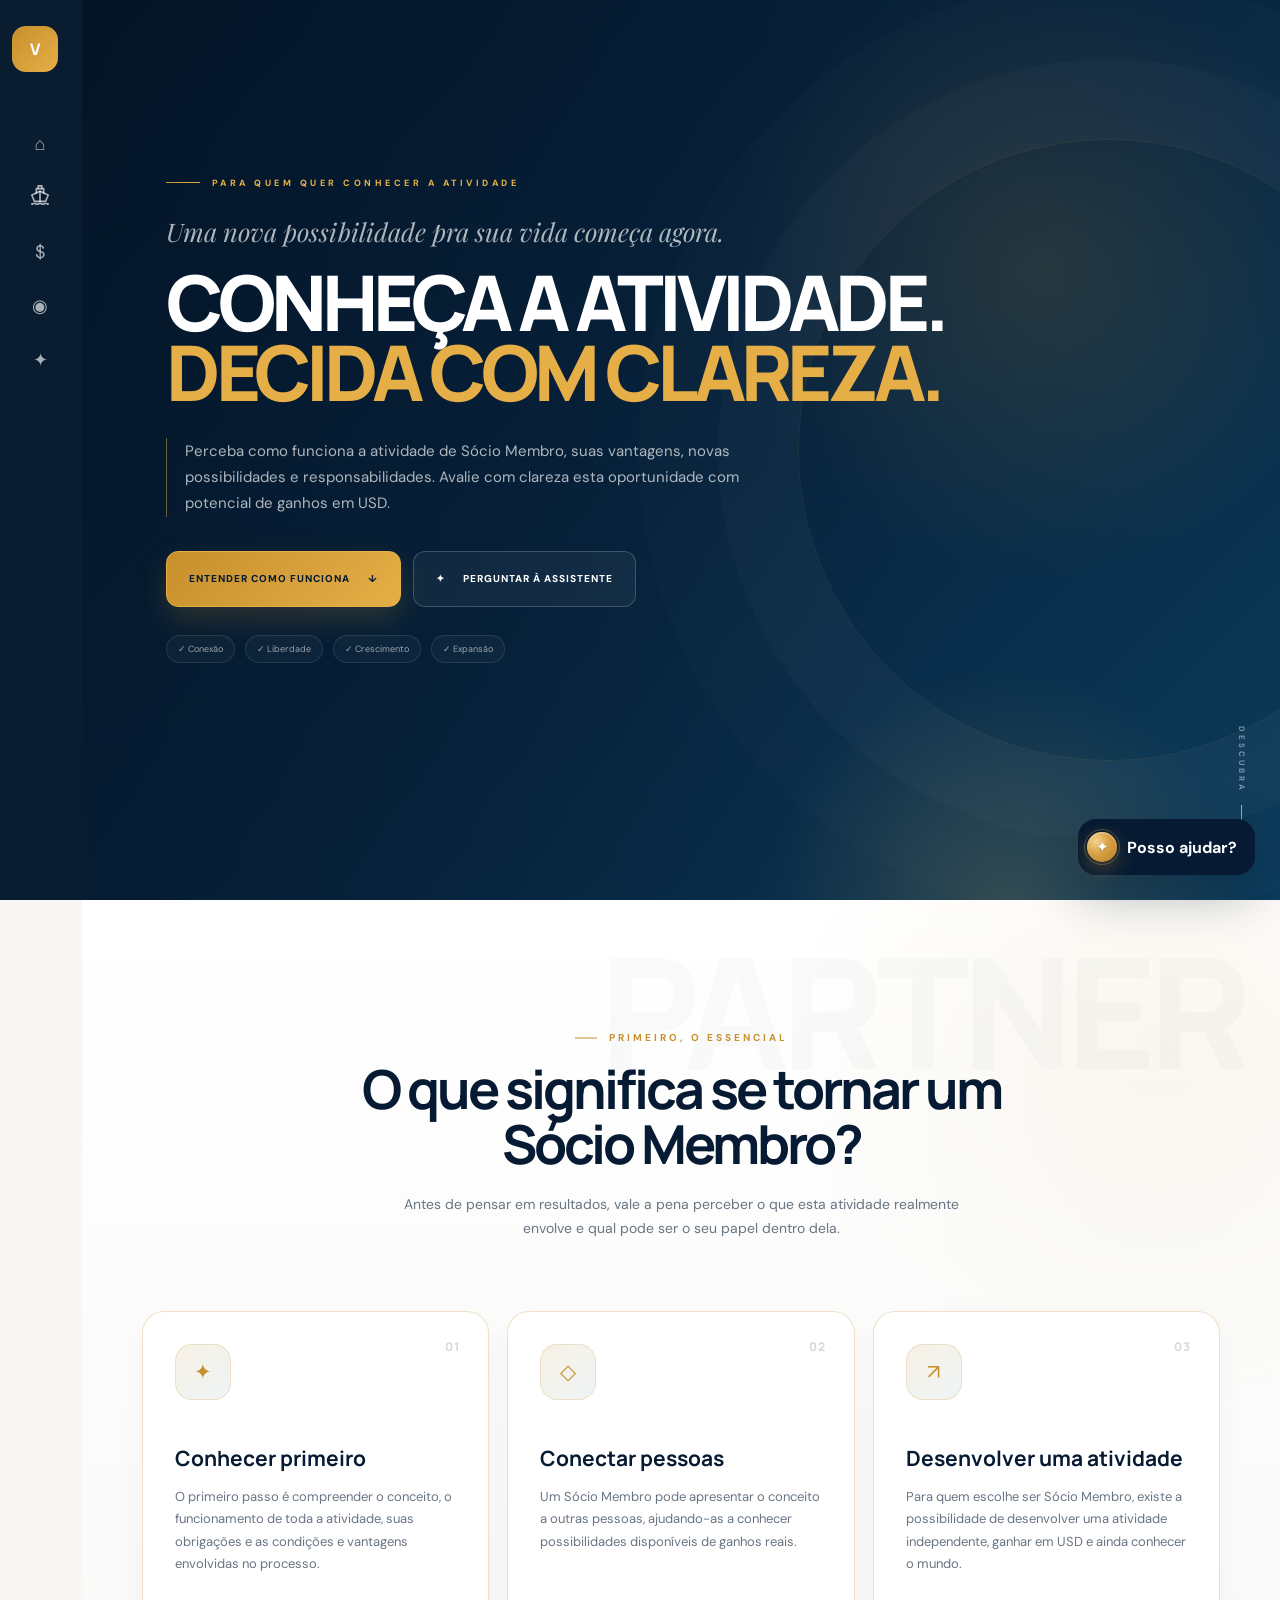
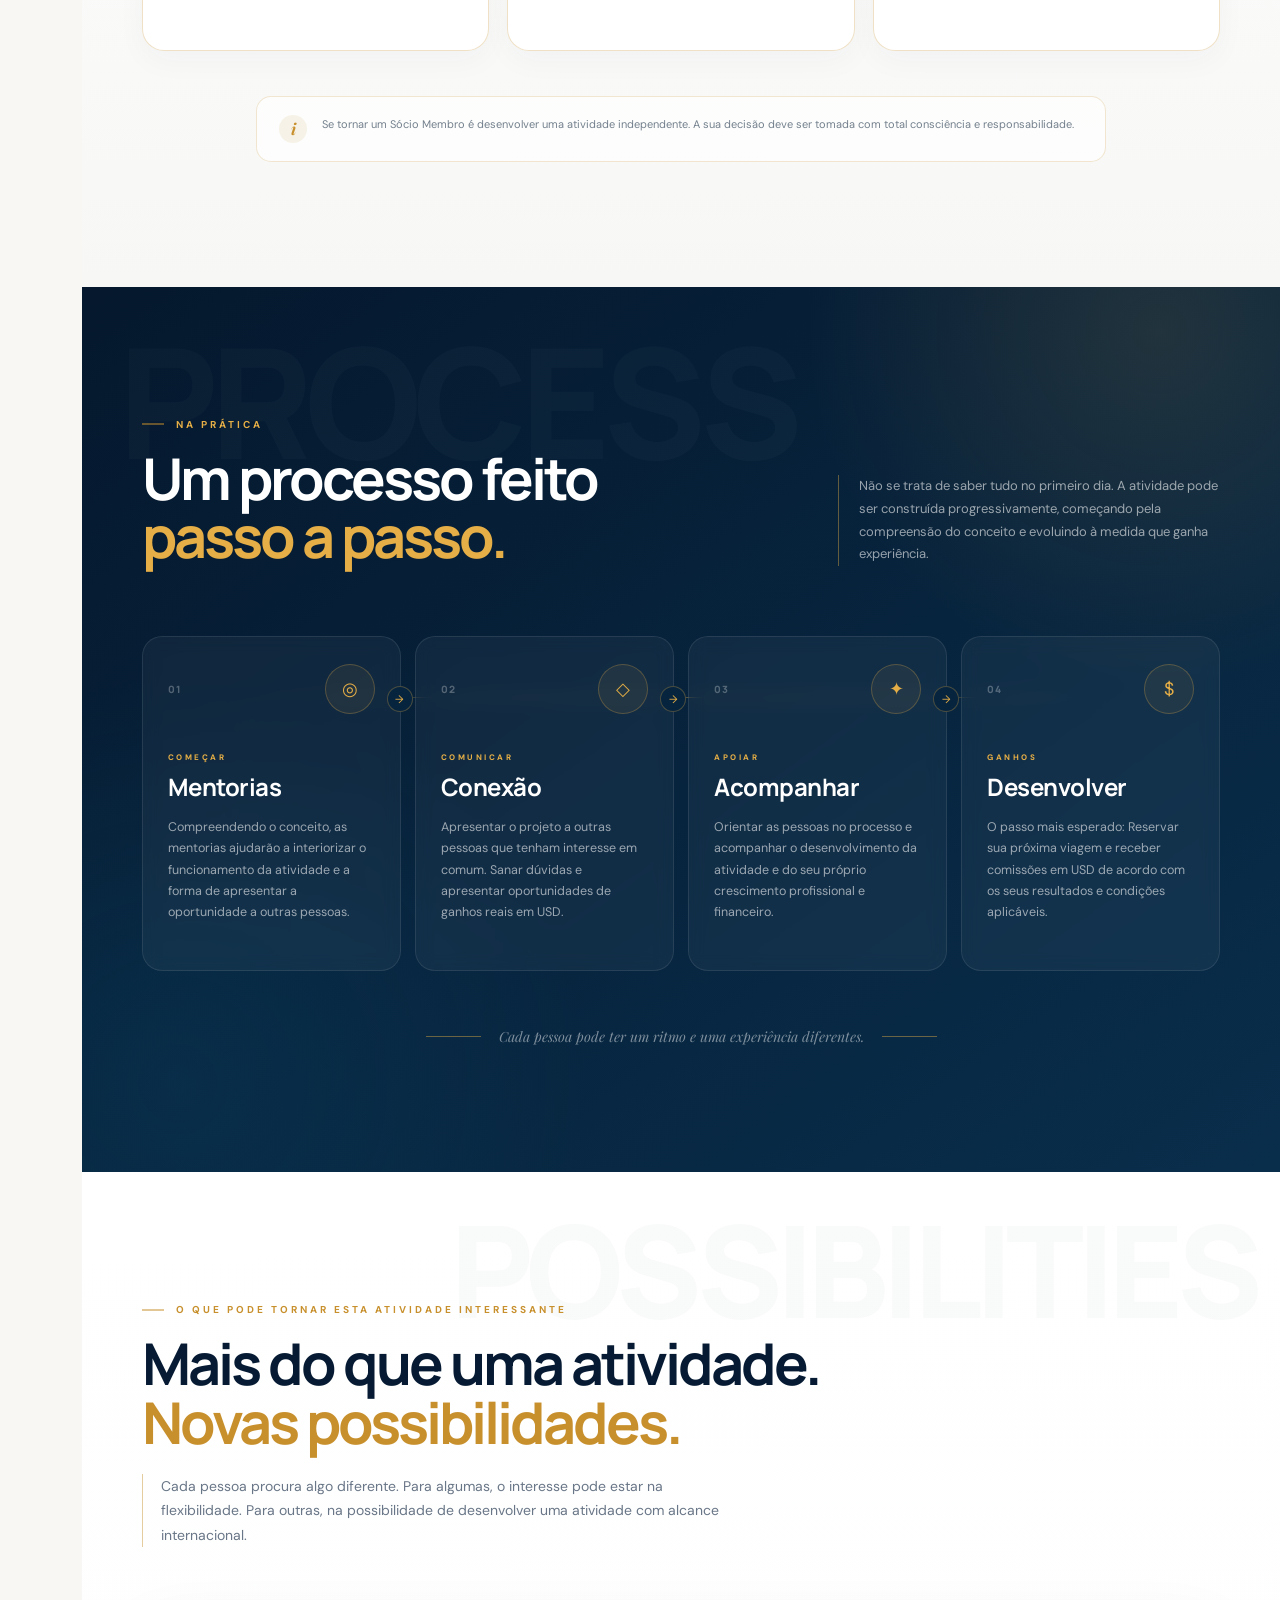
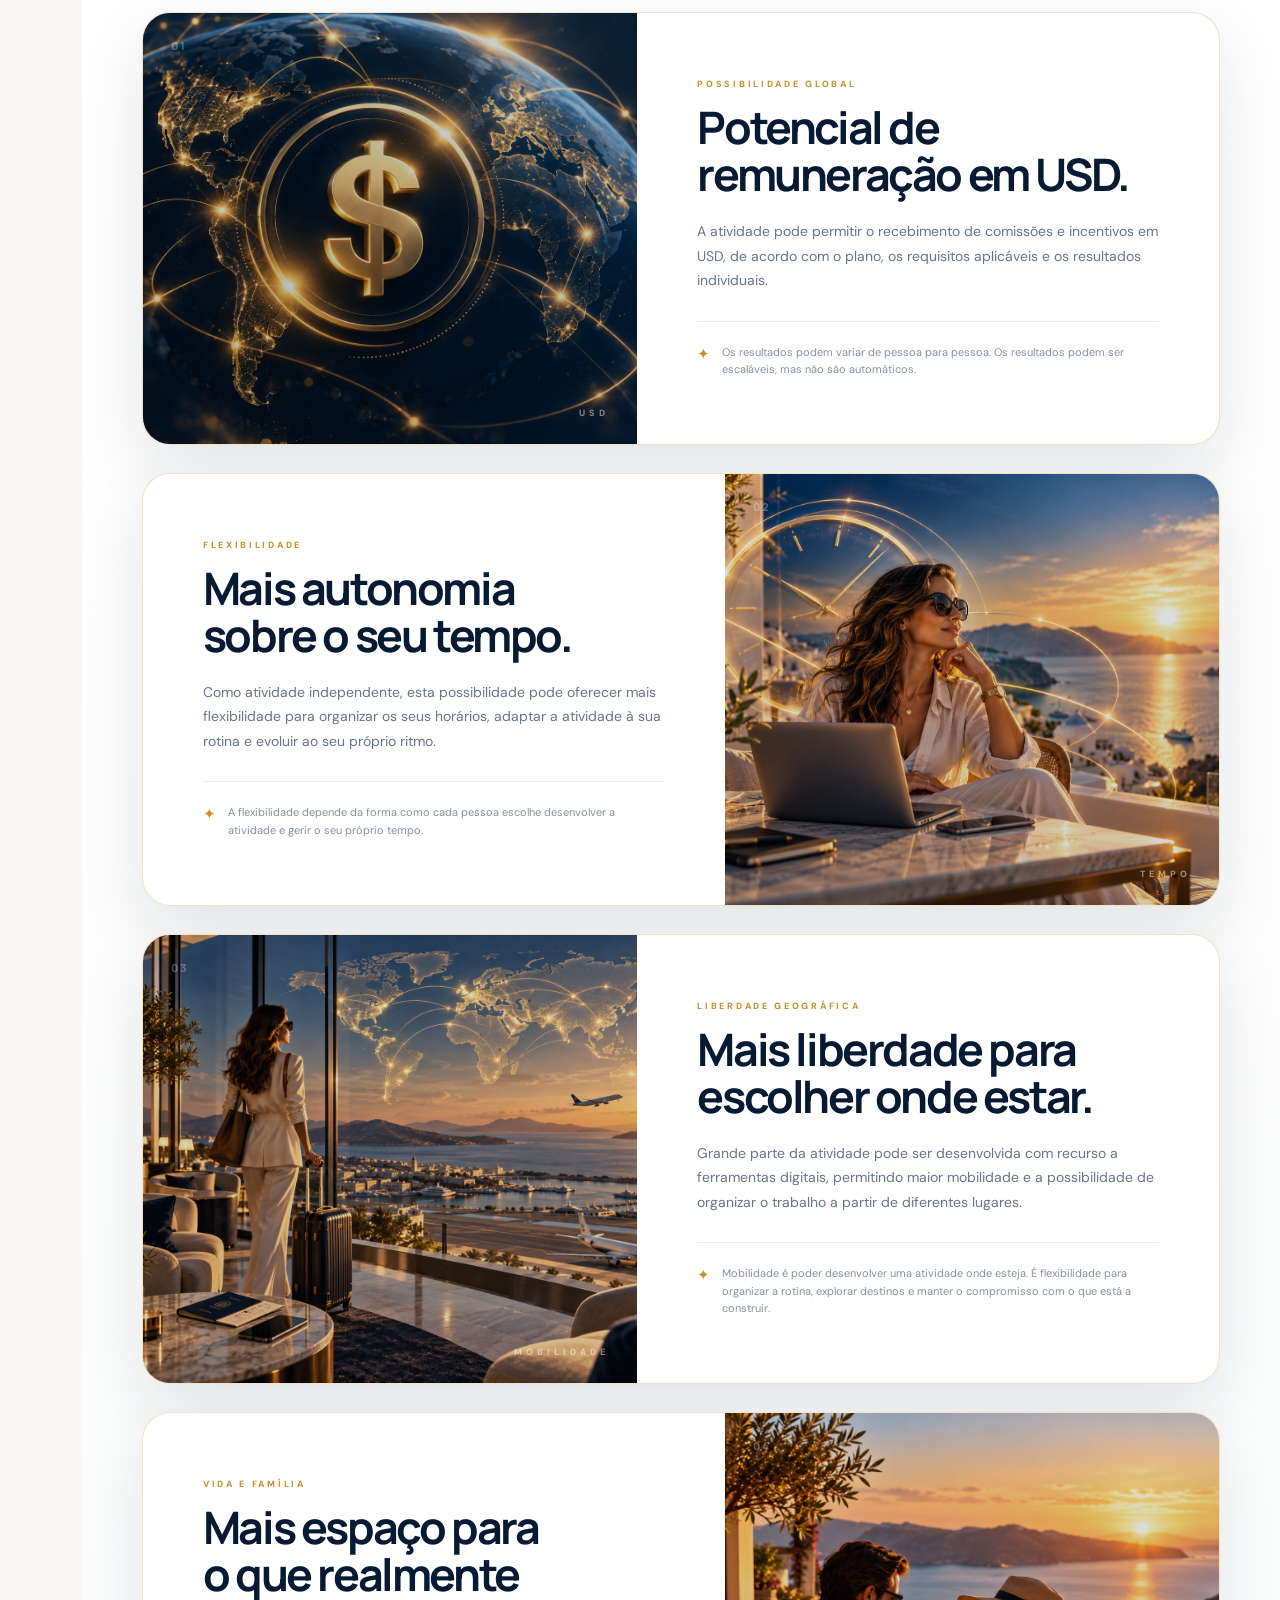
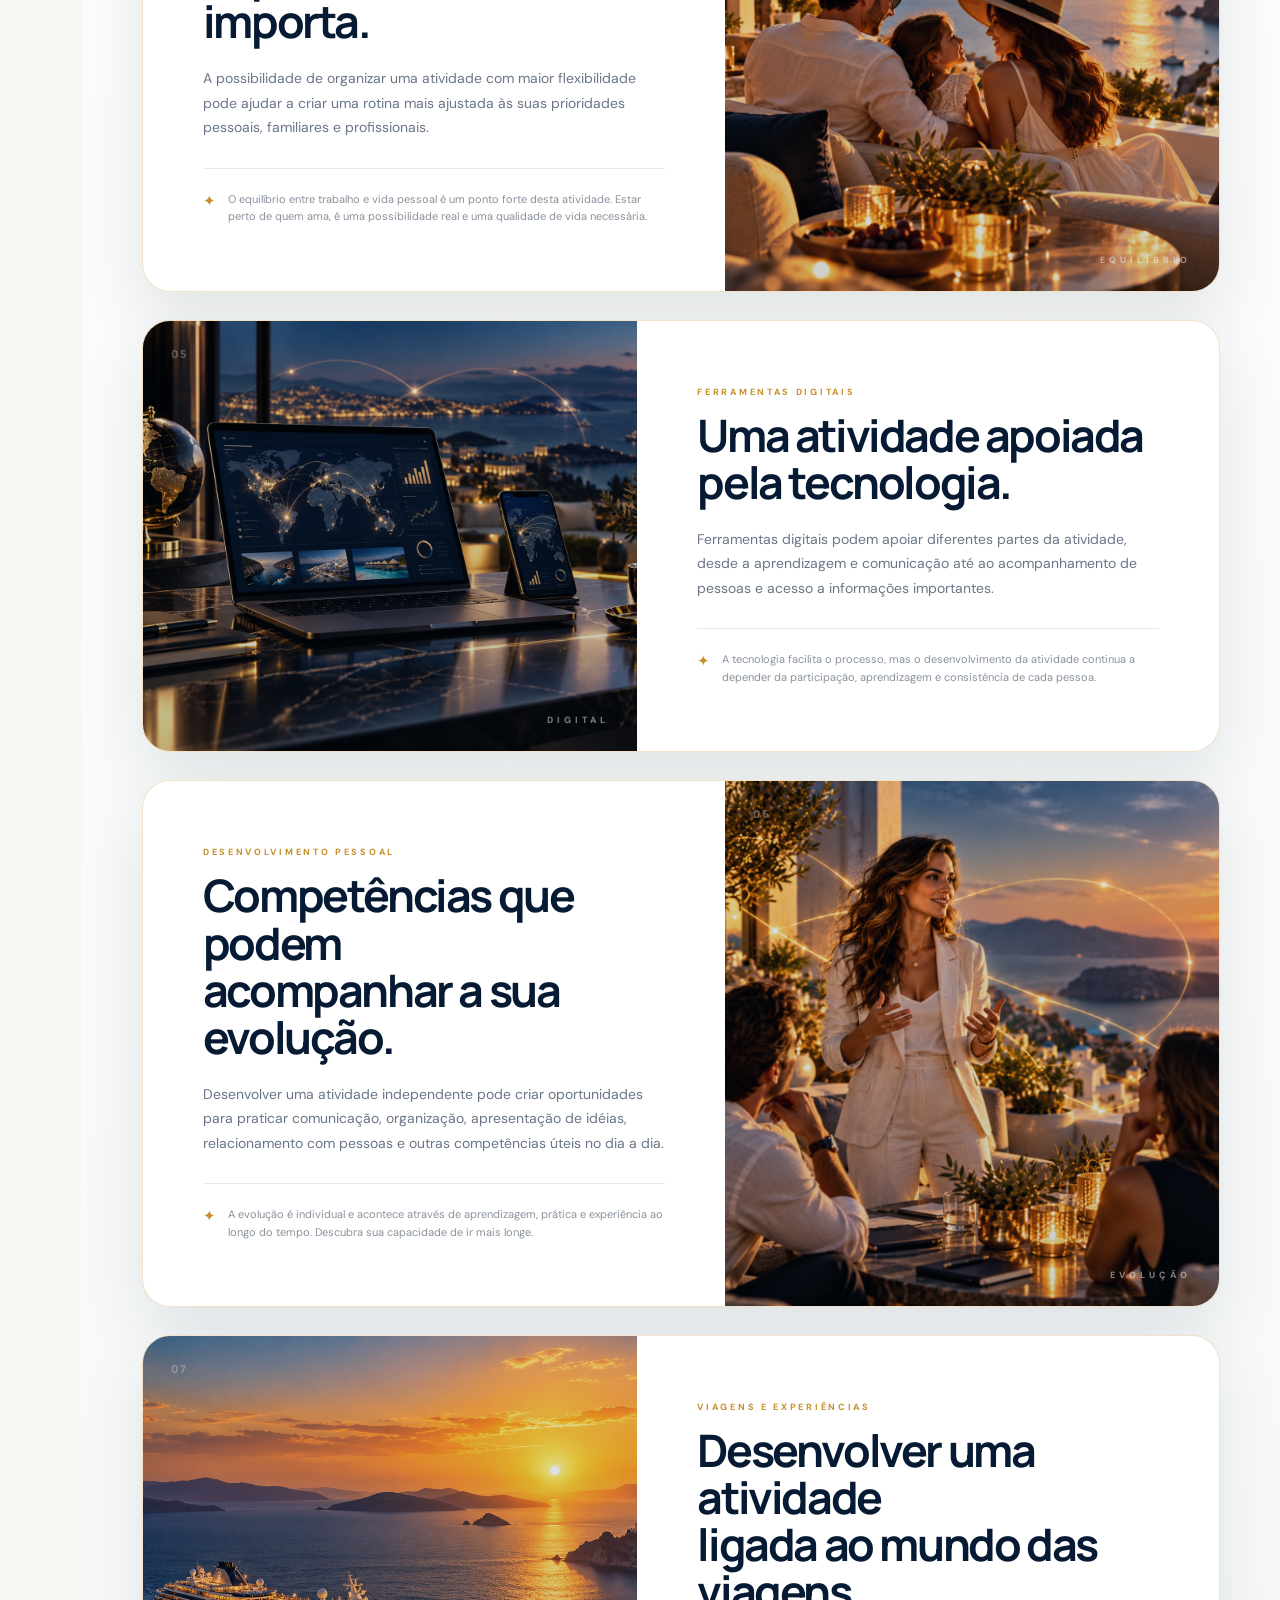
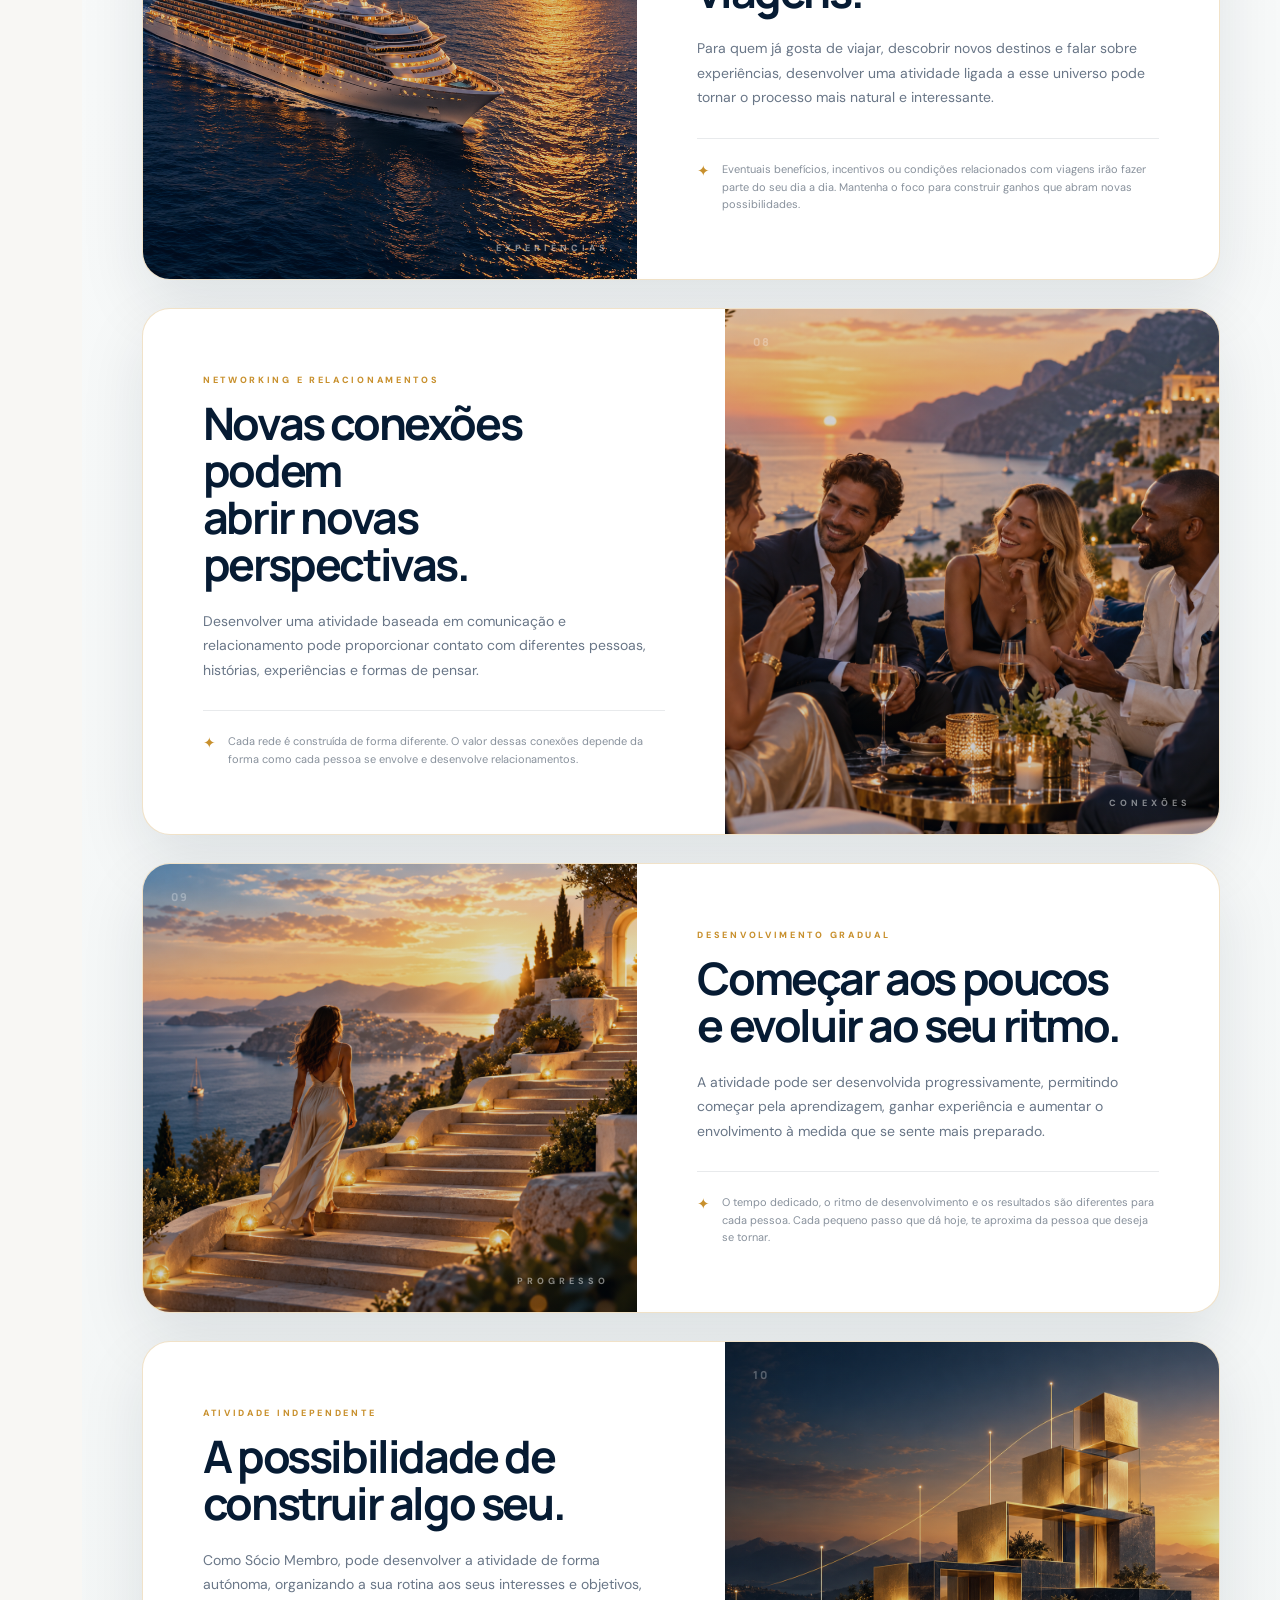
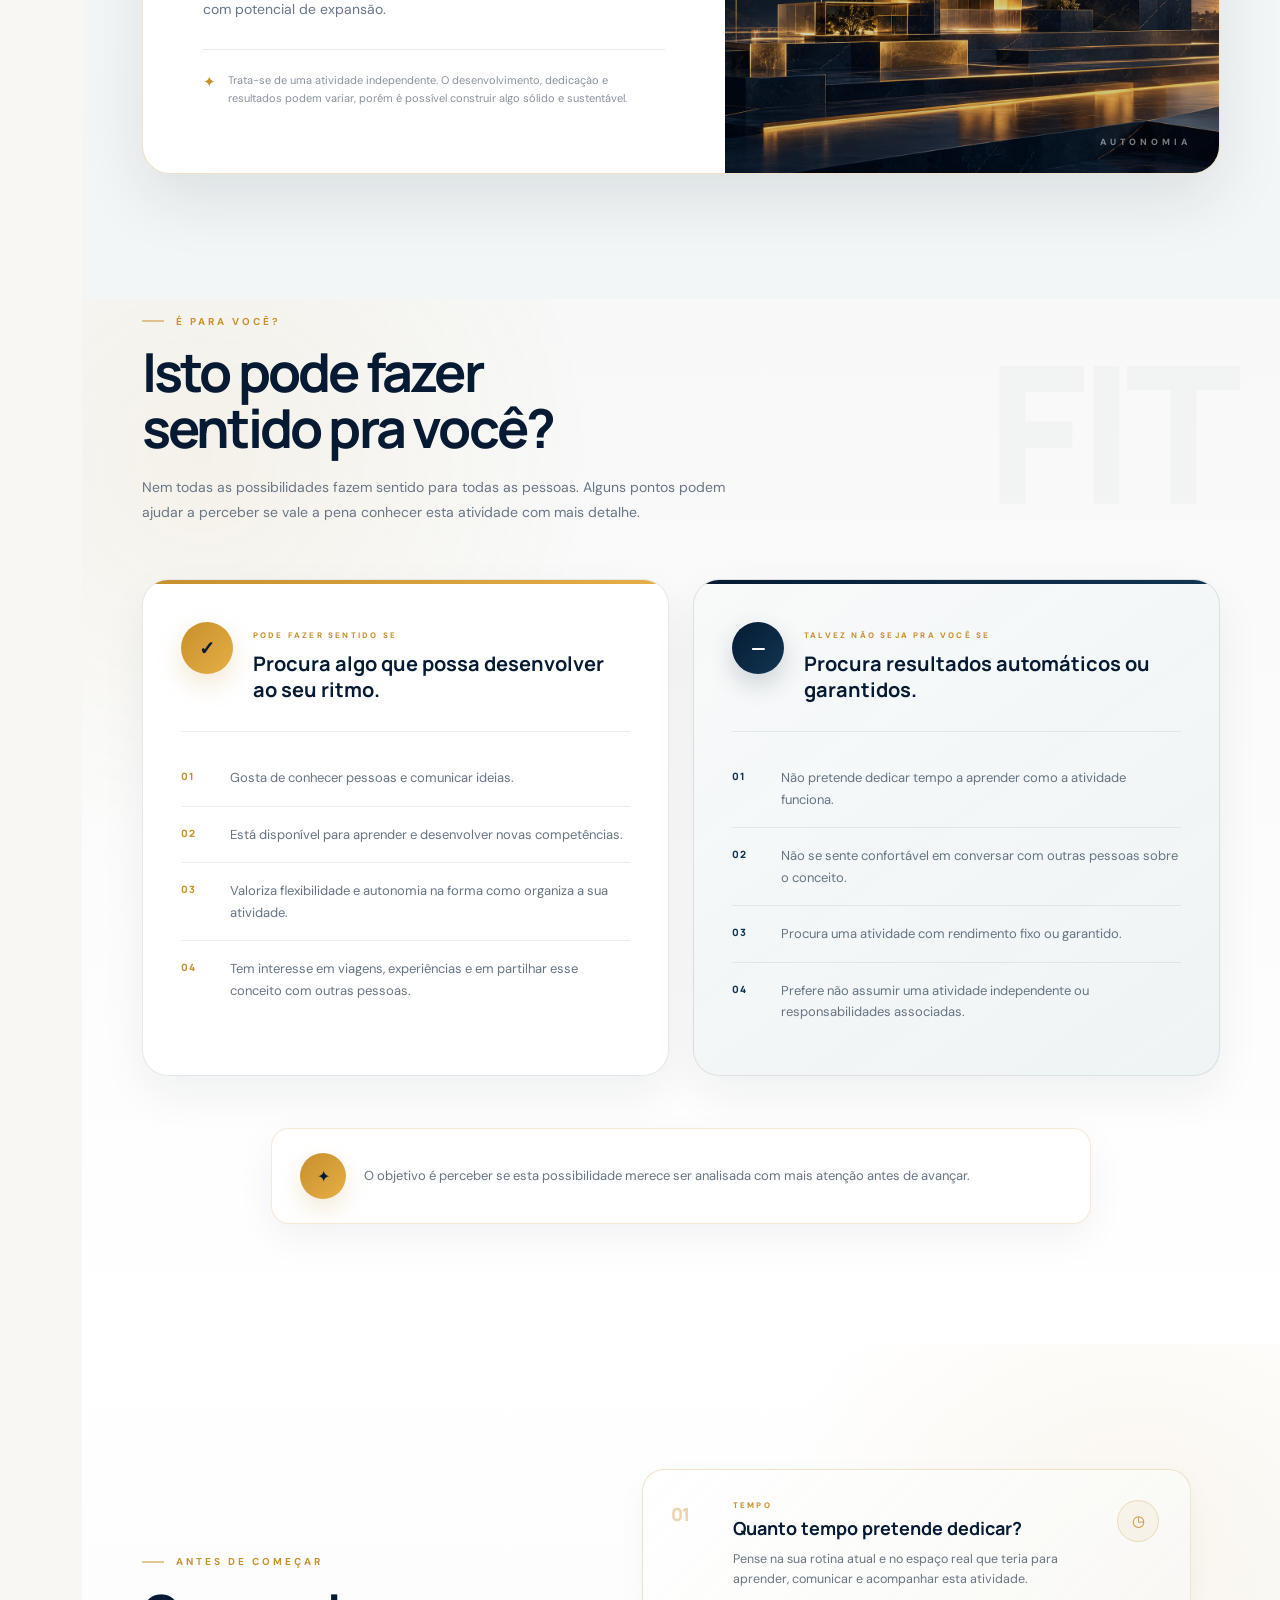
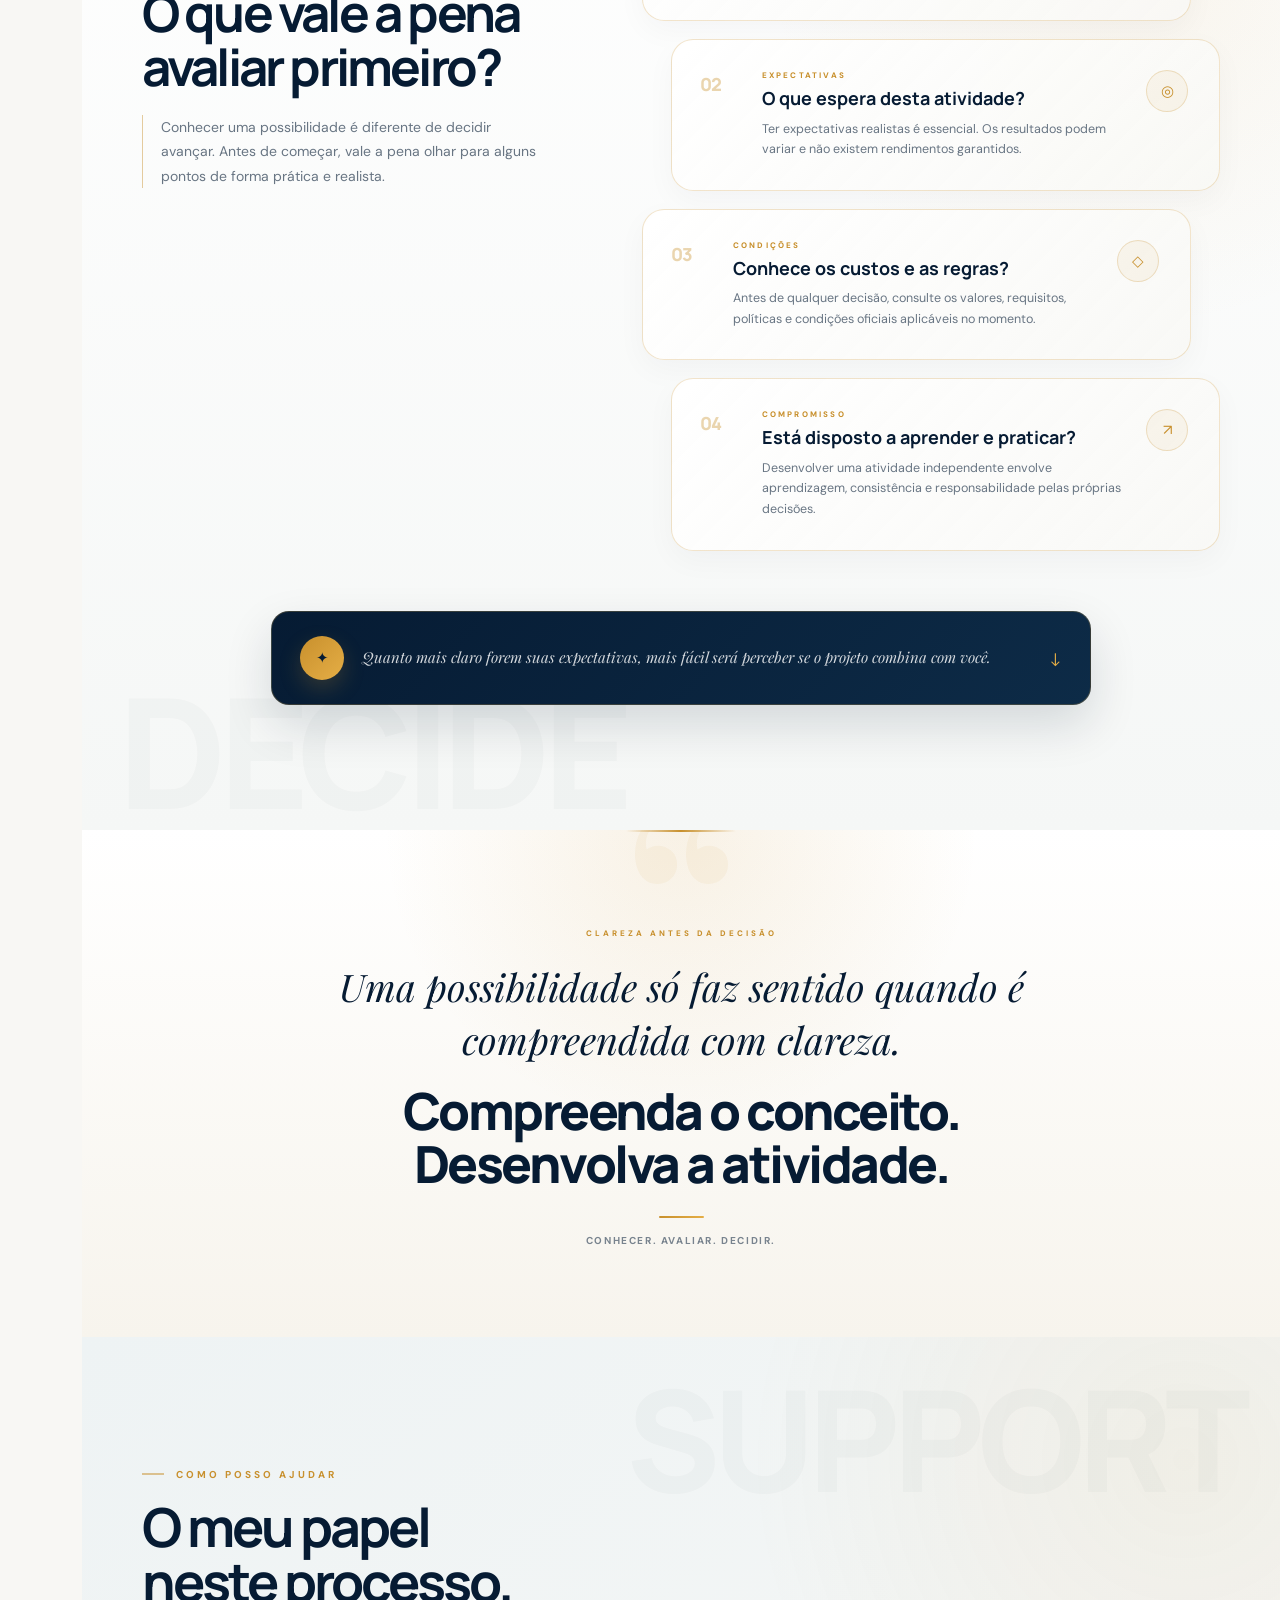
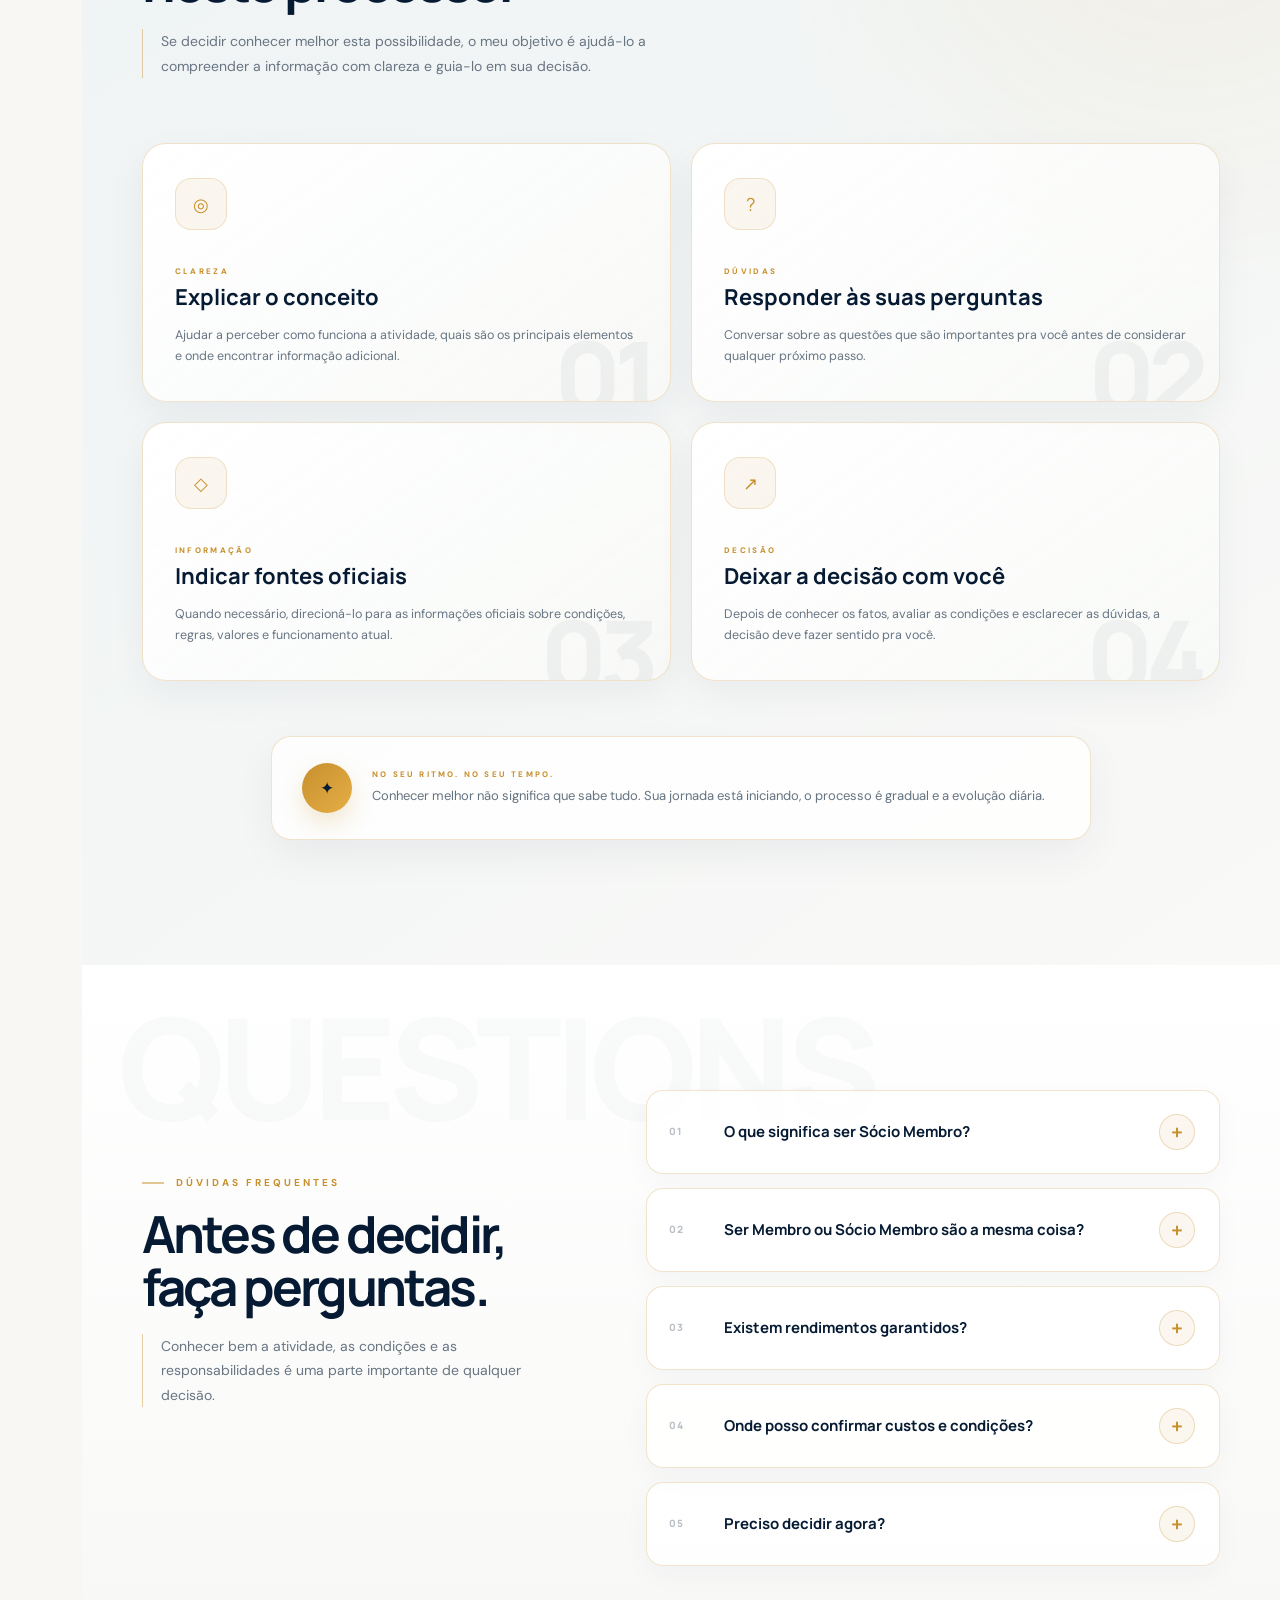
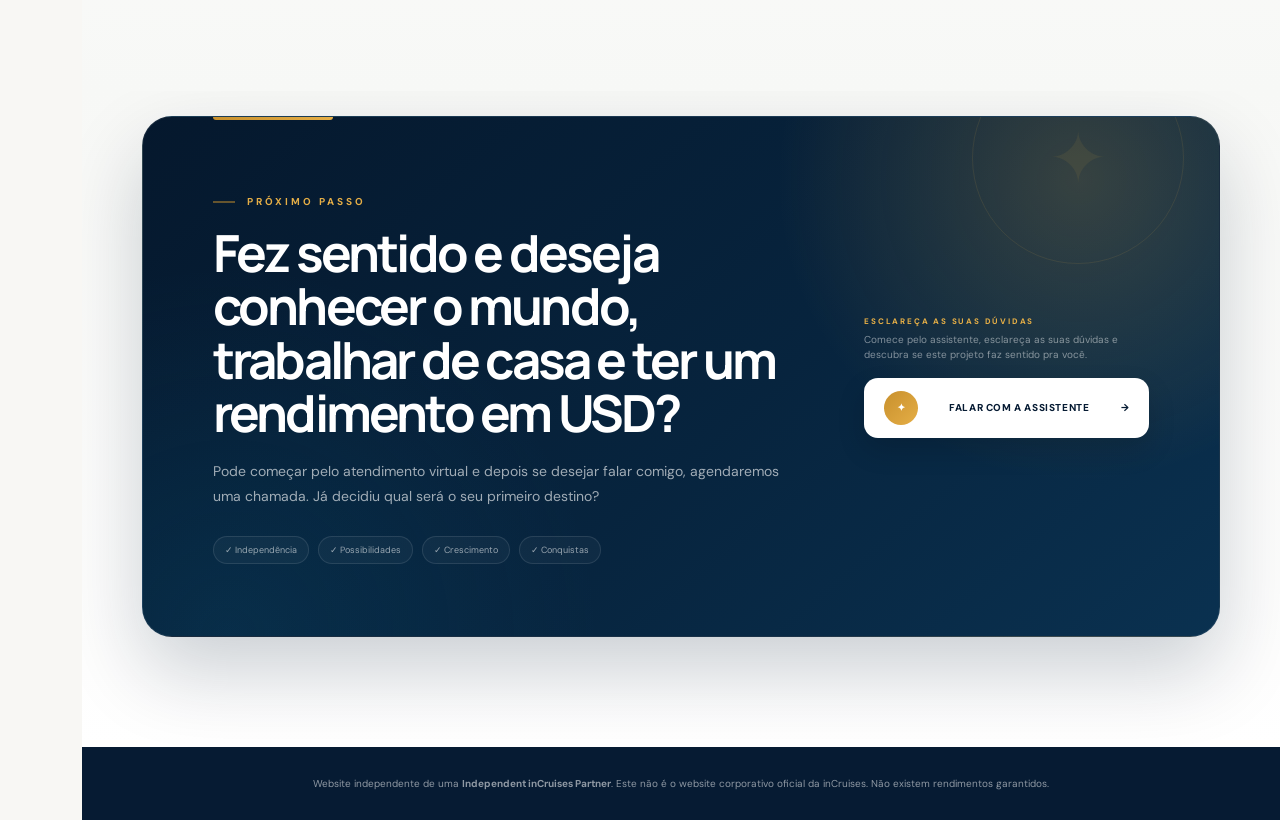
==== commit f6ed2c9d: "Add files via upload" ====
--- a/projeto.html
+++ b/projeto.html
@@ -107,6 +107,22 @@
 
             </a>
 
+        <div class="sidebar-bottom">
+
+            <a href="sobre.html" class="menu-item">
+
+                <span class="menu-icon">
+                    ◉
+                </span>
+
+                <span class="menu-text">
+                    Sobre mim
+                </span>
+
+            </a>
+
+        </div>
+
 
             <button class="menu-item menu-button" id="openAssistantMenu" type="button"
                 aria-label="Abrir assistente virtual">
@@ -115,24 +131,6 @@
             </button>
 
         </nav>
-
-
-
-        <div class="sidebar-bottom">
-
-            <a href="sobre.html" class="menu-item">
-
-                <span class="menu-icon">
-                    ◉
-                </span>
-
-                <span class="menu-text">
-                    Sobre mim
-                </span>
-
-            </a>
-
-        </div>
 
     </aside>
 
--- a/style.css
+++ b/style.css
@@ -13366,4 +13366,10 @@
         animation-iteration-count: 1 !important;
         transition-duration: 0.01ms !important;
     }
+}
+
+@media (max-width: 650px) {
+    .hero h1 > span {
+        display: block;
+    }
 }
